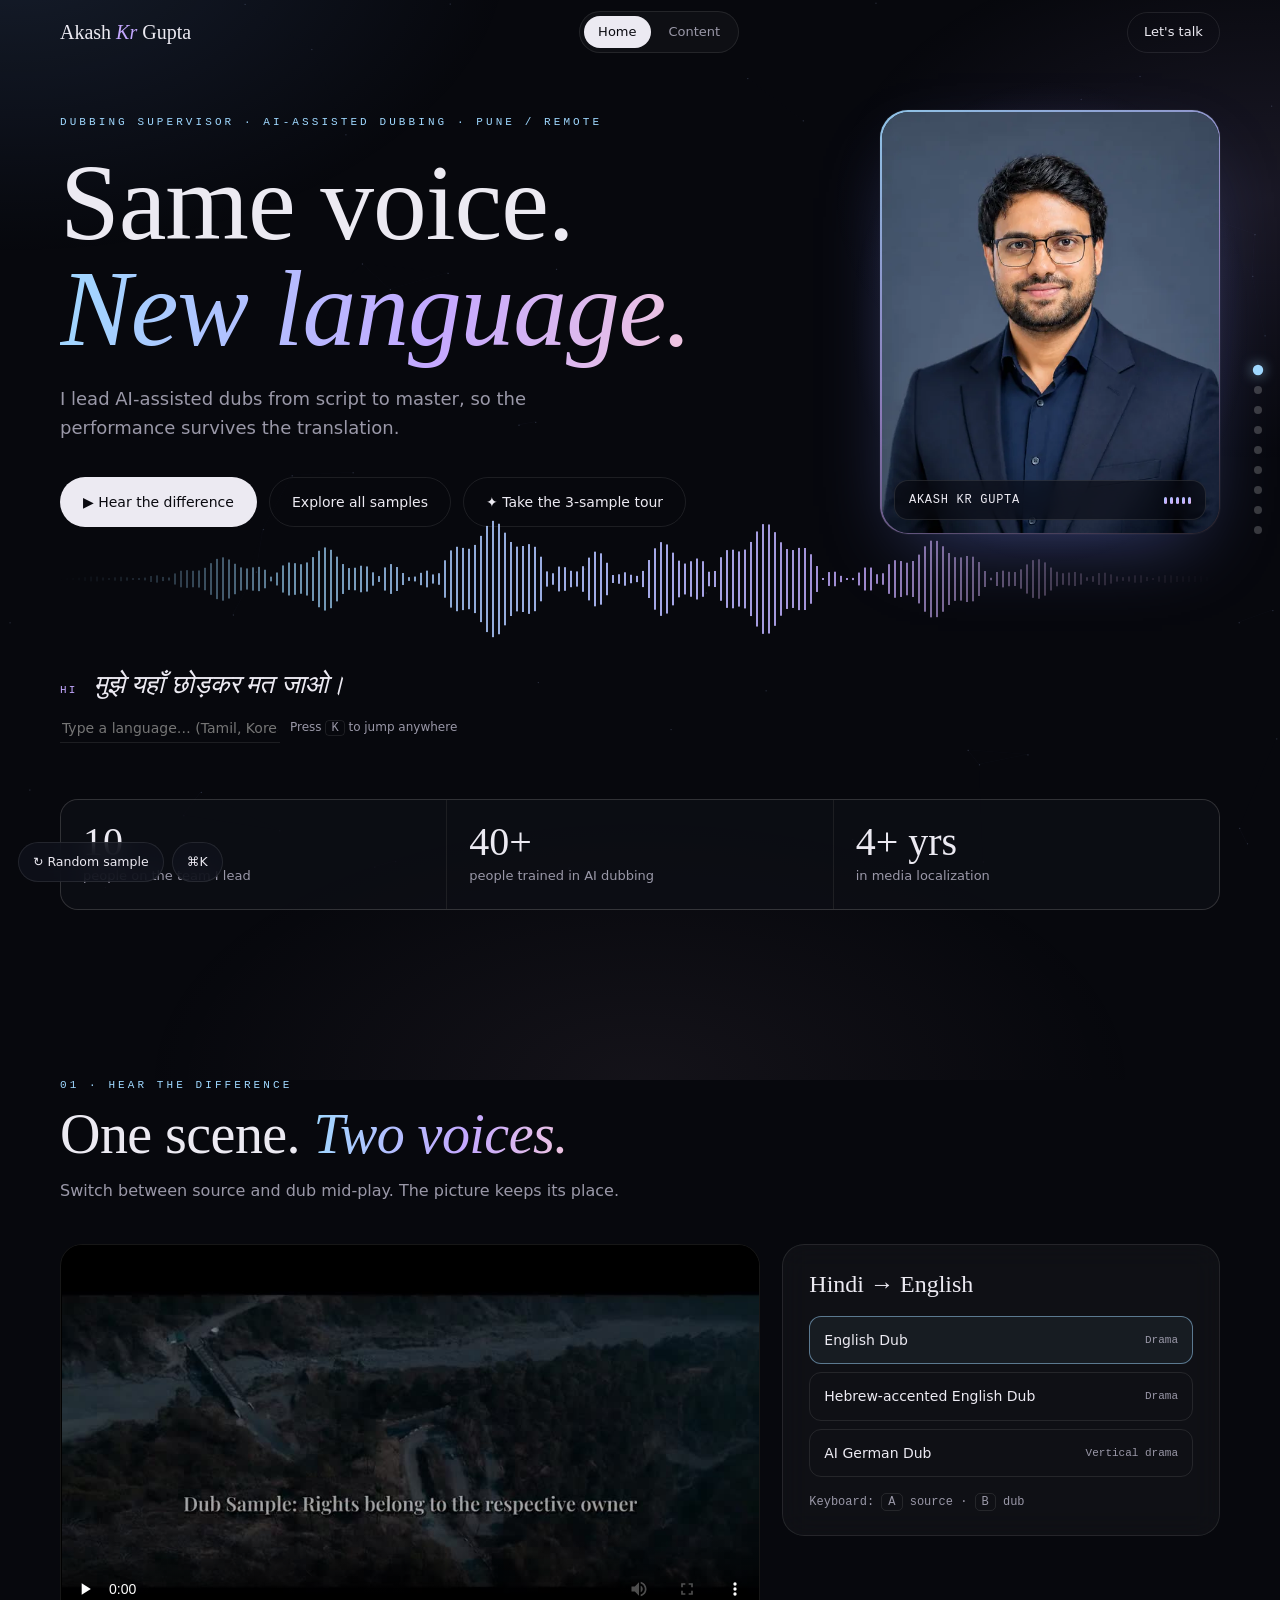
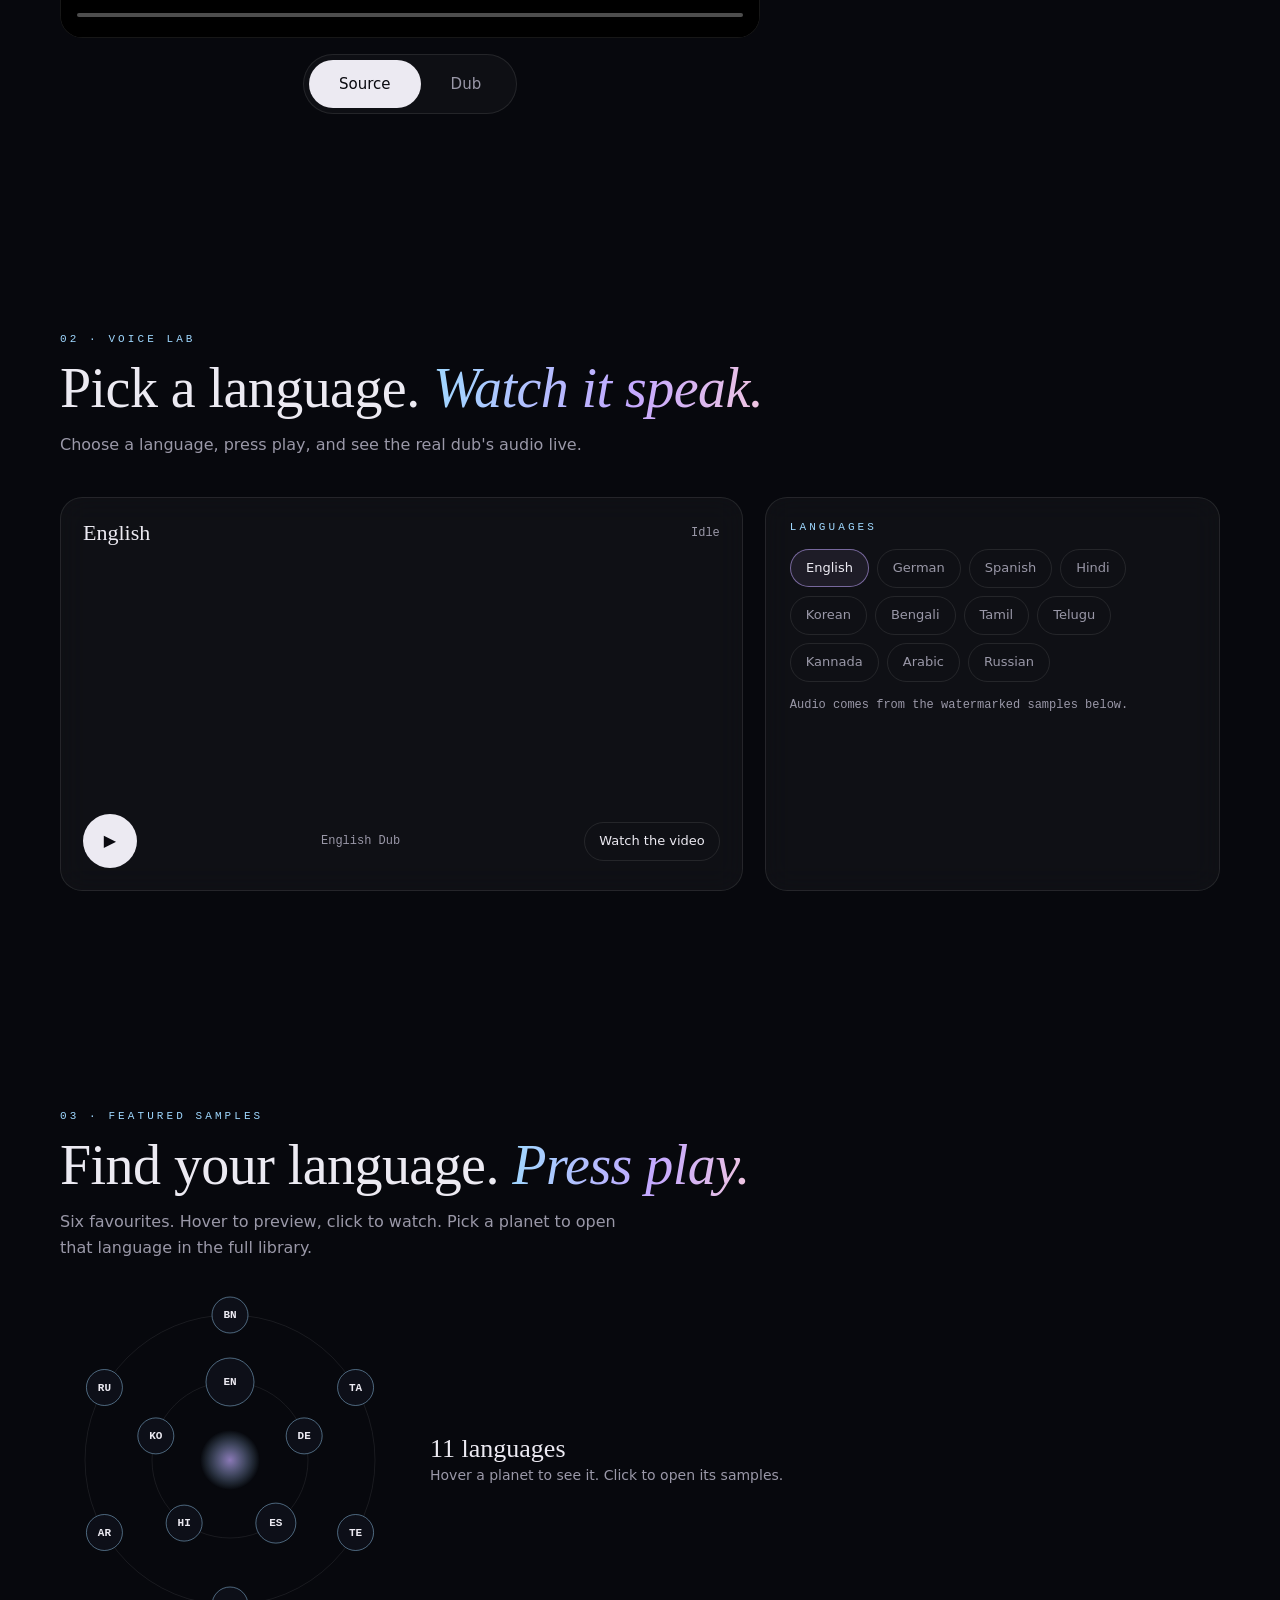
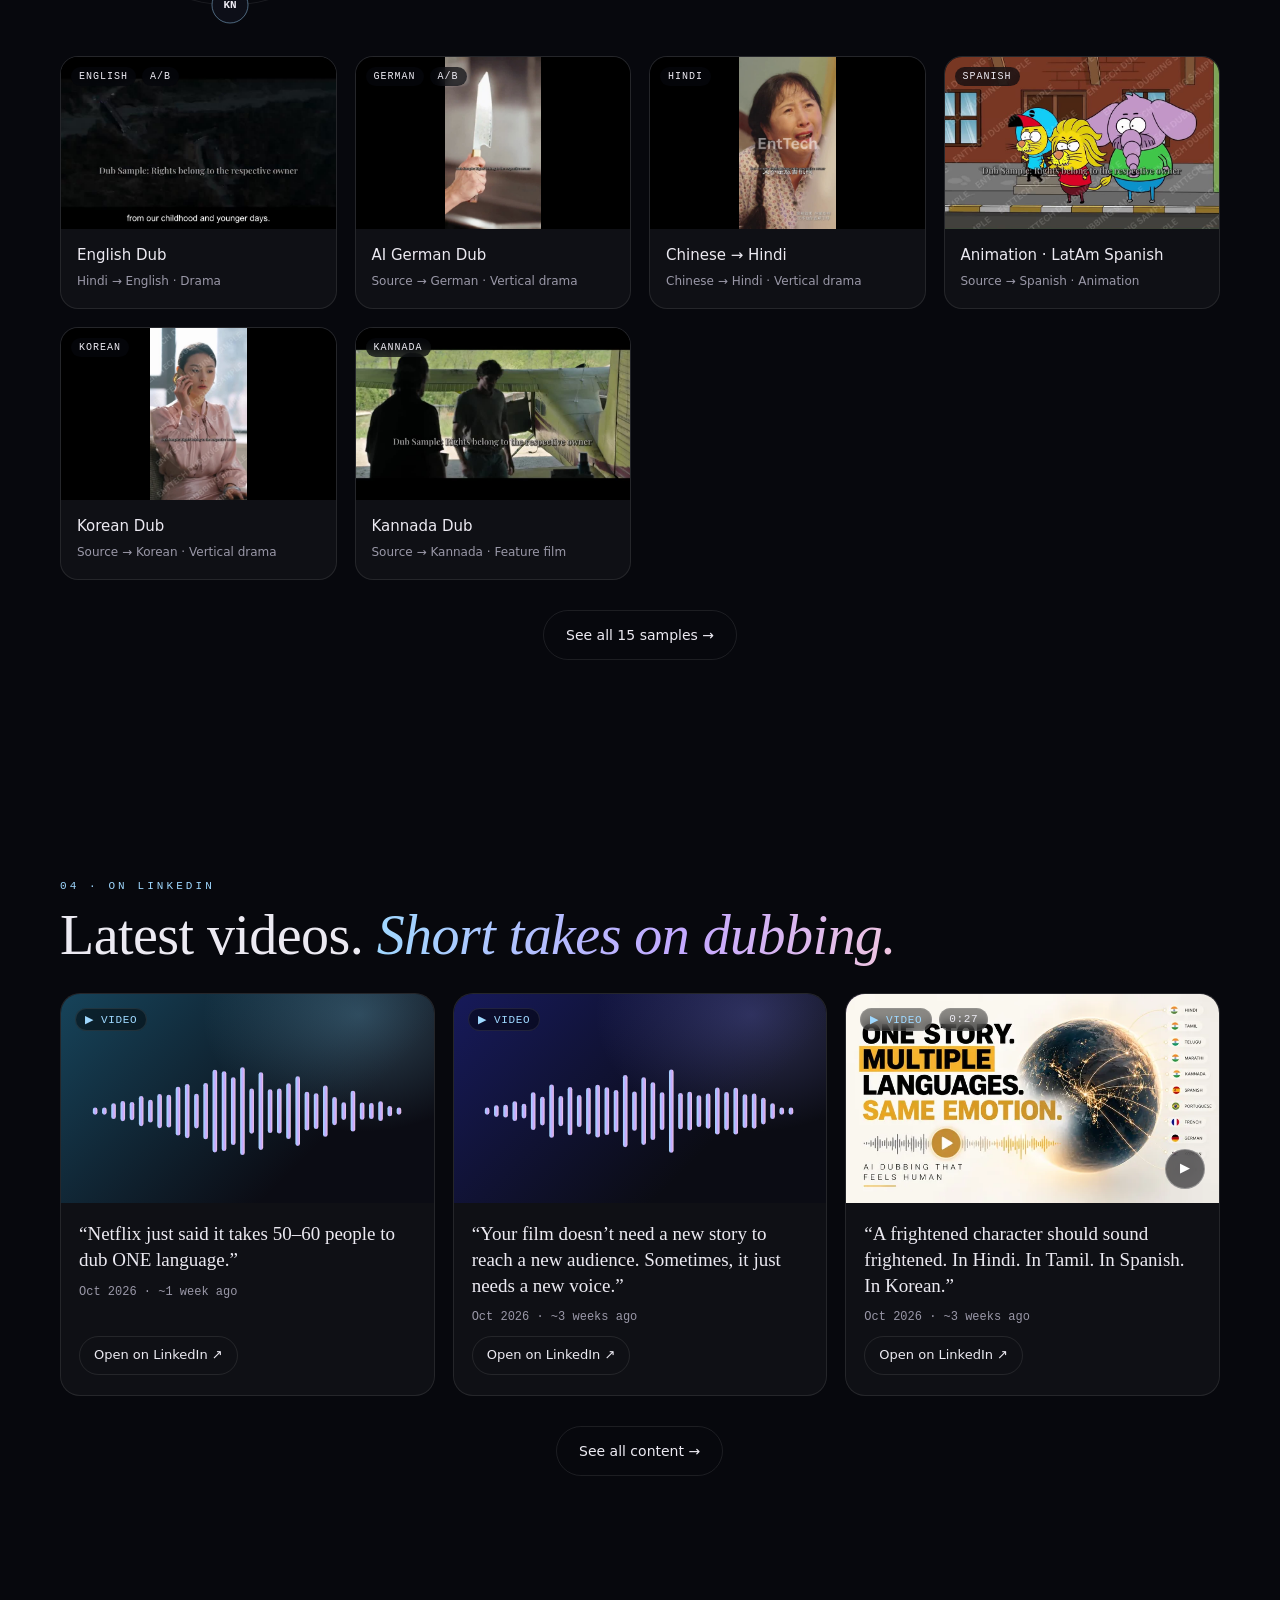
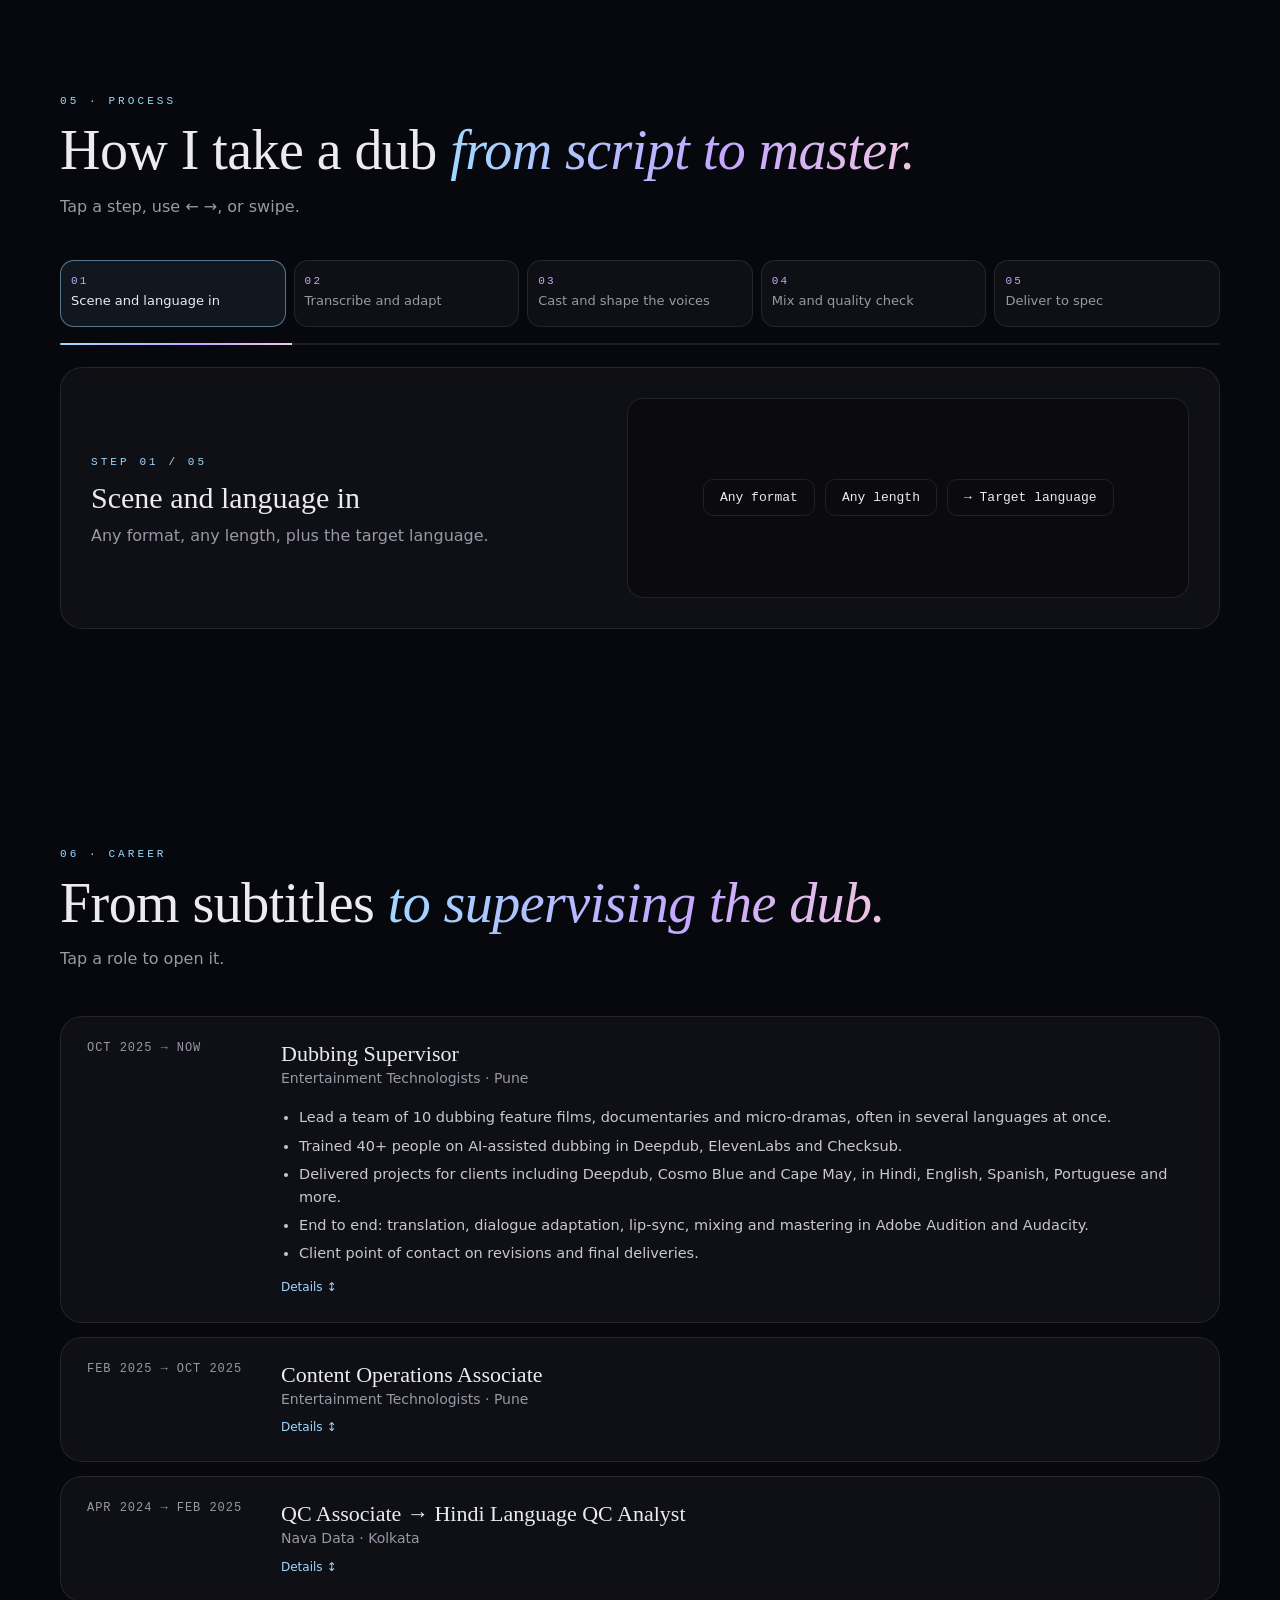
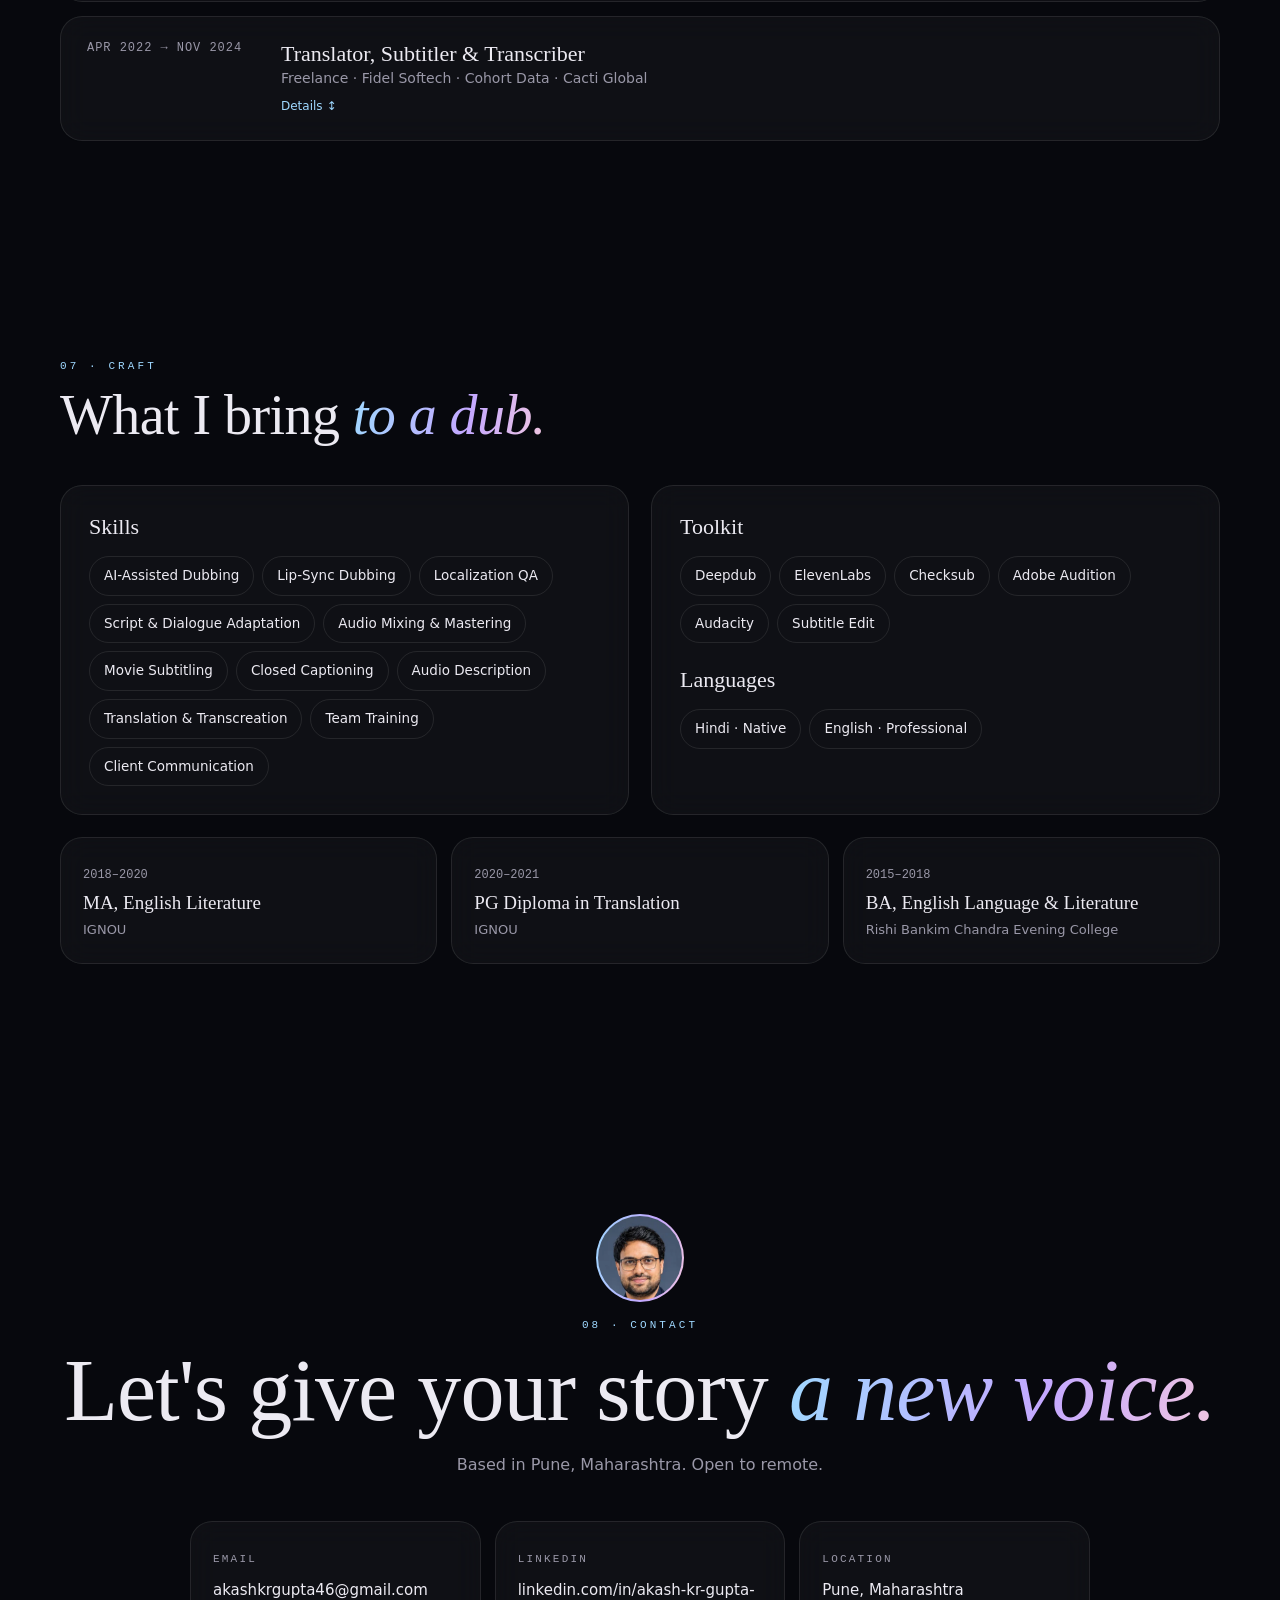
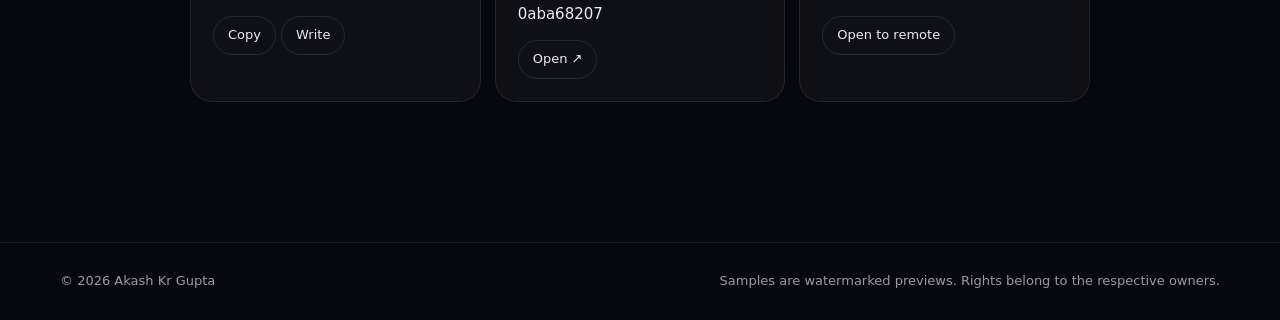
==== index.html @ 2ed7dadd "Hero portrait, avatars, new OG image; LinkedIn thumbnails for 3 cards" ====
<!doctype html>
<html lang="en">
<head>
<meta charset="utf-8">
<meta name="viewport" content="width=device-width,initial-scale=1">
<title>Akash Kr Gupta · AI Dubbing Supervisor</title>
<meta name="description" content="Akash Kr Gupta, Dubbing Supervisor in Pune. AI-assisted dubbing, lip-sync and localization QA. Same voice. New language.">
<meta name="author" content="Akash Kr Gupta">
<meta name="theme-color" content="#07080d">
<meta property="og:type" content="website">
<meta property="og:title" content="Akash Kr Gupta · AI Dubbing Supervisor">
<meta property="og:description" content="Akash Kr Gupta, Dubbing Supervisor in Pune. AI-assisted dubbing, lip-sync and localization QA. Same voice. New language.">
<meta property="og:url" content="https://akash46-ops.github.io/akash-kr-gupta-ai-dubbing-portfolio/">
<meta property="og:image" content="https://akash46-ops.github.io/akash-kr-gupta-ai-dubbing-portfolio/assets/img/og.png">
<meta property="og:image:width" content="1200"><meta property="og:image:height" content="630">
<meta property="og:image:alt" content="Akash Kr Gupta, Dubbing Supervisor. Same voice. New language.">
<meta name="twitter:card" content="summary_large_image">
<meta name="twitter:image" content="https://akash46-ops.github.io/akash-kr-gupta-ai-dubbing-portfolio/assets/img/og.png">
<link rel="canonical" href="https://akash46-ops.github.io/akash-kr-gupta-ai-dubbing-portfolio/">
<link rel="icon" href="assets/img/favicon.svg" type="image/svg+xml">
<link rel="icon" href="assets/img/favicon.png" type="image/png">
<link rel="apple-touch-icon" href="assets/img/apple-touch-icon.png">
<link rel="stylesheet" href="assets/app.css">
</head>
<body data-page="home">
<a class="skip" href="#main">Skip to content</a>
<canvas id="bg" aria-hidden="true"></canvas><div id="prog"></div><nav id="dots" aria-label="Sections"></nav>
<nav id="nav"><div class="wrap">
 <a class="logo" href="#top">Akash <i>Kr</i> Gupta</a>
 <div class="pg" role="list"><a role="listitem" href="index.html" aria-current="page">Home</a><a role="listitem" href="content.html">Content</a></div>
 <a class="btn g" href="#contact" style="padding:9px 16px;font-size:13px">Let's talk</a>
</div></nav>

<main id="main">
<header class="hero" id="top"><div class="wrap">
 <div class="hgrid"><div>
 <p class="eyebrow">Dubbing Supervisor · AI-Assisted Dubbing · Pune / Remote</p>
 <h1>Same voice.<br><em>New language.</em></h1>
 <p class="sub">I lead AI-assisted dubs from script to master, so the performance survives the translation.</p>
 <div class="cta">
  <a class="btn p" href="#listen">▶ Hear the difference</a>
  <a class="btn g" href="content.html#library">Explore all samples</a>
  <button class="btn g" id="tourBtn">✦ Take the 3-sample tour</button>
 </div>
 </div><figure class="portrait"><div class="fr"><picture><source type="image/webp" srcset="assets/img/akash-560.webp 560w, assets/img/akash-900.webp 900w" sizes="(max-width:640px) 260px, 340px"><img src="assets/img/akash-560.jpg" srcset="assets/img/akash-560.jpg 560w, assets/img/akash-900.jpg 900w" sizes="(max-width:640px) 260px, 340px" alt="Akash Kr Gupta" width="560" height="700" fetchpriority="high"></picture></div><figcaption><span>AKASH KR GUPTA</span><i aria-hidden="true"><b></b><b></b><b></b><b></b><b></b></i></figcaption></figure></div>
 <canvas id="wave" aria-hidden="true"></canvas>
 <div class="say" aria-live="polite"><b id="say-k">EN</b><span id="say">Don't leave me here.</span></div>
 <label class="try"><input id="tryl" placeholder="Type a language… (Tamil, Korean)" aria-label="Type a language to hear the line in it" autocomplete="off"><small>Press <kbd style="border:1px solid var(--line);border-radius:4px;padding:0 5px">K</kbd> to jump anywhere</small></label>
 <div class="facts">
  <div><strong>10</strong><span>people on the team I lead</span></div>
  <div><strong>40+</strong><span>people trained in AI dubbing</span></div>
  <div><strong>4+ yrs</strong><span>in media localization</span></div>
 </div>
</div></header>

<section id="listen"><div class="wrap">
 <p class="eyebrow rv">01 · Hear the difference</p>
 <h2 class="rv">One scene. <em>Two voices.</em></h2>
 <p class="lead rv">Switch between source and dub mid-play. The picture keeps its place.</p>
 <div class="ab rv">
  <div class="abcol"><div class="glass stage"><video id="abv" playsinline controls preload="none"></video></div><div class="abbar"><div class="switch" role="group" aria-label="Track"><span class="k" id="abk"></span><button id="abA" aria-pressed="true">Source</button><button id="abB" aria-pressed="false">Dub</button></div></div></div>
  <div class="glass abside">
   <h3 id="abt"></h3>
   <div class="scenes" id="abs"></div>
   <p class="kbd">Keyboard: <kbd>A</kbd> source · <kbd>B</kbd> dub</p>
  </div>
 </div>
</div></section>

<section id="lab-s"><div class="wrap">
 <p class="eyebrow rv">02 · Voice lab</p>
 <h2 class="rv">Pick a language. <em>Watch it speak.</em></h2>
 <p class="lead rv">Choose a language, press play, and see the real dub's audio live.</p>
 <div class="lab rv">
  <div class="glass scope spot"><div class="row"><span class="ttl" id="labt">English</span><span class="kbd" id="labm">Idle</span></div><canvas id="lab" aria-hidden="true"></canvas>
   <div class="row"><button class="playb mag" id="labp" aria-label="Play audio">▶</button><span class="kbd" id="labs"></span><button class="mini" id="labw">Watch the video</button></div></div>
  <div class="glass ctrl"><span class="eyebrow">Languages</span><div class="lchips" id="labc"></div><p class="kbd">Audio comes from the watermarked samples below.</p></div>
 </div>
 <audio id="laba" preload="none" crossorigin="anonymous"></audio>
</div></section>

<section id="work"><div class="wrap">
 <p class="eyebrow rv">03 · Featured samples</p>
 <h2 class="rv">Find your language. <em>Press play.</em></h2>
 <p class="lead rv">Six favourites. Hover to preview, click to watch. Pick a planet to open that language in the full library.</p>
 <div class="orbitw rv"><svg id="orbit" viewBox="0 0 340 340" role="group" aria-label="Languages, select one to filter samples"></svg><div class="olab"><b id="ob">11 languages</b><p id="op">Hover a planet to see it. Click to open its samples.</p></div></div>
 <div class="grid" id="grid"></div>
 <div class="more-l"><a class="btn g" href="content.html#library">See all 15 samples →</a></div>
</div></section>

<section id="latest"><div class="wrap">
 <p class="eyebrow rv">04 · On LinkedIn</p>
 <h2 class="rv">Latest videos. <em>Short takes on dubbing.</em></h2>
 <div class="lig" id="lit"></div>
 <div class="more-l"><a class="btn g" href="content.html#linkedin">See all content →</a></div>
</div></section>

<section id="process"><div class="wrap">
 <p class="eyebrow rv">05 · Process</p>
 <h2 class="rv">How I take a dub <em>from script to master.</em></h2>
 <p class="lead rv">Tap a step, use ← →, or swipe.</p>
 <div class="pipe rv"><div class="pbar" role="tablist" id="pbar"></div><div class="ptrack"><i id="ptr"></i></div>
 <div class="glass ppanel spot" id="ppanel" role="tabpanel"><div><b class="eyebrow" id="pn"></b><h3 id="ph"></h3><p id="pp"></p></div><div class="viz" id="pviz"></div></div></div>
</div></section>

<section id="career"><div class="wrap">
 <p class="eyebrow rv">06 · Career</p>
 <h2 class="rv">From subtitles <em>to supervising the dub.</em></h2>
 <p class="lead rv">Tap a role to open it.</p>
 <div class="tl">
  <div class="glass job rv" tabindex="0" role="button" aria-expanded="true"><time>OCT 2025 → NOW</time><div><h3>Dubbing Supervisor</h3><div class="org">Entertainment Technologists · Pune</div><ul>
   <li>Lead a team of 10 dubbing feature films, documentaries and micro-dramas, often in several languages at once.</li>
   <li>Trained 40+ people on AI-assisted dubbing in Deepdub, ElevenLabs and Checksub.</li>
   <li>Delivered projects for clients including Deepdub, Cosmo Blue and Cape May, in Hindi, English, Spanish, Portuguese and more.</li>
   <li>End to end: translation, dialogue adaptation, lip-sync, mixing and mastering in Adobe Audition and Audacity.</li>
   <li>Client point of contact on revisions and final deliveries.</li></ul><p class="more">Details ↕</p></div></div>
  <div class="glass job rv" tabindex="0" role="button" aria-expanded="false"><time>FEB 2025 → OCT 2025</time><div><h3>Content Operations Associate</h3><div class="org">Entertainment Technologists · Pune</div><ul>
   <li>Subtitled movies in English and Hindi using Subtitle Edit; wrote closed captions and audio description.</li>
   <li>Prepared dialogue for dubbing and helped on AI video projects. Promoted within eight months.</li></ul><p class="more">Details ↕</p></div></div>
  <div class="glass job rv" tabindex="0" role="button" aria-expanded="false"><time>APR 2024 → FEB 2025</time><div><h3>QC Associate → Hindi Language QC Analyst</h3><div class="org">Nava Data · Kolkata</div><ul>
   <li>Checked large volumes of Hindi audio transcripts, then assigned work and coached the team on recurring errors.</li></ul><p class="more">Details ↕</p></div></div>
  <div class="glass job rv" tabindex="0" role="button" aria-expanded="false"><time>APR 2022 → NOV 2024</time><div><h3>Translator, Subtitler &amp; Transcriber</h3><div class="org">Freelance · Fidel Softech · Cohort Data · Cacti Global</div><ul>
   <li>Translated and subtitled media, YouTube and medical content between English and Hindi.</li></ul><p class="more">Details ↕</p></div></div>
 </div>
</div></section>

<section id="craft"><div class="wrap">
 <p class="eyebrow rv">07 · Craft</p>
 <h2 class="rv">What I bring <em>to a dub.</em></h2>
 <div class="two">
  <div class="glass rv"><h3>Skills</h3><div class="chips"><span>AI-Assisted Dubbing</span><span>Lip-Sync Dubbing</span><span>Localization QA</span><span>Script &amp; Dialogue Adaptation</span><span>Audio Mixing &amp; Mastering</span><span>Movie Subtitling</span><span>Closed Captioning</span><span>Audio Description</span><span>Translation &amp; Transcreation</span><span>Team Training</span><span>Client Communication</span></div></div>
  <div class="glass rv"><h3>Toolkit</h3><div class="chips"><span>Deepdub</span><span>ElevenLabs</span><span>Checksub</span><span>Adobe Audition</span><span>Audacity</span><span>Subtitle Edit</span></div>
   <h3 style="margin-top:24px">Languages</h3><div class="chips"><span>Hindi · Native</span><span>English · Professional</span></div></div>
 </div>
 <div class="edu">
  <div class="glass rv"><time>2018–2020</time><b>MA, English Literature</b><span>IGNOU</span></div>
  <div class="glass rv"><time>2020–2021</time><b>PG Diploma in Translation</b><span>IGNOU</span></div>
  <div class="glass rv"><time>2015–2018</time><b>BA, English Language &amp; Literature</b><span>Rishi Bankim Chandra Evening College</span></div>
 </div>
</div></section>

<section class="contact" id="contact"><div class="wrap">
 <picture><source type="image/webp" srcset="assets/img/akash-avatar.webp"><img class="ava lg" src="assets/img/akash-avatar.jpg" alt="Akash Kr Gupta" width="88" height="88" loading="lazy"></picture>
 <p class="eyebrow rv">08 · Contact</p>
 <h2 class="rv">Let's give your story <em>a new voice.</em></h2>
 <p class="lead rv" style="margin:auto">Based in Pune, Maharashtra. Open to remote.</p>
 <div class="cards">
  <div class="glass rv"><small>Email</small><p>akashkrgupta46@gmail.com</p><button class="mini" data-copy="akashkrgupta46@gmail.com">Copy</button> <a class="mini" href="mailto:akashkrgupta46@gmail.com">Write</a></div>
  <div class="glass rv"><small>LinkedIn</small><p>linkedin.com/in/akash-kr-gupta-0aba68207</p><a class="mini" href="https://www.linkedin.com/in/akash-kr-gupta-0aba68207/" target="_blank" rel="noopener">Open ↗</a></div>
  <div class="glass rv"><small>Location</small><p>Pune, Maharashtra</p><span class="mini">Open to remote</span></div>
 </div>
</div></section>
</main>
<footer><div class="wrap"><span>© 2026 Akash Kr Gupta</span><span>Samples are watermarked previews. Rights belong to the respective owners.</span></div></footer>

<div class="lb" id="lb" role="dialog" aria-modal="true" aria-label="Sample player">
 <button class="x" id="lbx" aria-label="Close">×</button>
 <div class="box"><video id="lbv" controls playsinline preload="none"></video>
  <div class="bar"><div><b id="lbt"></b><br><small id="lbm" style="color:var(--mute)"></small></div><div class="nv"><button class="mini" id="lbp">← Prev</button><button class="mini" id="lbn">Next →</button></div></div></div>
</div>
<div id="toast" role="status"></div>
<div class="fab"><button id="rndBtn">↻ Random sample</button><button id="kBtn" aria-label="Open quick jump">⌘K</button></div>
<div class="kp" id="kp" role="dialog" aria-modal="true" aria-label="Quick jump"><div class="box"><input id="kpi" placeholder="Jump to a section or language…" aria-label="Search"><ul id="kpl" role="listbox"></ul></div></div>

<script src="assets/app.js" defer></script>
</body>
</html>
---- assets/app.css ----
:root{--bg:#07080d;--ink:#eceaf2;--mute:#9a98a8;--line:rgba(255,255,255,.09);--glass:rgba(255,255,255,.035);--a:#9fd8ff;--b:#c4a8ff;--grad:linear-gradient(100deg,#9fd8ff,#c4a8ff 60%,#f1c6e0);
--serif:"Iowan Old Style","Palatino Linotype",Palatino,"Book Antiqua",Georgia,serif;--sans:ui-sans-serif,system-ui,-apple-system,"Segoe UI",Roboto,"Helvetica Neue",Arial,sans-serif;--mono:ui-monospace,"SF Mono",Menlo,Consolas,monospace}
*{box-sizing:border-box;margin:0;padding:0}
html{scroll-behavior:smooth;scroll-padding-top:72px}
body{background:var(--bg);color:var(--ink);font:400 16px/1.6 var(--sans);-webkit-font-smoothing:antialiased;overflow-x:hidden}
body:before{content:"";position:fixed;inset:-20%;z-index:-1;background:radial-gradient(40% 35% at 15% 10%,rgba(120,170,255,.13),transparent 70%),radial-gradient(35% 30% at 85% 30%,rgba(196,168,255,.10),transparent 70%),radial-gradient(40% 30% at 50% 100%,rgba(241,198,224,.06),transparent 70%)}
a{color:inherit}
img,video{display:block;max-width:100%}
button{font:inherit;color:inherit;background:none;border:0;cursor:pointer}
:focus-visible{outline:2px solid var(--a);outline-offset:3px;border-radius:6px}
.skip{position:absolute;left:-999px;top:8px;background:#fff;color:#000;padding:8px 12px;z-index:99}.skip:focus{left:8px}
.wrap{width:min(1160px,92vw);margin:auto}
.eyebrow{font:500 11px/1 var(--mono);letter-spacing:.28em;text-transform:uppercase;color:var(--a)}
h1,h2{font-family:var(--serif);font-weight:400;letter-spacing:-.01em}
h2{font-size:clamp(32px,5vw,56px);line-height:1.05;margin:14px 0 14px}
h2 em,h1 em{font-style:italic;background:var(--grad);-webkit-background-clip:text;background-clip:text;color:transparent}
.lead{color:var(--mute);max-width:560px}
.glass{background:var(--glass);border:1px solid var(--line);border-radius:22px;backdrop-filter:blur(14px);-webkit-backdrop-filter:blur(14px)}
section{padding:110px 0}
#prog{position:fixed;top:0;left:0;height:2px;width:0;background:var(--grad);z-index:60}
nav{position:fixed;top:0;left:0;right:0;z-index:50;transition:.3s}
nav.s{background:rgba(7,8,13,.7);backdrop-filter:blur(16px);-webkit-backdrop-filter:blur(16px);border-bottom:1px solid var(--line)}
nav .wrap{display:flex;align-items:center;justify-content:space-between;height:64px}
.logo{font-family:var(--serif);font-size:20px;text-decoration:none}.logo i{color:var(--b)}
nav ul{display:flex;gap:4px;list-style:none}
nav ul a{text-decoration:none;font-size:13px;color:var(--mute);padding:7px 12px;border-radius:99px;transition:.25s}
nav ul a.on,nav ul a:hover{color:var(--ink);background:rgba(255,255,255,.06)}
.btn{display:inline-flex;align-items:center;gap:8px;padding:13px 22px;border-radius:99px;font-size:14px;font-weight:500;text-decoration:none;transition:.25s;border:1px solid var(--line)}
.btn.p{background:var(--ink);color:#0a0a10;border-color:transparent}.btn.p:hover{box-shadow:0 0 0 6px rgba(159,216,255,.12)}
.btn.g:hover{border-color:rgba(255,255,255,.3)}
/* hero */
.hero{min-height:100svh;display:grid;align-items:center;padding:110px 0 60px;position:relative}
.hero h1{font-size:clamp(46px,8.4vw,112px);line-height:.98;margin:22px 0 24px}
.hero .sub{color:var(--mute);font-size:clamp(15px,1.6vw,18px);max-width:520px}
.cta{display:flex;flex-wrap:wrap;gap:12px;margin-top:34px}
#wave{width:100%;height:150px;margin-top:56px;display:block}
.say{display:flex;align-items:baseline;gap:16px;margin-top:10px;min-height:40px;flex-wrap:wrap}
.say b{font:500 11px var(--mono);letter-spacing:.2em;color:var(--b)}
.say span{font-family:var(--serif);font-style:italic;font-size:clamp(18px,2.4vw,26px);transition:opacity .4s,filter .4s}
.say span.out{opacity:0;filter:blur(6px)}
.facts{display:grid;grid-template-columns:repeat(3,1fr);gap:1px;margin-top:56px;background:var(--line);border-radius:18px;overflow:hidden;border:1px solid var(--line)}
.facts div{background:rgba(10,11,18,.85);padding:22px}
.facts strong{font:400 clamp(28px,4vw,40px)/1 var(--serif);display:block}
.facts span{font-size:13px;color:var(--mute)}
/* A/B */
.ab{display:grid;grid-template-columns:1.6fr 1fr;gap:22px;margin-top:40px}
.stage{position:relative;overflow:hidden;padding:0;aspect-ratio:16/9;background:#000}
.stage video{width:100%;height:100%;object-fit:contain}
.switch{display:flex;padding:5px;border-radius:99px;border:1px solid var(--line);background:rgba(255,255,255,.03);position:relative;width:max-content}
.switch button{position:relative;z-index:1;padding:10px 20px;font-size:14px;border-radius:99px;transition:color .3s;color:var(--mute)}
.switch button[aria-pressed=true]{color:#0a0a10}
.switch .k{position:absolute;top:5px;bottom:5px;left:5px;border-radius:99px;background:var(--ink);transition:.35s cubic-bezier(.6,.2,.2,1)}
.abside{padding:26px;display:flex;flex-direction:column;gap:18px}
.abside h3{font:400 24px var(--serif)}
.scenes{display:grid;gap:8px}
.scenes button{display:flex;justify-content:space-between;align-items:center;text-align:left;padding:12px 14px;border-radius:12px;border:1px solid var(--line);font-size:14px;transition:.25s}
.scenes button[aria-pressed=true]{border-color:rgba(159,216,255,.5);background:rgba(159,216,255,.06)}
.scenes small{font:11px var(--mono);color:var(--mute)}
.kbd{font:12px var(--mono);color:var(--mute)}.kbd kbd{border:1px solid var(--line);border-radius:5px;padding:1px 6px}
/* explorer */
.filters{display:flex;flex-wrap:wrap;gap:8px;margin:34px 0 10px}
.filters+.filters{margin-top:0}
.chip{padding:8px 15px;border-radius:99px;border:1px solid var(--line);font-size:13px;color:var(--mute);transition:.25s}
.chip[aria-pressed=true]{color:var(--ink);border-color:rgba(196,168,255,.55);background:rgba(196,168,255,.08)}
.chip em{font-style:normal;font-size:11px;opacity:.6;margin-left:6px}
.grid{display:grid;grid-template-columns:repeat(auto-fill,minmax(250px,1fr));gap:18px;margin-top:26px}
.card{text-align:left;border-radius:18px;overflow:hidden;border:1px solid var(--line);background:var(--glass);transition:transform .4s,border-color .4s;animation:in .5s both}
.card:hover{transform:translateY(-4px);border-color:rgba(255,255,255,.22)}
@keyframes in{from{opacity:0;transform:translateY(12px)}}
.th{position:relative;aspect-ratio:16/10;background:#000;overflow:hidden}
.th img,.th video{position:absolute;inset:0;width:100%;height:100%;object-fit:cover}
.th.v img,.th.v video{object-fit:contain}
.th video{opacity:0;transition:opacity .4s}.card.hv .th video{opacity:1}
.th .tg{position:absolute;left:10px;top:10px;display:flex;gap:6px}
.th .tg span{font:500 10px var(--mono);letter-spacing:.1em;padding:4px 8px;border-radius:99px;background:rgba(7,8,13,.7);backdrop-filter:blur(6px)}
.th .pl{position:absolute;right:10px;bottom:10px;width:38px;height:38px;border-radius:50%;display:grid;place-items:center;background:rgba(255,255,255,.9);color:#000;font-size:12px;opacity:0;transform:scale(.8);transition:.3s}
.card:hover .pl,.card:focus-visible .pl{opacity:1;transform:none}
.meta{padding:14px 16px 16px}.meta b{display:block;font-weight:500;font-size:15px}.meta small{color:var(--mute);font-size:12px}
/* workflow */
.flow{position:relative;margin-top:50px;display:grid;gap:18px;padding-left:34px}
.flow:before{content:"";position:absolute;left:8px;top:8px;bottom:8px;width:1px;background:var(--line)}
.flow .fill{position:absolute;left:8px;top:8px;width:1px;height:0;background:var(--grad);transition:height .2s}
.step{position:relative;padding:24px 26px}
.step:before{content:"";position:absolute;left:-31px;top:30px;width:11px;height:11px;border-radius:50%;background:var(--bg);border:1px solid var(--mute);transition:.4s}
.step.vis:before{border-color:var(--a);background:var(--a);box-shadow:0 0 14px rgba(159,216,255,.6)}
.step b{font:500 11px var(--mono);color:var(--b);letter-spacing:.2em}
.step h3{font:400 24px var(--serif);margin:6px 0 4px}.step p{color:var(--mute);font-size:15px}
/* career */
.tl{margin-top:44px;display:grid;gap:14px}
.job{display:grid;grid-template-columns:170px 1fr;gap:24px;padding:24px 26px;cursor:pointer}
.job time{font:12px var(--mono);color:var(--mute);letter-spacing:.08em}
.job h3{font:400 22px var(--serif)}.job .org{color:var(--mute);font-size:14px}
.job ul{margin-top:0;max-height:0;overflow:hidden;transition:.5s;padding-left:18px;color:#c9c7d4;font-size:14.5px}
.job[aria-expanded=true] ul{max-height:600px;margin-top:12px}
.job li{margin:5px 0}
.job .more{font-size:12px;color:var(--a);margin-top:8px}
/* skills */
.two{display:grid;grid-template-columns:1fr 1fr;gap:22px;margin-top:40px}
.two .glass{padding:28px}.two h3{font:400 22px var(--serif);margin-bottom:16px}
.chips{display:flex;flex-wrap:wrap;gap:8px}
.chips span{padding:8px 14px;border-radius:99px;border:1px solid var(--line);font-size:13.5px;transition:.3s}
.chips span:hover{border-color:rgba(159,216,255,.5);color:var(--a)}
.edu{display:grid;grid-template-columns:repeat(3,1fr);gap:14px;margin-top:22px}
.edu div{padding:22px}.edu time{font:12px var(--mono);color:var(--mute)}.edu b{display:block;font:400 19px var(--serif);margin:6px 0 2px}.edu span{font-size:13px;color:var(--mute)}
/* contact */
.contact{text-align:center;padding:140px 0}
.contact h2{font-size:clamp(40px,7vw,88px)}
.cards{display:grid;grid-template-columns:repeat(3,1fr);gap:14px;margin:44px auto 0;max-width:900px;text-align:left}
.cards .glass{padding:22px}.cards small{font:11px var(--mono);letter-spacing:.2em;color:var(--mute);text-transform:uppercase}
.cards p{margin:8px 0 14px;word-break:break-all;font-size:15px}
.mini{font-size:13px;padding:8px 14px;border-radius:99px;border:1px solid var(--line);text-decoration:none;display:inline-block;transition:.25s}.mini:hover{border-color:rgba(255,255,255,.3)}
footer{border-top:1px solid var(--line);padding:28px 0;color:var(--mute);font-size:13px}
footer .wrap{display:flex;justify-content:space-between;gap:12px;flex-wrap:wrap}
/* lightbox */
.lb{position:fixed;inset:0;z-index:90;background:rgba(4,5,9,.86);backdrop-filter:blur(18px);-webkit-backdrop-filter:blur(18px);display:none;place-items:center;padding:4vw}
.lb.open{display:grid}
.lb .box{width:min(1000px,100%);}
.lb video{width:100%;max-height:74vh;border-radius:16px;background:#000}
.lb .bar{display:flex;justify-content:space-between;align-items:center;margin-top:14px;gap:12px;flex-wrap:wrap}
.lb .x{position:absolute;top:18px;right:22px;width:44px;height:44px;border-radius:50%;border:1px solid var(--line);font-size:22px}
.lb .nv{display:flex;gap:8px}
.rv{opacity:0;transform:translateY(24px);transition:opacity .9s,transform .9s cubic-bezier(.2,.7,.2,1)}.rv.vis{opacity:1;transform:none}
#toast{position:fixed;left:50%;bottom:28px;transform:translate(-50%,20px);opacity:0;background:var(--ink);color:#000;padding:10px 18px;border-radius:99px;font-size:14px;transition:.3s;z-index:95}
#toast.on{opacity:1;transform:translate(-50%,0)}
@media(max-width:860px){nav ul{display:none}.ab,.two{grid-template-columns:1fr}.cards,.edu{grid-template-columns:1fr}.job{grid-template-columns:1fr;gap:6px}section{padding:80px 0}}
@media(max-width:520px){.facts{grid-template-columns:1fr}.facts div{padding:16px 20px}.grid{grid-template-columns:1fr 1fr;gap:10px}.meta{padding:10px}.meta b{font-size:13px}#wave{height:100px;margin-top:36px}}
@media(prefers-reduced-motion:reduce){*,*:before{animation:none!important;transition:none!important;scroll-behavior:auto!important}.rv{opacity:1;transform:none}}

#bg{position:fixed;inset:0;z-index:-1;pointer-events:none;opacity:.55}
.mag{will-change:transform;transition:transform .25s cubic-bezier(.2,.7,.2,1)}
.card,.glass.spot{position:relative}
.card:after,.glass.spot:after{content:"";position:absolute;inset:0;border-radius:inherit;pointer-events:none;opacity:0;transition:opacity .3s;background:radial-gradient(260px circle at var(--mx,50%) var(--my,50%),rgba(196,168,255,.14),transparent 60%)}
.card:hover:after,.glass.spot:hover:after{opacity:1}
.card{transform-style:preserve-3d}
.try{display:flex;gap:10px;align-items:center;margin-top:8px;flex-wrap:wrap}
.try input{background:transparent;border:0;border-bottom:1px solid var(--line);color:var(--ink);font:14px var(--sans);padding:6px 2px;width:220px}
.try input:focus{outline:none;border-color:var(--a)}
.try small{color:var(--mute);font-size:12px}
/* voice lab */
.lab{display:grid;grid-template-columns:1.5fr 1fr;gap:22px;margin-top:40px}
.lab .scope{padding:22px;display:flex;flex-direction:column;gap:14px}
#lab{width:100%;height:240px;display:block}
.lab .row{display:flex;justify-content:space-between;align-items:center;gap:10px;flex-wrap:wrap}
.lab .ttl{font:400 22px var(--serif)}
.lab .ctrl{padding:24px;display:flex;flex-direction:column;gap:16px}
.lchips{display:flex;flex-wrap:wrap;gap:8px}
.playb{width:54px;height:54px;border-radius:50%;background:var(--ink);color:#0a0a10;font-size:16px;display:grid;place-items:center}
/* pipeline */
.pipe{margin-top:40px}
.pbar{display:grid;grid-template-columns:repeat(5,1fr);gap:8px;position:relative}
.pbar button{padding:14px 10px;border-radius:14px;border:1px solid var(--line);text-align:left;font-size:13px;color:var(--mute);transition:.3s;background:var(--glass)}
.pbar button b{display:block;font:500 11px var(--mono);color:var(--b);letter-spacing:.2em;margin-bottom:4px}
.pbar button[aria-selected=true]{color:var(--ink);border-color:rgba(159,216,255,.5);background:rgba(159,216,255,.07)}
.ptrack{height:2px;background:var(--line);margin:16px 0 22px;border-radius:2px;overflow:hidden}.ptrack i{display:block;height:100%;width:20%;background:var(--grad);transition:width .5s}
.ppanel{display:grid;grid-template-columns:1fr 1.1fr;gap:26px;padding:30px;min-height:260px;align-items:center;touch-action:pan-y}
.ppanel h3{font:400 30px var(--serif);margin:8px 0}.ppanel p{color:var(--mute)}
.viz{height:200px;border-radius:16px;border:1px solid var(--line);background:rgba(0,0,0,.25);position:relative;overflow:hidden;display:grid;place-items:center;font:13px var(--mono);color:var(--mute)}
.viz .ln{display:block;height:8px;border-radius:4px;background:rgba(255,255,255,.12);margin:9px 0;width:var(--w);animation:grow 1.2s both}
.viz .ln.h{background:var(--grad)}
@keyframes grow{from{width:0}}
.viz .tk{display:flex;gap:4px;align-items:center;height:80px}.viz .tk i{width:4px;border-radius:2px;background:var(--grad);animation:bob 1s ease-in-out infinite alternate}
@keyframes bob{from{height:12%}to{height:100%}}
.viz .fm{display:flex;gap:10px}.viz .fm span{padding:10px 16px;border:1px solid var(--line);border-radius:10px;color:var(--ink);animation:in .6s both}
.viz .chk{display:grid;gap:8px;text-align:left}.viz .chk span{animation:in .5s both}.viz .chk span:before{content:"✓ ";color:var(--a)}
/* orbit */
.orbitw{display:grid;grid-template-columns:340px 1fr;gap:30px;align-items:center;margin-top:30px}
#orbit{width:100%;max-width:340px;aspect-ratio:1;display:block;margin:auto}
#orbit .ring{fill:none;stroke:rgba(255,255,255,.08)}
#orbit g.n{cursor:pointer}#orbit g.n circle{fill:#0d0f18;stroke:rgba(159,216,255,.45);transition:.3s}
#orbit g.n text{fill:var(--ink);font:600 11px var(--mono);text-anchor:middle;dominant-baseline:central;pointer-events:none}
#orbit g.n:hover circle,#orbit g.n:focus circle,#orbit g.n.on circle{fill:rgba(159,216,255,.18);stroke:var(--a)}
#orbit g.n:focus{outline:none}
#orbit .spin{transform-origin:170px 170px;animation:spin 80s linear infinite}#orbit .spin.r{animation-direction:reverse;animation-duration:120s}
#orbit:hover .spin{animation-play-state:paused}
#orbit .spin g.n text{animation:spin 80s linear infinite reverse;transform-box:fill-box;transform-origin:center}
#orbit .spin.r g.n text{animation:spin 120s linear infinite}
@keyframes spin{to{transform:rotate(360deg)}}
.olab b{font:400 26px var(--serif)}.olab p{color:var(--mute);font-size:14px}
/* dots, palette, tour */
#dots{position:fixed;left:auto;right:18px;top:50%;transform:translateY(-50%);z-index:40;display:flex;flex-direction:column;gap:12px}
#dots a{width:8px;height:8px;border-radius:50%;background:rgba(255,255,255,.2);position:relative;transition:.3s}
#dots a.on{background:var(--a);box-shadow:0 0 10px rgba(159,216,255,.7);transform:scale(1.3)}
#dots a span{position:absolute;right:18px;top:50%;transform:translateY(-50%);font-size:12px;white-space:nowrap;opacity:0;transition:.2s;color:var(--mute);pointer-events:none}
#dots a:hover span,#dots a:focus span{opacity:1}
.kp{position:fixed;inset:0;z-index:95;background:rgba(4,5,9,.6);backdrop-filter:blur(10px);-webkit-backdrop-filter:blur(10px);display:none;align-items:flex-start;justify-content:center;padding-top:14vh}
.kp.open{display:flex}
.kp .box{width:min(560px,92vw);padding:10px;border-radius:18px;background:rgba(16,18,28,.92);border:1px solid var(--line)}
.kp input{width:100%;background:transparent;border:0;border-bottom:1px solid var(--line);color:var(--ink);font:17px var(--sans);padding:12px}
.kp input:focus{outline:none}
.kp ul{list-style:none;max-height:50vh;overflow:auto;margin-top:6px}
.kp li{padding:10px 12px;border-radius:10px;cursor:pointer;display:flex;justify-content:space-between;font-size:14px}
.kp li small{color:var(--mute);font:11px var(--mono)}
.kp li.sel{background:rgba(159,216,255,.1)}
.fab{position:fixed;left:18px;bottom:18px;z-index:40;display:flex;gap:8px}
.fab button{padding:9px 14px;border-radius:99px;font-size:12.5px;background:rgba(16,18,28,.8);border:1px solid var(--line);backdrop-filter:blur(10px);-webkit-backdrop-filter:blur(10px)}
.fab button:hover{border-color:rgba(255,255,255,.3)}
.tourtag{font:11px var(--mono);letter-spacing:.2em;color:var(--a)}
@media(max-width:860px){.lab,.orbitw,.ppanel{grid-template-columns:1fr}#dots{display:none}.pbar button{font-size:0;padding:12px 6px;text-align:center}.pbar button b{margin:0;font-size:11px}#lab{height:170px}}
@media(prefers-reduced-motion:reduce){#bg{display:none}}
.ab{align-items:start}.abcol{display:flex;flex-direction:column;gap:16px;min-width:0}.abbar{display:flex;justify-content:center}.abbar .switch button{padding:12px 30px;font-size:15px}
.pg{display:flex;gap:4px;padding:4px;border:1px solid var(--line);border-radius:99px;background:rgba(255,255,255,.03)}
.pg a{padding:6px 14px;border-radius:99px;font-size:13px;text-decoration:none;color:var(--mute)}
.pg a[aria-current=page]{background:var(--ink);color:#0a0a10}.pg a:not([aria-current]):hover{color:var(--ink)}
.more-l{display:flex;justify-content:center;margin-top:30px}
.hero.sm{padding-bottom:20px;min-height:0}.hero.sm h1{font-size:clamp(40px,7vw,84px)}
.lig{display:grid;grid-template-columns:repeat(auto-fill,minmax(280px,1fr));gap:18px;margin-top:28px}
.lic{display:flex;flex-direction:column;border-radius:20px;overflow:hidden;border:1px solid var(--line);background:var(--glass);transition:transform .35s cubic-bezier(.2,.7,.2,1),border-color .3s;animation:in .5s both}
.lic:hover{transform:translateY(-4px);border-color:rgba(196,168,255,.35)}
.lic[hidden]{display:none}
.lv{position:relative;aspect-ratio:16/9;background:linear-gradient(135deg,hsl(var(--h) 60% 22%),#0b0c14 70%);overflow:hidden}
.lv:before{content:"";position:absolute;inset:0;background:radial-gradient(60% 80% at 80% 10%,hsla(var(--h),90%,75%,.28),transparent 70%)}
.lv svg{position:absolute;left:8%;right:8%;bottom:22%;width:84%;height:44%}
.lv svg rect{fill:url(#lg)}
.lic:hover .lv svg rect{animation:eq 1.2s ease-in-out infinite alternate}
@keyframes eq{to{transform:scaleY(.55)}}
.lv svg rect{transform-box:fill-box;transform-origin:center}
.bdg{position:absolute;left:14px;top:14px;display:flex;gap:6px;font:11px var(--mono);letter-spacing:.06em}
.bdg span{padding:4px 9px;border-radius:99px;background:rgba(0,0,0,.45);border:1px solid var(--line);backdrop-filter:blur(6px)}
.bdg span:first-child{color:var(--a)}
.lb2{padding:18px 18px 20px;display:flex;flex-direction:column;gap:12px;flex:1}
.lb2 q{font:400 19px/1.35 var(--serif);quotes:"\201C" "\201D"}
.lb2 time{font:12px var(--mono);color:var(--mute)}
.lb2 .mini{align-self:flex-start;margin-top:auto}
.follow{margin-top:34px;padding:28px;display:flex;flex-wrap:wrap;gap:18px;align-items:center;justify-content:space-between}
.follow p{color:var(--mute);max-width:520px}
.follow h3{font:400 26px var(--serif)}
@media(max-width:860px){.pg a{padding:6px 11px}}
@media(max-width:520px){#nav .btn.g{display:none}.lb2 q{font-size:17px}}
@media(prefers-reduced-motion:reduce){.lic:hover{transform:none}}

.lv.im img{position:absolute;inset:0;width:100%;height:100%;object-fit:cover;display:block}
.lv.im:before{display:none}
.lplay{position:absolute;right:14px;bottom:14px;width:40px;height:40px;border-radius:50%;display:grid;place-items:center;background:rgba(10,10,16,.6);border:1px solid rgba(255,255,255,.3);backdrop-filter:blur(6px);font-size:13px;color:#fff}
.hgrid{display:grid;grid-template-columns:1fr 340px;gap:56px;align-items:center}
.portrait{position:relative;border-radius:28px;padding:1.5px;background:linear-gradient(150deg,rgba(159,216,255,.9),rgba(196,168,255,.7) 50%,rgba(241,198,224,.15));box-shadow:0 30px 80px -30px rgba(120,140,255,.45),0 0 0 1px rgba(255,255,255,.03);transition:transform .4s cubic-bezier(.2,.7,.2,1);transform-style:preserve-3d;margin:0}
.portrait .fr{border-radius:27px;overflow:hidden;aspect-ratio:4/5;background:#151a26}
.portrait img{width:100%;height:100%;object-fit:cover;object-position:50% 18%;display:block;transition:transform .5s cubic-bezier(.2,.7,.2,1)}
.portrait:before{content:"";position:absolute;inset:-30px;z-index:-1;border-radius:50%;background:radial-gradient(closest-side,rgba(160,150,255,.22),transparent);animation:breathe 6s ease-in-out infinite}
@keyframes breathe{50%{opacity:.55;transform:scale(.94)}}
.portrait figcaption{position:absolute;left:14px;right:14px;bottom:14px;display:flex;align-items:center;justify-content:space-between;padding:10px 14px;border-radius:14px;background:rgba(8,9,14,.55);border:1px solid rgba(255,255,255,.1);backdrop-filter:blur(10px);font:12px var(--mono);letter-spacing:.06em}
.portrait figcaption i{display:flex;gap:3px;align-items:center;height:18px}.portrait figcaption i b{width:3px;border-radius:2px;background:var(--grad);height:40%;animation:eq2 1s ease-in-out infinite alternate}
.portrait figcaption i b:nth-child(2){animation-delay:-.3s}.portrait figcaption i b:nth-child(3){animation-delay:-.6s}.portrait figcaption i b:nth-child(4){animation-delay:-.15s}.portrait figcaption i b:nth-child(5){animation-delay:-.45s}
@keyframes eq2{to{height:100%}}
#wave{position:relative;z-index:1;margin-top:-30px}
.ava{width:56px;height:56px;border-radius:50%;object-fit:cover;padding:2px;background:var(--grad);display:block}
.ava.lg{width:88px;height:88px;margin:0 auto 18px}
.hero.sm .who{display:flex;align-items:center;gap:12px;margin-bottom:22px;color:var(--mute);font-size:14px}.hero.sm .who b{color:var(--ink);font-weight:500;display:block}
@media(max-width:860px){.hgrid{grid-template-columns:1fr 200px;gap:28px}}
@media(max-width:640px){.hgrid{grid-template-columns:1fr}.portrait{width:min(260px,72%);margin:8px auto 0}.portrait .fr{aspect-ratio:1/1}.portrait img{object-position:50% 12%}#wave{margin-top:-20px}}
@media(prefers-reduced-motion:reduce){.portrait:before{animation:none}}
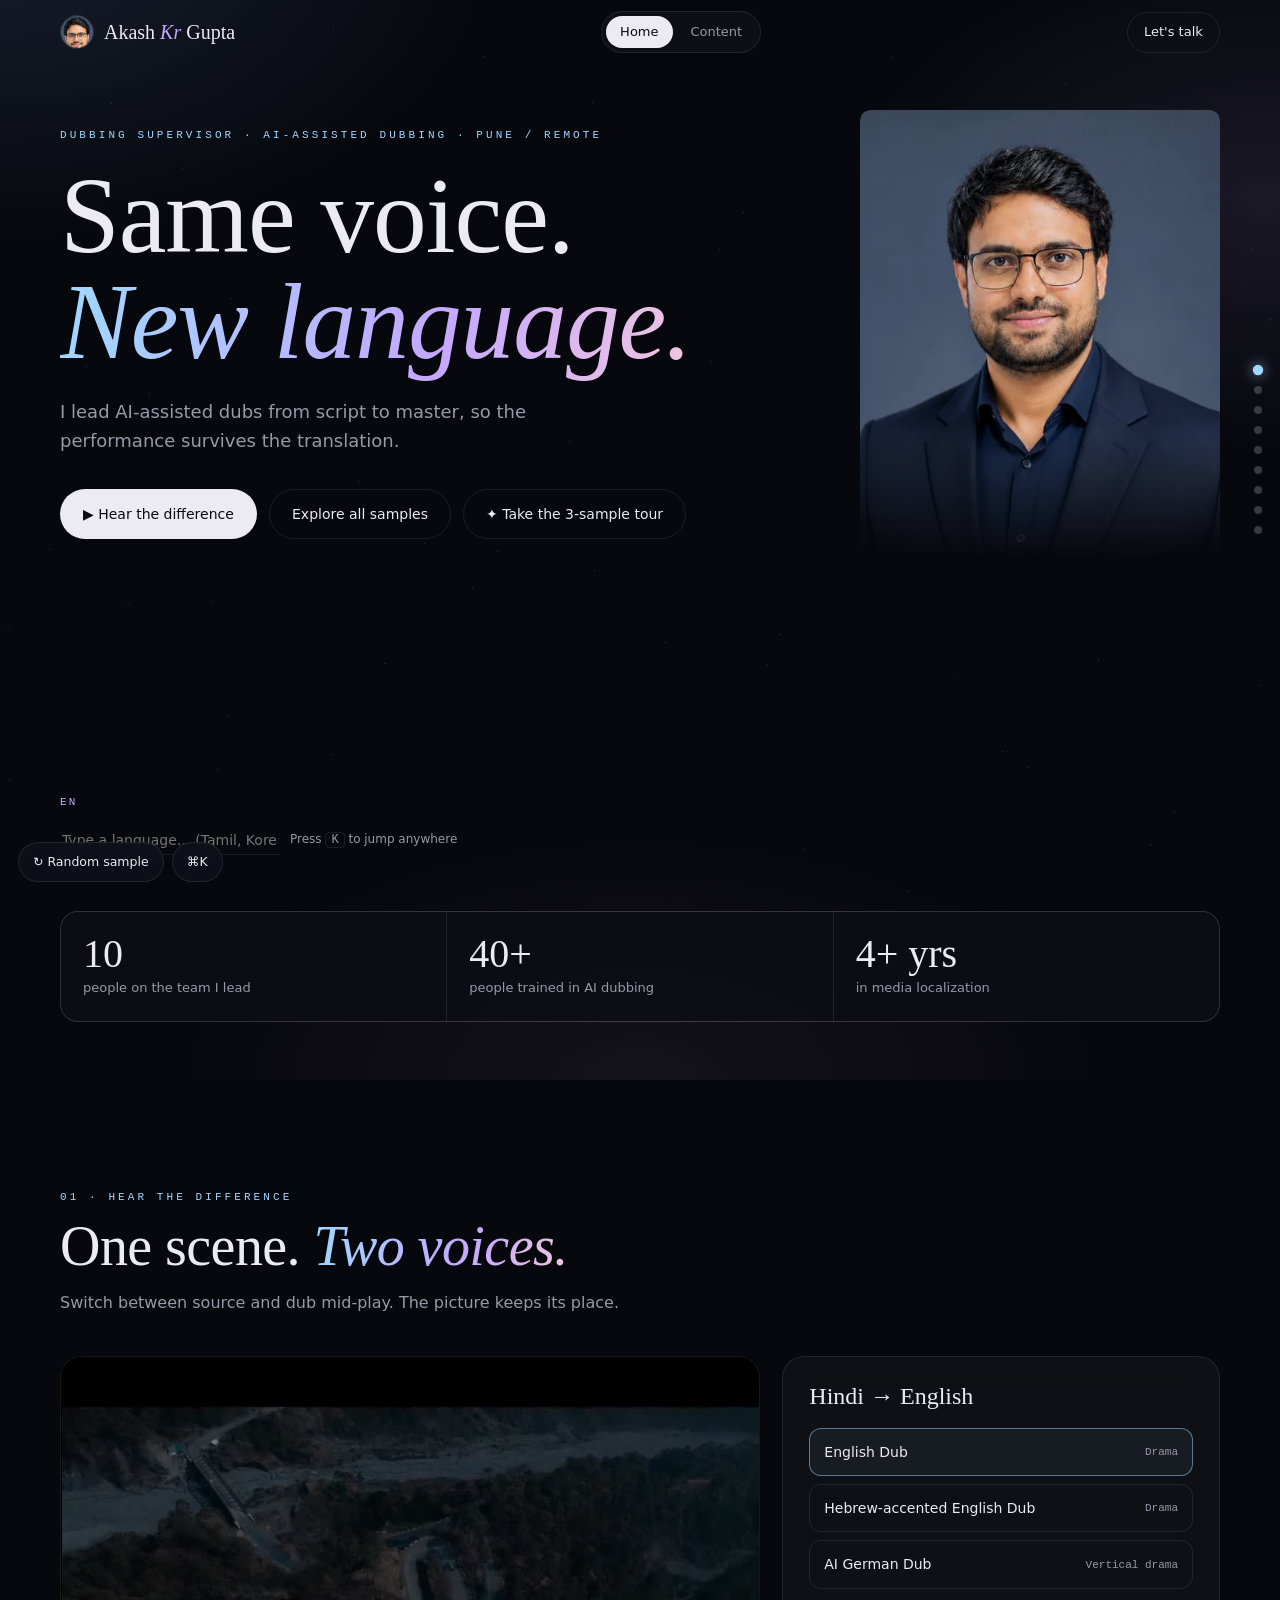
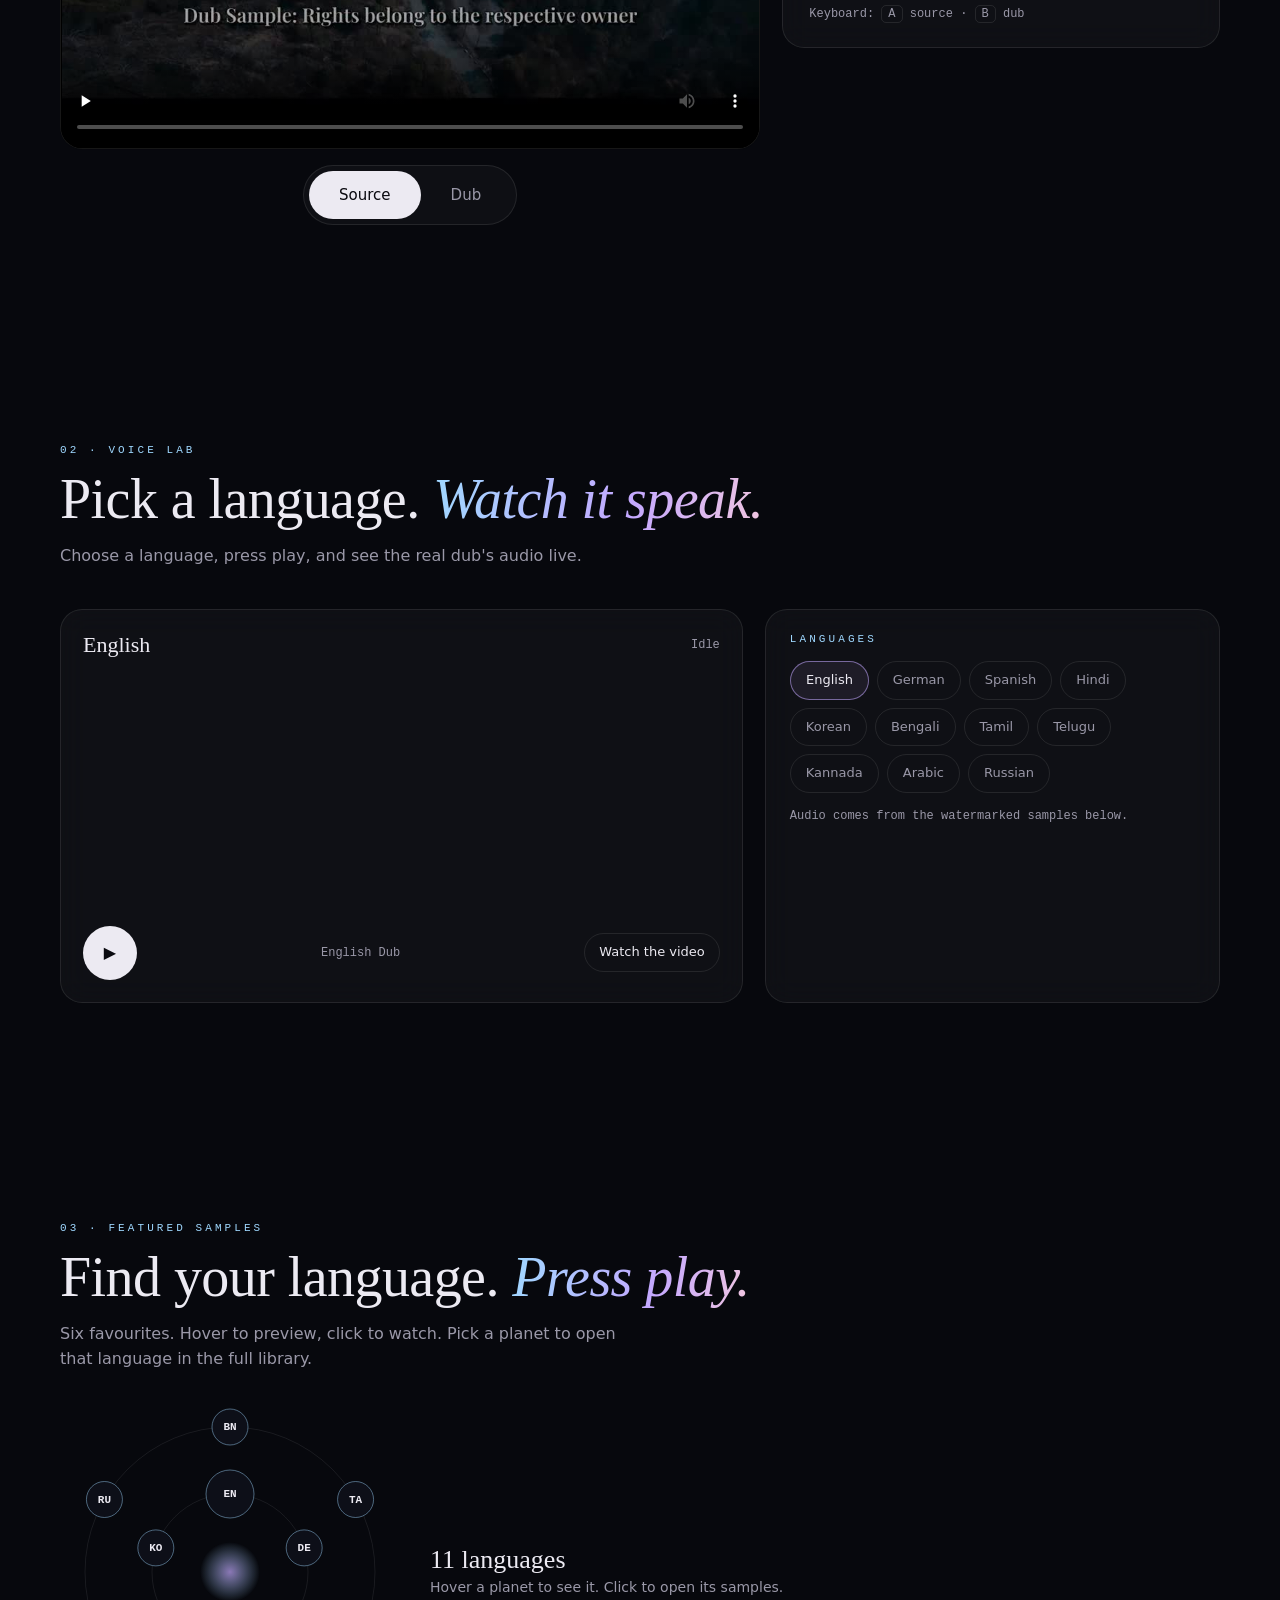
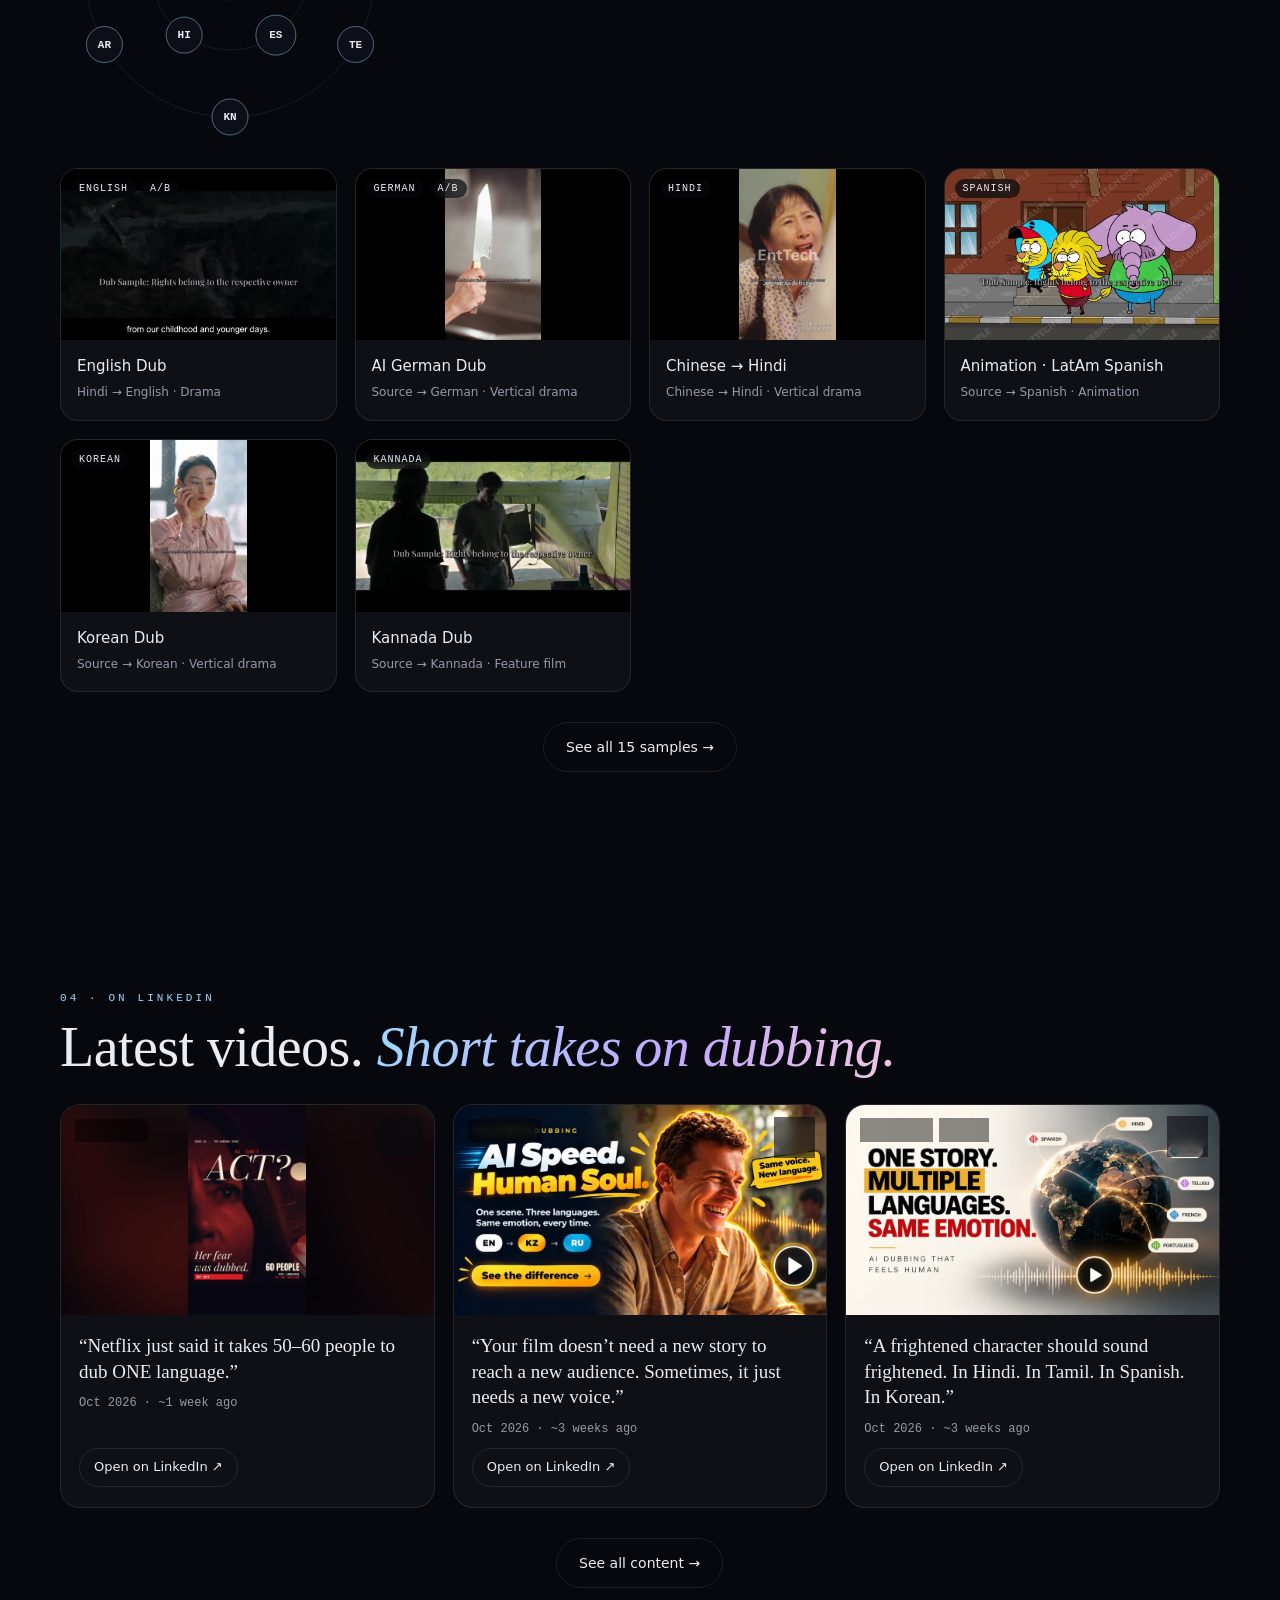
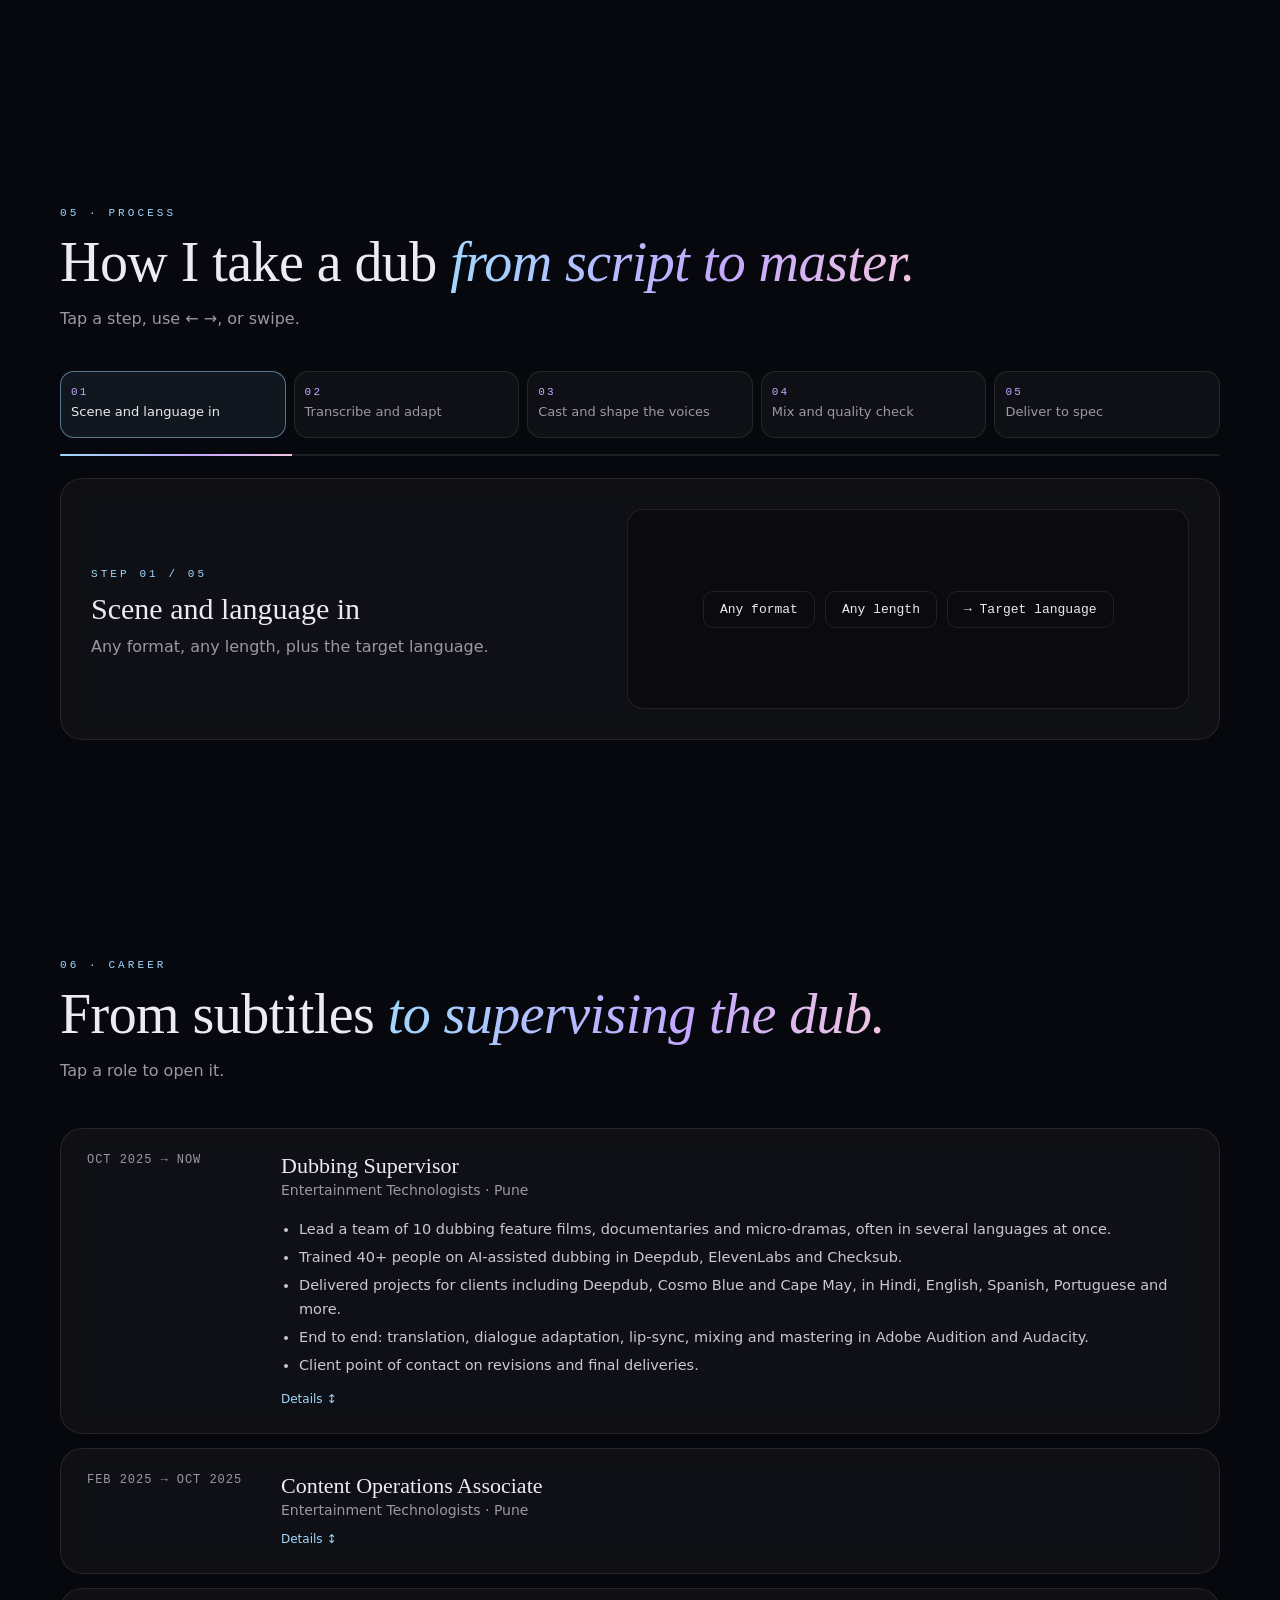
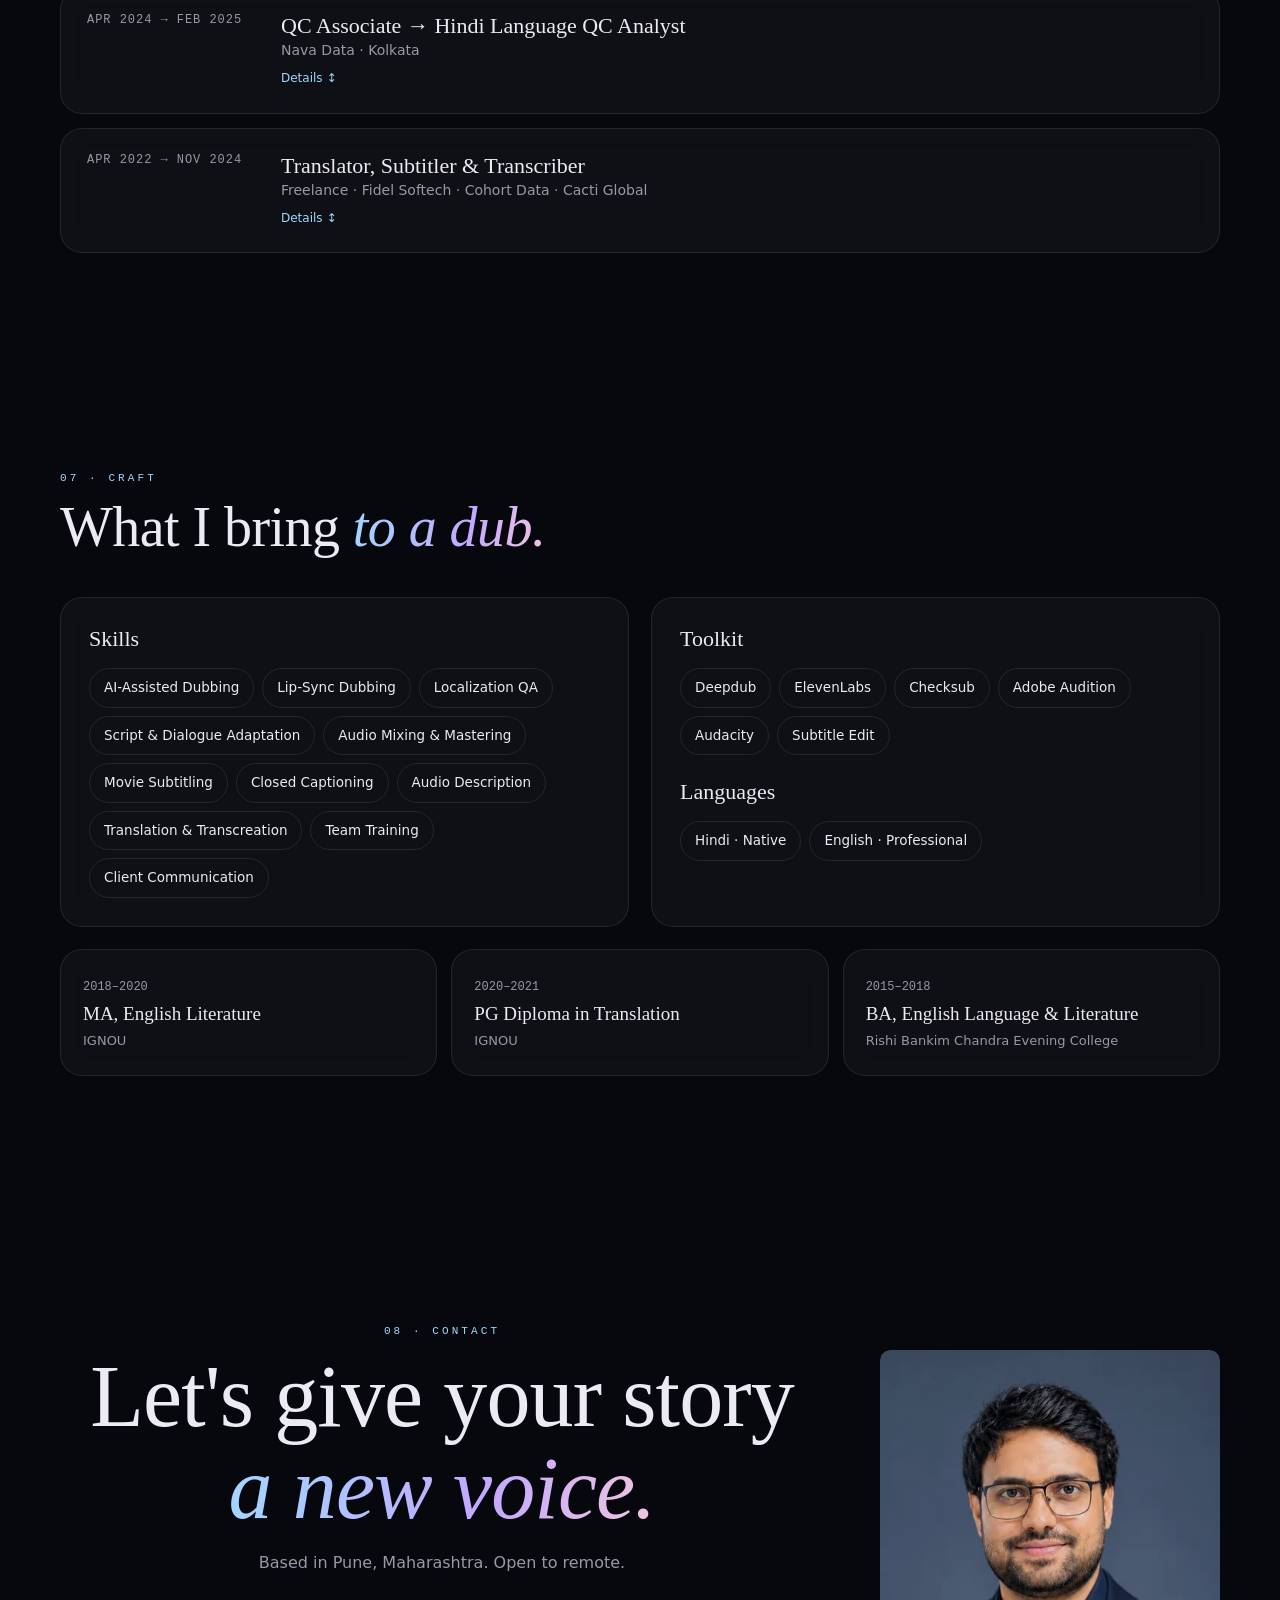
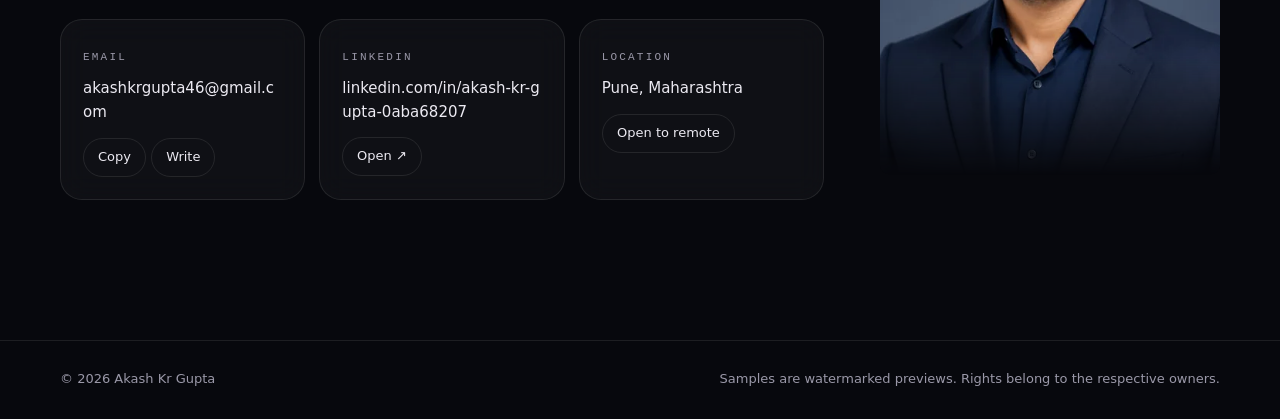
==== commit e6c2ea9c: "Nav avatar, hero and contact photos, custom LinkedIn thumbnails (incl. li-e), play badge top-right, " ====
--- a/index.html
+++ b/index.html
@@ -13,7 +13,7 @@
 <meta property="og:url" content="https://akash46-ops.github.io/akash-kr-gupta-ai-dubbing-portfolio/">
 <meta property="og:image" content="https://akash46-ops.github.io/akash-kr-gupta-ai-dubbing-portfolio/assets/img/og.png">
 <meta property="og:image:width" content="1200"><meta property="og:image:height" content="630">
-<meta property="og:image:alt" content="Akash Kr Gupta, Dubbing Supervisor. Same voice. New language.">
+<meta property="og:image:alt" content="Akash Kr Gupta · AI Dubbing Supervisor. Same voice. New language.">
 <meta name="twitter:card" content="summary_large_image">
 <meta name="twitter:image" content="https://akash46-ops.github.io/akash-kr-gupta-ai-dubbing-portfolio/assets/img/og.png">
 <link rel="canonical" href="https://akash46-ops.github.io/akash-kr-gupta-ai-dubbing-portfolio/">
@@ -26,14 +26,14 @@
 <a class="skip" href="#main">Skip to content</a>
 <canvas id="bg" aria-hidden="true"></canvas><div id="prog"></div><nav id="dots" aria-label="Sections"></nav>
 <nav id="nav"><div class="wrap">
- <a class="logo" href="#top">Akash <i>Kr</i> Gupta</a>
+ <a class="logo" href="#top"><img class="lava" src="assets/img/akash-nav.webp" alt="Akash Kr Gupta" width="34" height="34"><span>Akash <i>Kr</i> Gupta</span></a>
  <div class="pg" role="list"><a role="listitem" href="index.html" aria-current="page">Home</a><a role="listitem" href="content.html">Content</a></div>
  <a class="btn g" href="#contact" style="padding:9px 16px;font-size:13px">Let's talk</a>
 </div></nav>
 
 <main id="main">
 <header class="hero" id="top"><div class="wrap">
- <div class="hgrid"><div>
+<div class="hrow"><div class="htxt">
  <p class="eyebrow">Dubbing Supervisor · AI-Assisted Dubbing · Pune / Remote</p>
  <h1>Same voice.<br><em>New language.</em></h1>
  <p class="sub">I lead AI-assisted dubs from script to master, so the performance survives the translation.</p>
@@ -42,7 +42,9 @@
   <a class="btn g" href="content.html#library">Explore all samples</a>
   <button class="btn g" id="tourBtn">✦ Take the 3-sample tour</button>
  </div>
- </div><figure class="portrait"><div class="fr"><picture><source type="image/webp" srcset="assets/img/akash-560.webp 560w, assets/img/akash-900.webp 900w" sizes="(max-width:640px) 260px, 340px"><img src="assets/img/akash-560.jpg" srcset="assets/img/akash-560.jpg 560w, assets/img/akash-900.jpg 900w" sizes="(max-width:640px) 260px, 340px" alt="Akash Kr Gupta" width="560" height="700" fetchpriority="high"></picture></div><figcaption><span>AKASH KR GUPTA</span><i aria-hidden="true"><b></b><b></b><b></b><b></b><b></b></i></figcaption></figure></div>
+</div>
+<figure class="hpic"><picture><source type="image/webp" srcset="assets/img/akash-h440.webp 440w, assets/img/akash-h760.webp 760w" sizes="(max-width:760px) 220px, 360px"><img src="assets/img/akash-h760.jpg" alt="Akash Kr Gupta" width="760" height="950" fetchpriority="high"></picture></figure>
+</div>
  <canvas id="wave" aria-hidden="true"></canvas>
  <div class="say" aria-live="polite"><b id="say-k">EN</b><span id="say">Don't leave me here.</span></div>
  <label class="try"><input id="tryl" placeholder="Type a language… (Tamil, Korean)" aria-label="Type a language to hear the line in it" autocomplete="off"><small>Press <kbd style="border:1px solid var(--line);border-radius:4px;padding:0 5px">K</kbd> to jump anywhere</small></label>
@@ -139,8 +141,7 @@
  </div>
 </div></section>
 
-<section class="contact" id="contact"><div class="wrap">
- <picture><source type="image/webp" srcset="assets/img/akash-avatar.webp"><img class="ava lg" src="assets/img/akash-avatar.jpg" alt="Akash Kr Gupta" width="88" height="88" loading="lazy"></picture>
+<section class="contact" id="contact"><div class="wrap"><div class="crow"><div class="ctxt">
  <p class="eyebrow rv">08 · Contact</p>
  <h2 class="rv">Let's give your story <em>a new voice.</em></h2>
  <p class="lead rv" style="margin:auto">Based in Pune, Maharashtra. Open to remote.</p>
@@ -149,7 +150,7 @@
   <div class="glass rv"><small>LinkedIn</small><p>linkedin.com/in/akash-kr-gupta-0aba68207</p><a class="mini" href="https://www.linkedin.com/in/akash-kr-gupta-0aba68207/" target="_blank" rel="noopener">Open ↗</a></div>
   <div class="glass rv"><small>Location</small><p>Pune, Maharashtra</p><span class="mini">Open to remote</span></div>
  </div>
-</div></section>
+</div><figure class="hpic cpic"><picture><source type="image/webp" srcset="assets/img/akash-h440.webp 440w, assets/img/akash-h760.webp 760w" sizes="(max-width:760px) 220px, 340px"><img src="assets/img/akash-h760.jpg" alt="Akash Kr Gupta" width="760" height="950" loading="lazy"></picture></figure></div></div></section>
 </main>
 <footer><div class="wrap"><span>© 2026 Akash Kr Gupta</span><span>Samples are watermarked previews. Rights belong to the respective owners.</span></div></footer>
 
--- a/assets/app.css
+++ b/assets/app.css
@@ -227,24 +227,19 @@
 @media(max-width:860px){.pg a{padding:6px 11px}}
 @media(max-width:520px){#nav .btn.g{display:none}.lb2 q{font-size:17px}}
 @media(prefers-reduced-motion:reduce){.lic:hover{transform:none}}
-
 .lv.im img{position:absolute;inset:0;width:100%;height:100%;object-fit:cover;display:block}
 .lv.im:before{display:none}
 .lplay{position:absolute;right:14px;bottom:14px;width:40px;height:40px;border-radius:50%;display:grid;place-items:center;background:rgba(10,10,16,.6);border:1px solid rgba(255,255,255,.3);backdrop-filter:blur(6px);font-size:13px;color:#fff}
-.hgrid{display:grid;grid-template-columns:1fr 340px;gap:56px;align-items:center}
-.portrait{position:relative;border-radius:28px;padding:1.5px;background:linear-gradient(150deg,rgba(159,216,255,.9),rgba(196,168,255,.7) 50%,rgba(241,198,224,.15));box-shadow:0 30px 80px -30px rgba(120,140,255,.45),0 0 0 1px rgba(255,255,255,.03);transition:transform .4s cubic-bezier(.2,.7,.2,1);transform-style:preserve-3d;margin:0}
-.portrait .fr{border-radius:27px;overflow:hidden;aspect-ratio:4/5;background:#151a26}
-.portrait img{width:100%;height:100%;object-fit:cover;object-position:50% 18%;display:block;transition:transform .5s cubic-bezier(.2,.7,.2,1)}
-.portrait:before{content:"";position:absolute;inset:-30px;z-index:-1;border-radius:50%;background:radial-gradient(closest-side,rgba(160,150,255,.22),transparent);animation:breathe 6s ease-in-out infinite}
-@keyframes breathe{50%{opacity:.55;transform:scale(.94)}}
-.portrait figcaption{position:absolute;left:14px;right:14px;bottom:14px;display:flex;align-items:center;justify-content:space-between;padding:10px 14px;border-radius:14px;background:rgba(8,9,14,.55);border:1px solid rgba(255,255,255,.1);backdrop-filter:blur(10px);font:12px var(--mono);letter-spacing:.06em}
-.portrait figcaption i{display:flex;gap:3px;align-items:center;height:18px}.portrait figcaption i b{width:3px;border-radius:2px;background:var(--grad);height:40%;animation:eq2 1s ease-in-out infinite alternate}
-.portrait figcaption i b:nth-child(2){animation-delay:-.3s}.portrait figcaption i b:nth-child(3){animation-delay:-.6s}.portrait figcaption i b:nth-child(4){animation-delay:-.15s}.portrait figcaption i b:nth-child(5){animation-delay:-.45s}
-@keyframes eq2{to{height:100%}}
-#wave{position:relative;z-index:1;margin-top:-30px}
-.ava{width:56px;height:56px;border-radius:50%;object-fit:cover;padding:2px;background:var(--grad);display:block}
-.ava.lg{width:88px;height:88px;margin:0 auto 18px}
-.hero.sm .who{display:flex;align-items:center;gap:12px;margin-bottom:22px;color:var(--mute);font-size:14px}.hero.sm .who b{color:var(--ink);font-weight:500;display:block}
-@media(max-width:860px){.hgrid{grid-template-columns:1fr 200px;gap:28px}}
-@media(max-width:640px){.hgrid{grid-template-columns:1fr}.portrait{width:min(260px,72%);margin:8px auto 0}.portrait .fr{aspect-ratio:1/1}.portrait img{object-position:50% 12%}#wave{margin-top:-20px}}
-@media(prefers-reduced-motion:reduce){.portrait:before{animation:none}}
+.logo{display:inline-flex;align-items:center;gap:10px}
+.lava{width:34px;height:34px;border-radius:50%;object-fit:cover;display:block;border:1px solid rgba(255,255,255,.12);flex:none}
+.hrow{display:grid;grid-template-columns:minmax(0,1fr) 360px;gap:48px;align-items:center}
+.hpic{margin:0;width:360px;justify-self:end;border-radius:10px;overflow:hidden;-webkit-mask-image:linear-gradient(#000 72%,transparent);mask-image:linear-gradient(#000 72%,transparent)}
+.hpic img{display:block;width:100%;height:auto;opacity:.92}
+@media(max-width:900px){.hrow{grid-template-columns:1fr;gap:20px}.hpic{width:220px;justify-self:center}}
+.lv.pt{background:#07070c}
+.lv.pt img.bk{object-fit:cover;filter:blur(18px) brightness(.45);transform:scale(1.15)}
+.lv.pt img:not(.bk){object-fit:contain}
+.lv.im .lplay{top:12px;right:12px;bottom:auto}
+.crow{display:grid;grid-template-columns:minmax(0,1fr) 340px;gap:56px;align-items:center}
+.cpic{width:340px}
+@media(max-width:900px){.crow{grid-template-columns:1fr;gap:24px}.cpic{width:220px;justify-self:center;order:-1}}
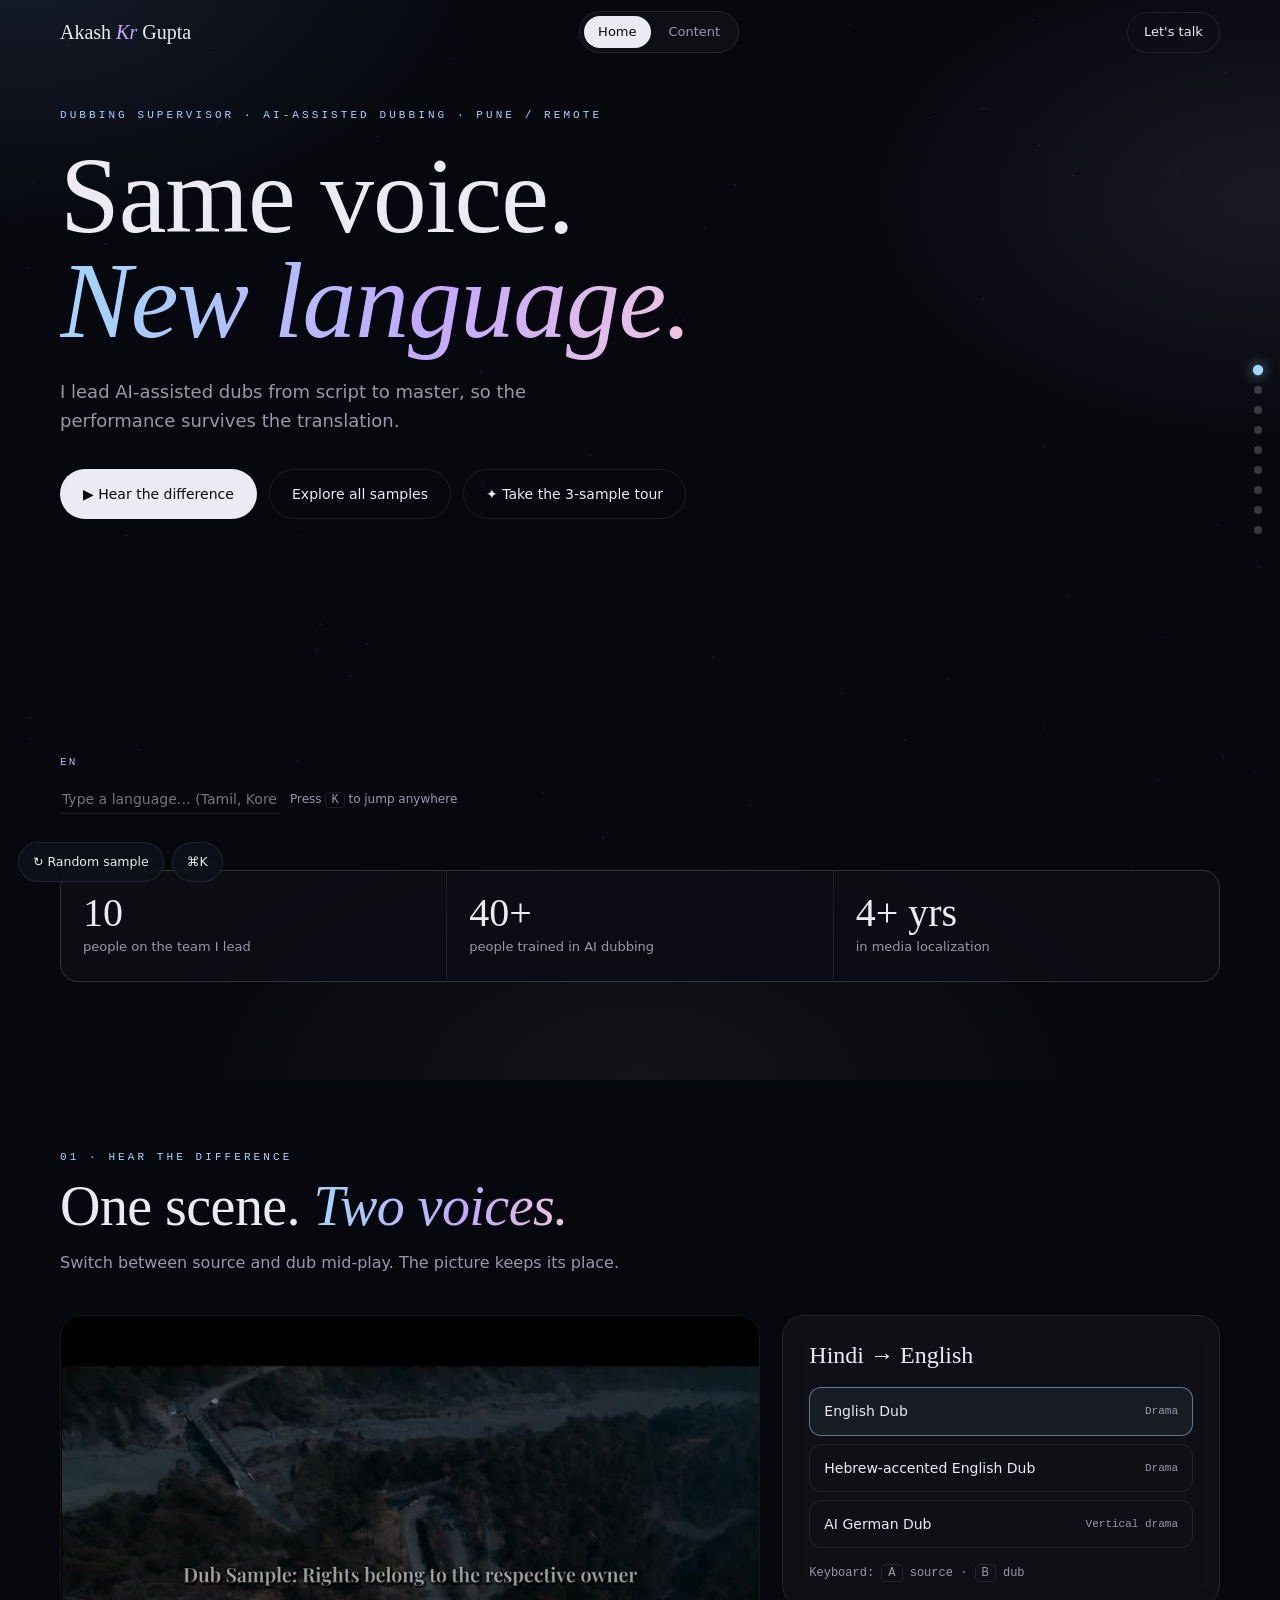
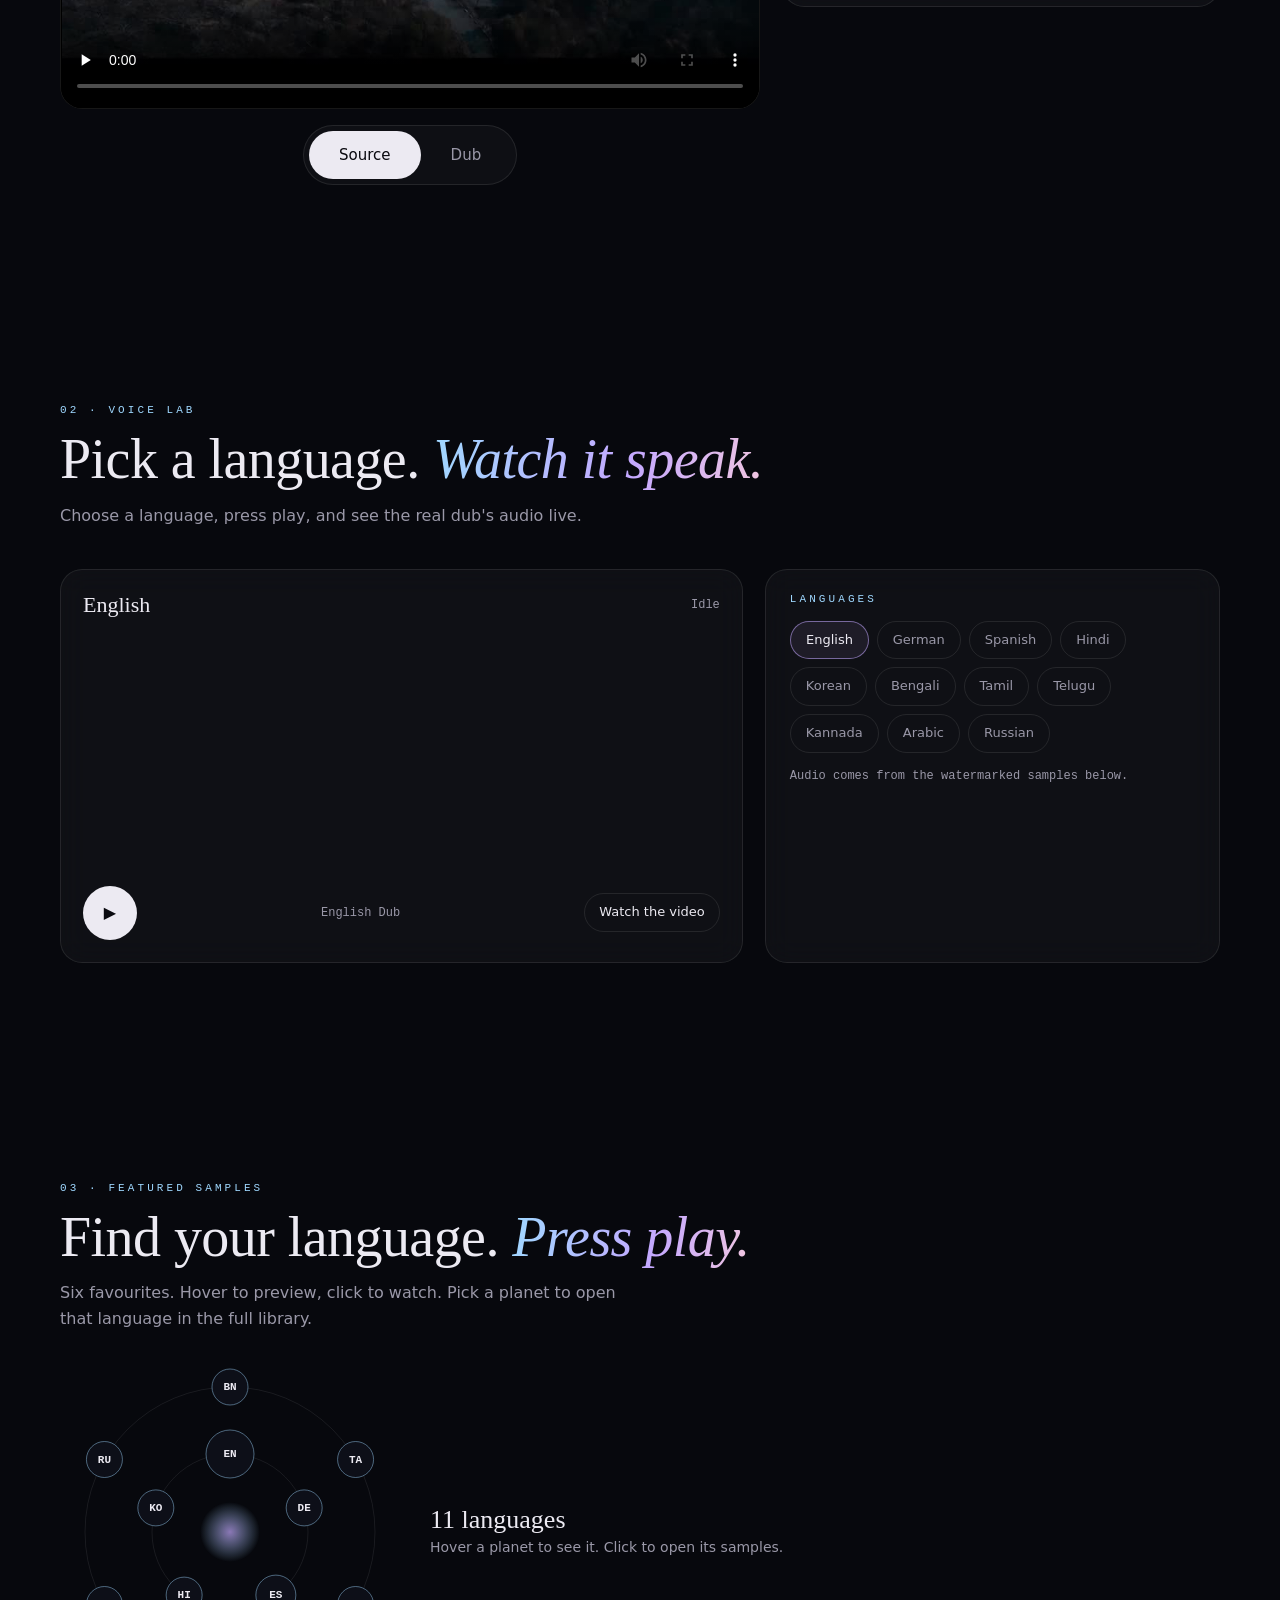
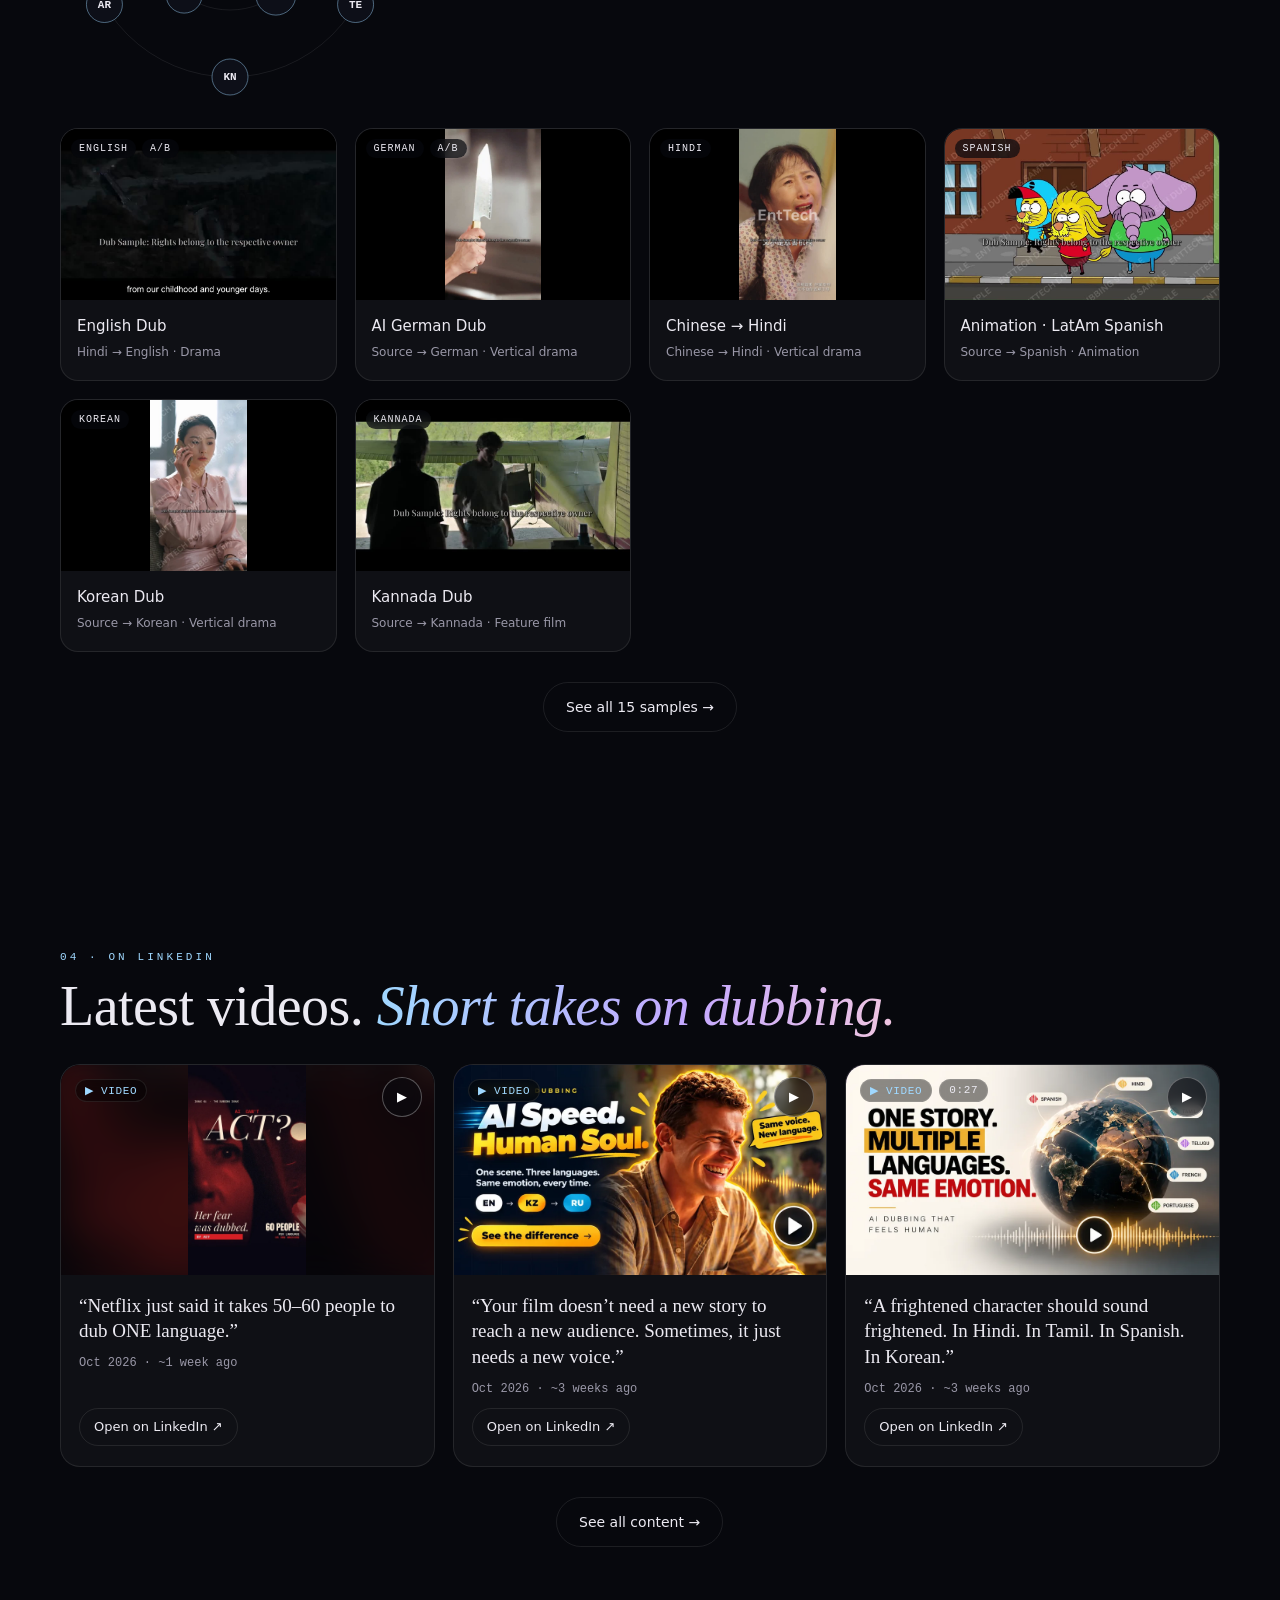
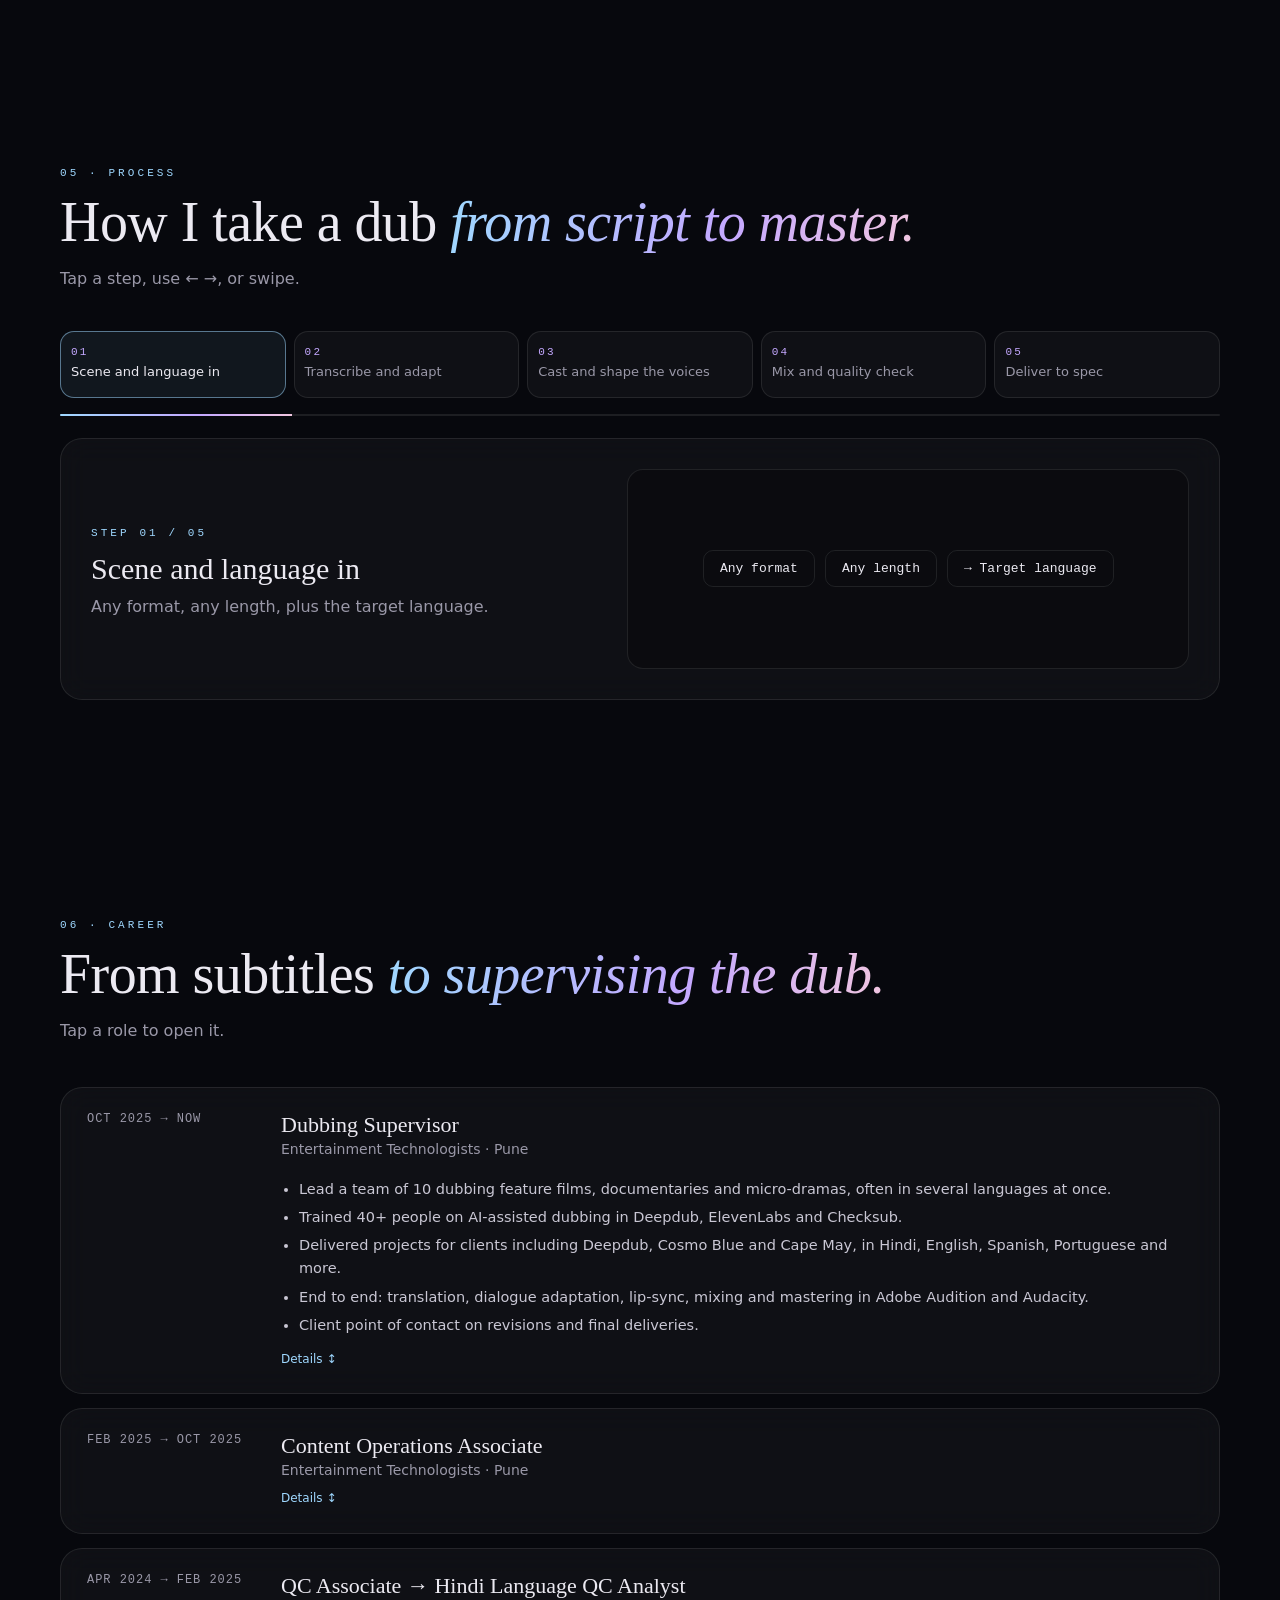
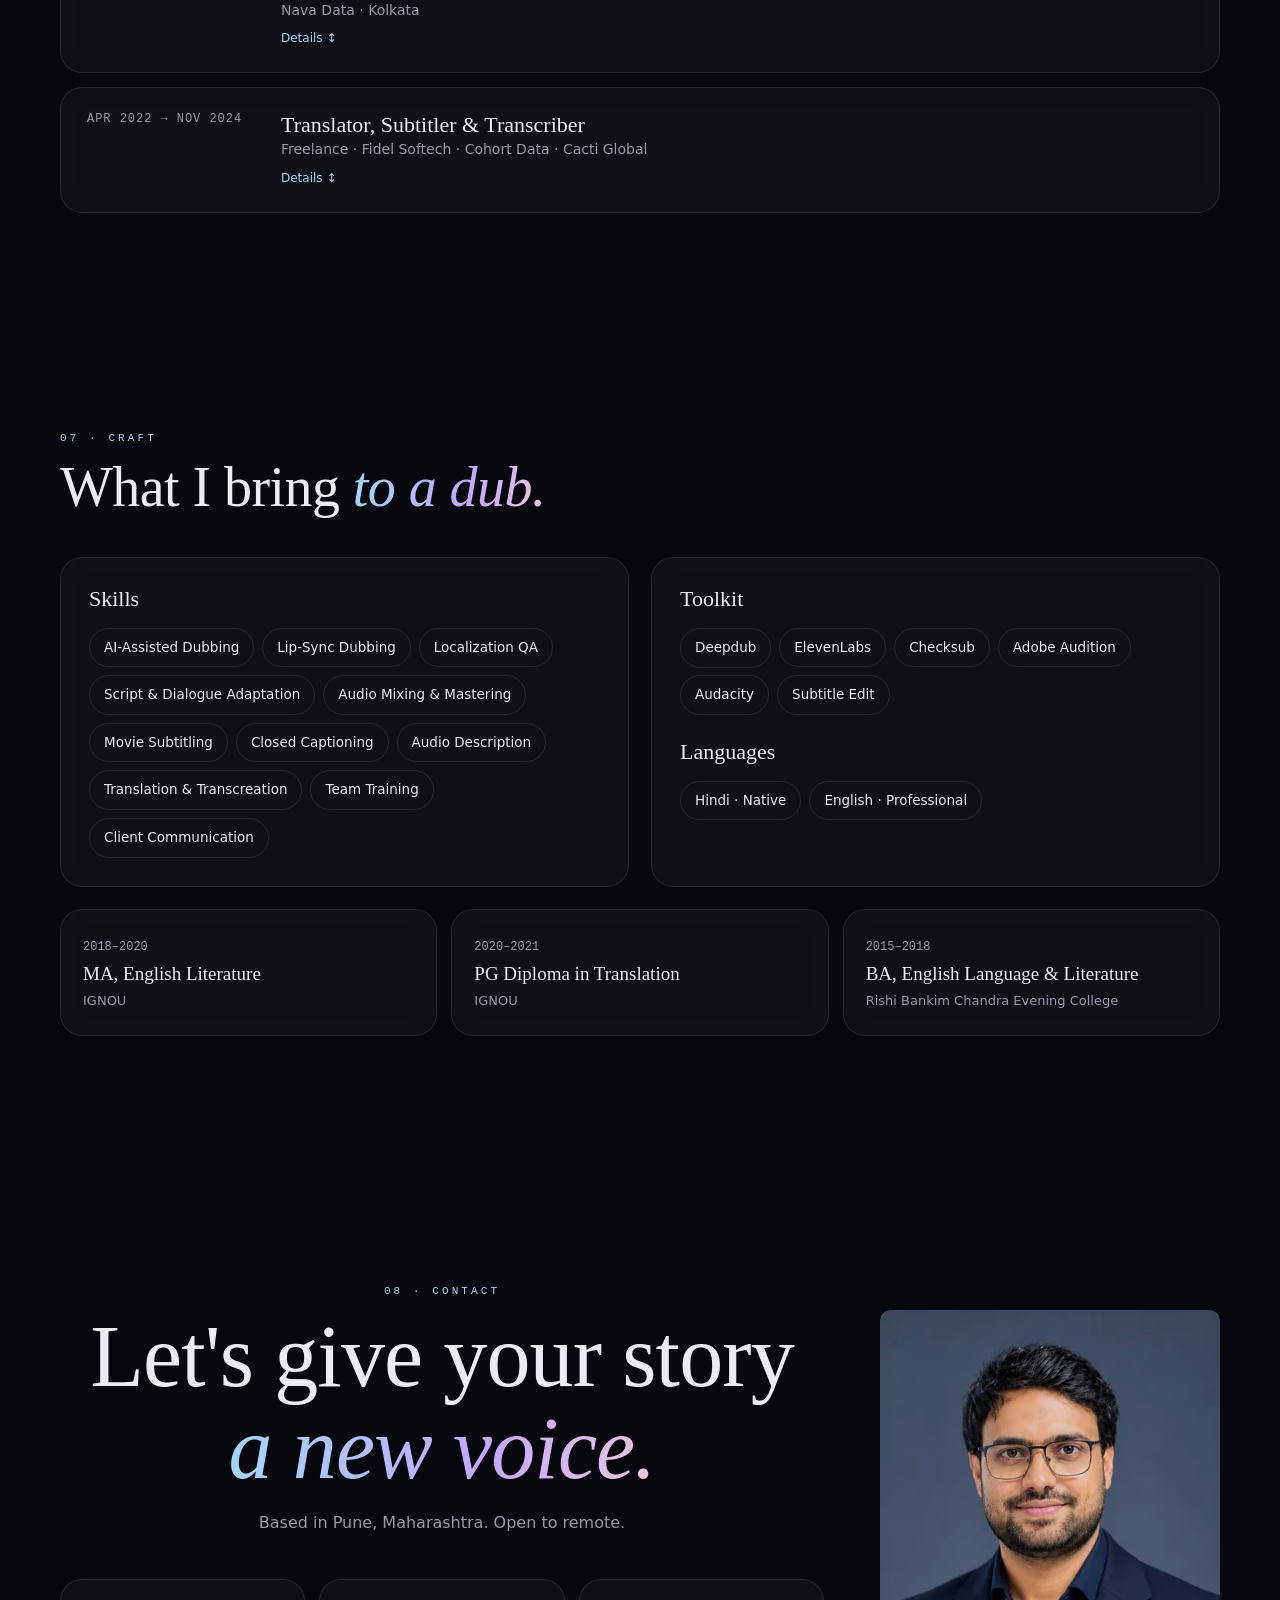
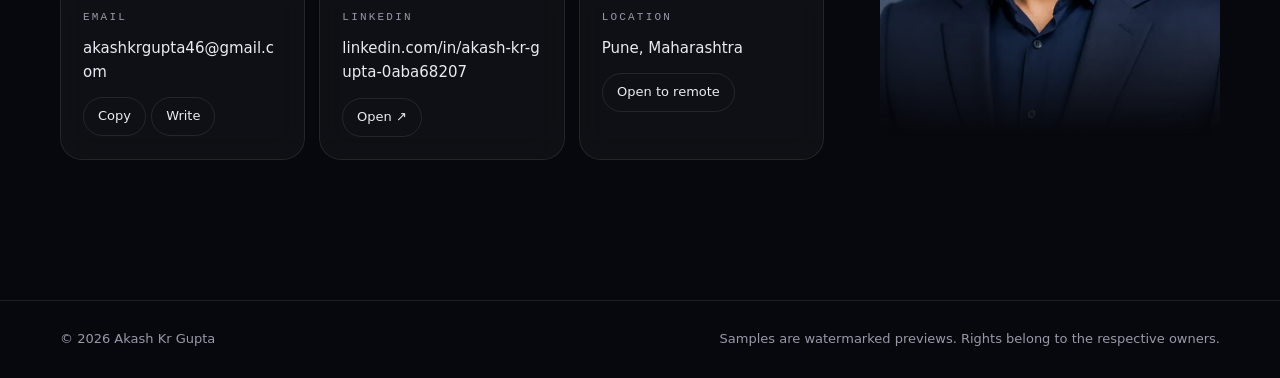
==== commit e1b02608: "Remove nav avatar and hero photo; keep contact photo only" ====
--- a/index.html
+++ b/index.html
@@ -26,14 +26,13 @@
 <a class="skip" href="#main">Skip to content</a>
 <canvas id="bg" aria-hidden="true"></canvas><div id="prog"></div><nav id="dots" aria-label="Sections"></nav>
 <nav id="nav"><div class="wrap">
- <a class="logo" href="#top"><img class="lava" src="assets/img/akash-nav.webp" alt="Akash Kr Gupta" width="34" height="34"><span>Akash <i>Kr</i> Gupta</span></a>
+ <a class="logo" href="#top">Akash <i>Kr</i> Gupta</a>
  <div class="pg" role="list"><a role="listitem" href="index.html" aria-current="page">Home</a><a role="listitem" href="content.html">Content</a></div>
  <a class="btn g" href="#contact" style="padding:9px 16px;font-size:13px">Let's talk</a>
 </div></nav>
 
 <main id="main">
 <header class="hero" id="top"><div class="wrap">
-<div class="hrow"><div class="htxt">
  <p class="eyebrow">Dubbing Supervisor · AI-Assisted Dubbing · Pune / Remote</p>
  <h1>Same voice.<br><em>New language.</em></h1>
  <p class="sub">I lead AI-assisted dubs from script to master, so the performance survives the translation.</p>
@@ -42,9 +41,6 @@
   <a class="btn g" href="content.html#library">Explore all samples</a>
   <button class="btn g" id="tourBtn">✦ Take the 3-sample tour</button>
  </div>
-</div>
-<figure class="hpic"><picture><source type="image/webp" srcset="assets/img/akash-h440.webp 440w, assets/img/akash-h760.webp 760w" sizes="(max-width:760px) 220px, 360px"><img src="assets/img/akash-h760.jpg" alt="Akash Kr Gupta" width="760" height="950" fetchpriority="high"></picture></figure>
-</div>
  <canvas id="wave" aria-hidden="true"></canvas>
  <div class="say" aria-live="polite"><b id="say-k">EN</b><span id="say">Don't leave me here.</span></div>
  <label class="try"><input id="tryl" placeholder="Type a language… (Tamil, Korean)" aria-label="Type a language to hear the line in it" autocomplete="off"><small>Press <kbd style="border:1px solid var(--line);border-radius:4px;padding:0 5px">K</kbd> to jump anywhere</small></label>
--- a/assets/app.css
+++ b/assets/app.css
@@ -230,12 +230,8 @@
 .lv.im img{position:absolute;inset:0;width:100%;height:100%;object-fit:cover;display:block}
 .lv.im:before{display:none}
 .lplay{position:absolute;right:14px;bottom:14px;width:40px;height:40px;border-radius:50%;display:grid;place-items:center;background:rgba(10,10,16,.6);border:1px solid rgba(255,255,255,.3);backdrop-filter:blur(6px);font-size:13px;color:#fff}
-.logo{display:inline-flex;align-items:center;gap:10px}
-.lava{width:34px;height:34px;border-radius:50%;object-fit:cover;display:block;border:1px solid rgba(255,255,255,.12);flex:none}
-.hrow{display:grid;grid-template-columns:minmax(0,1fr) 360px;gap:48px;align-items:center}
 .hpic{margin:0;width:360px;justify-self:end;border-radius:10px;overflow:hidden;-webkit-mask-image:linear-gradient(#000 72%,transparent);mask-image:linear-gradient(#000 72%,transparent)}
 .hpic img{display:block;width:100%;height:auto;opacity:.92}
-@media(max-width:900px){.hrow{grid-template-columns:1fr;gap:20px}.hpic{width:220px;justify-self:center}}
 .lv.pt{background:#07070c}
 .lv.pt img.bk{object-fit:cover;filter:blur(18px) brightness(.45);transform:scale(1.15)}
 .lv.pt img:not(.bk){object-fit:contain}
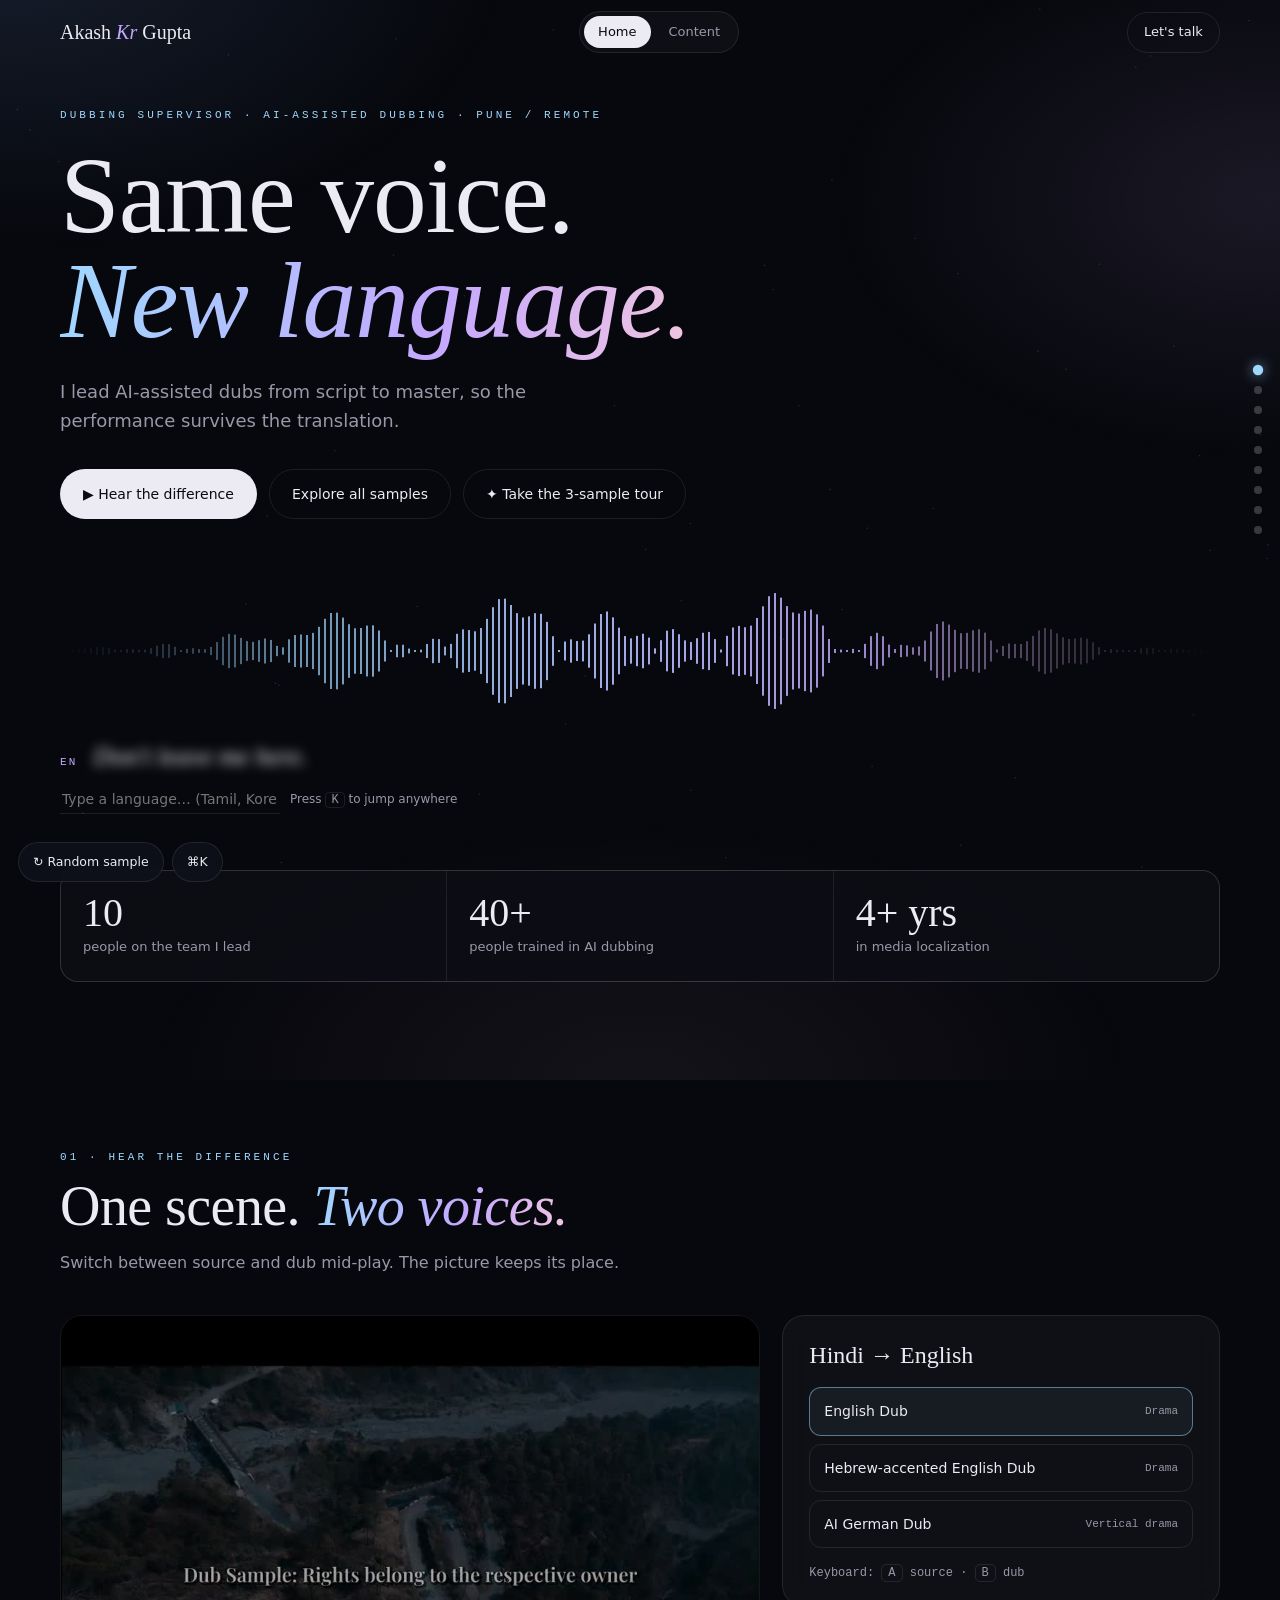
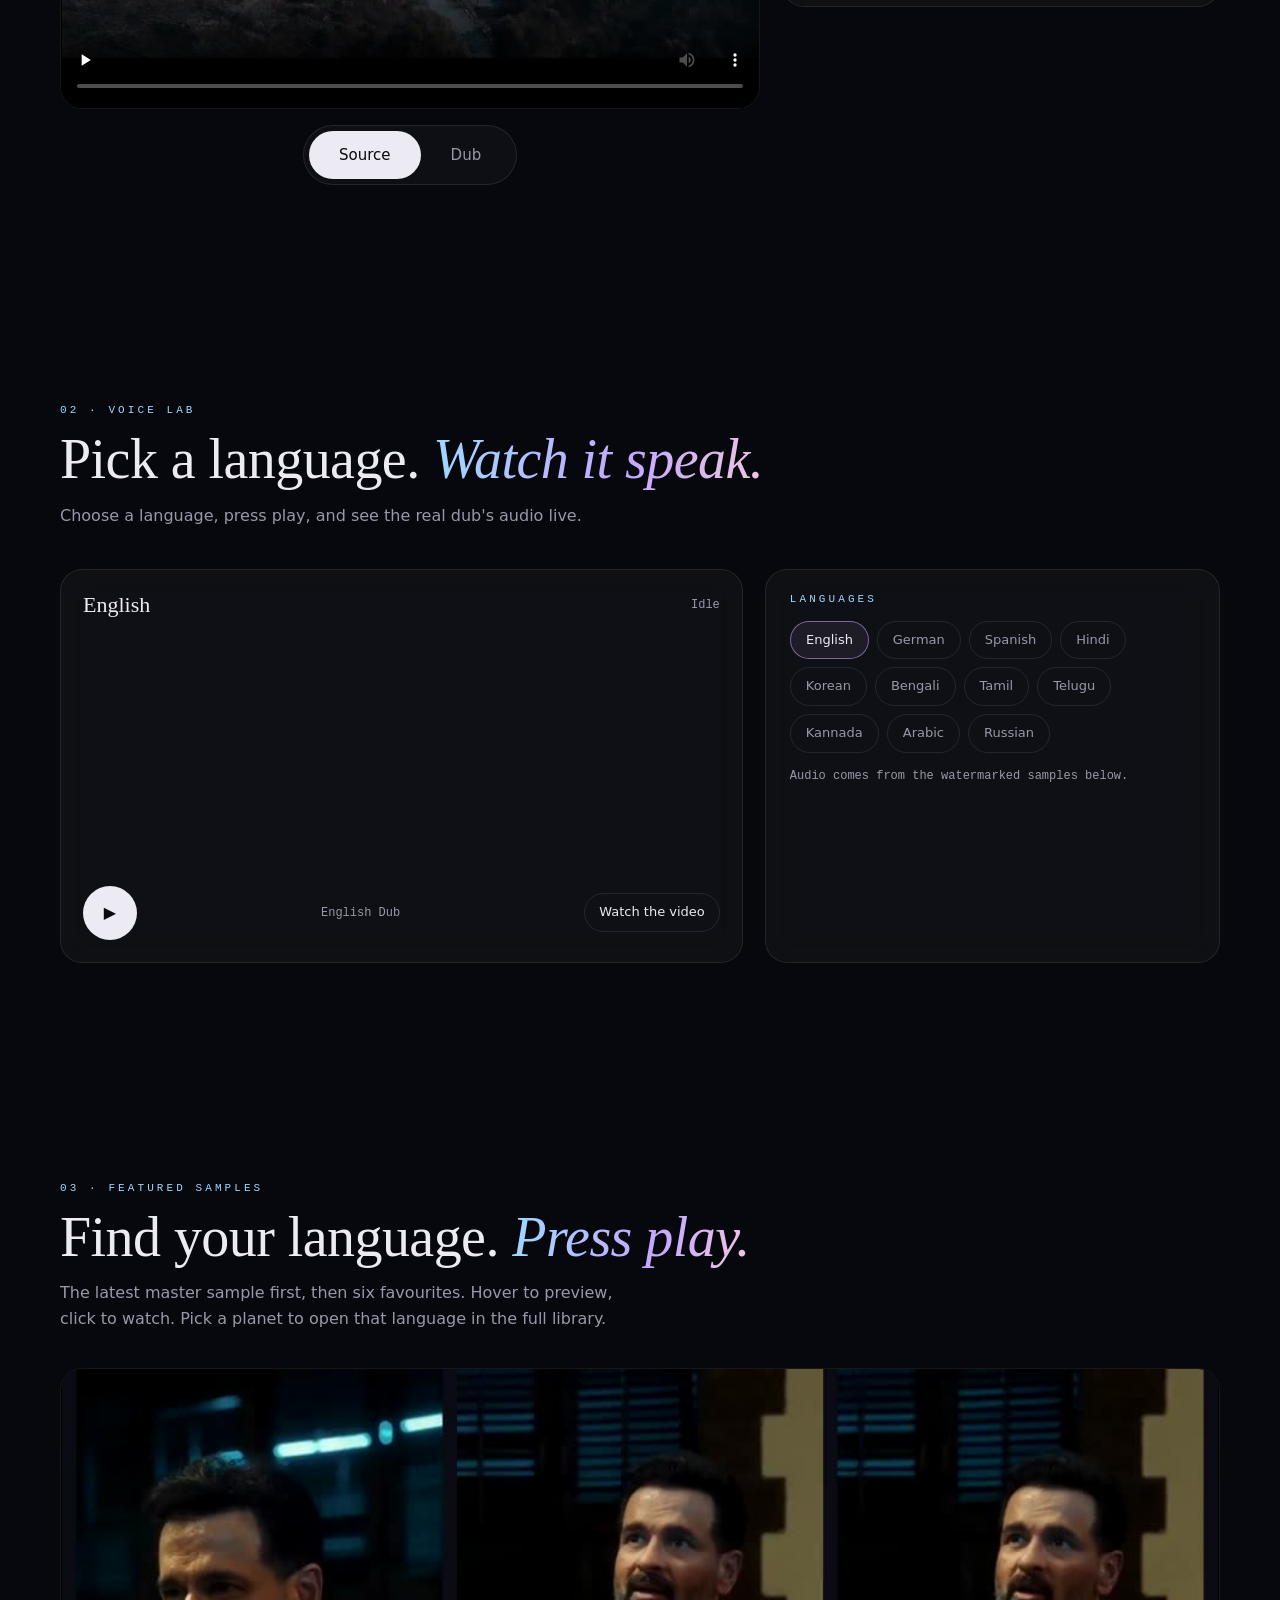
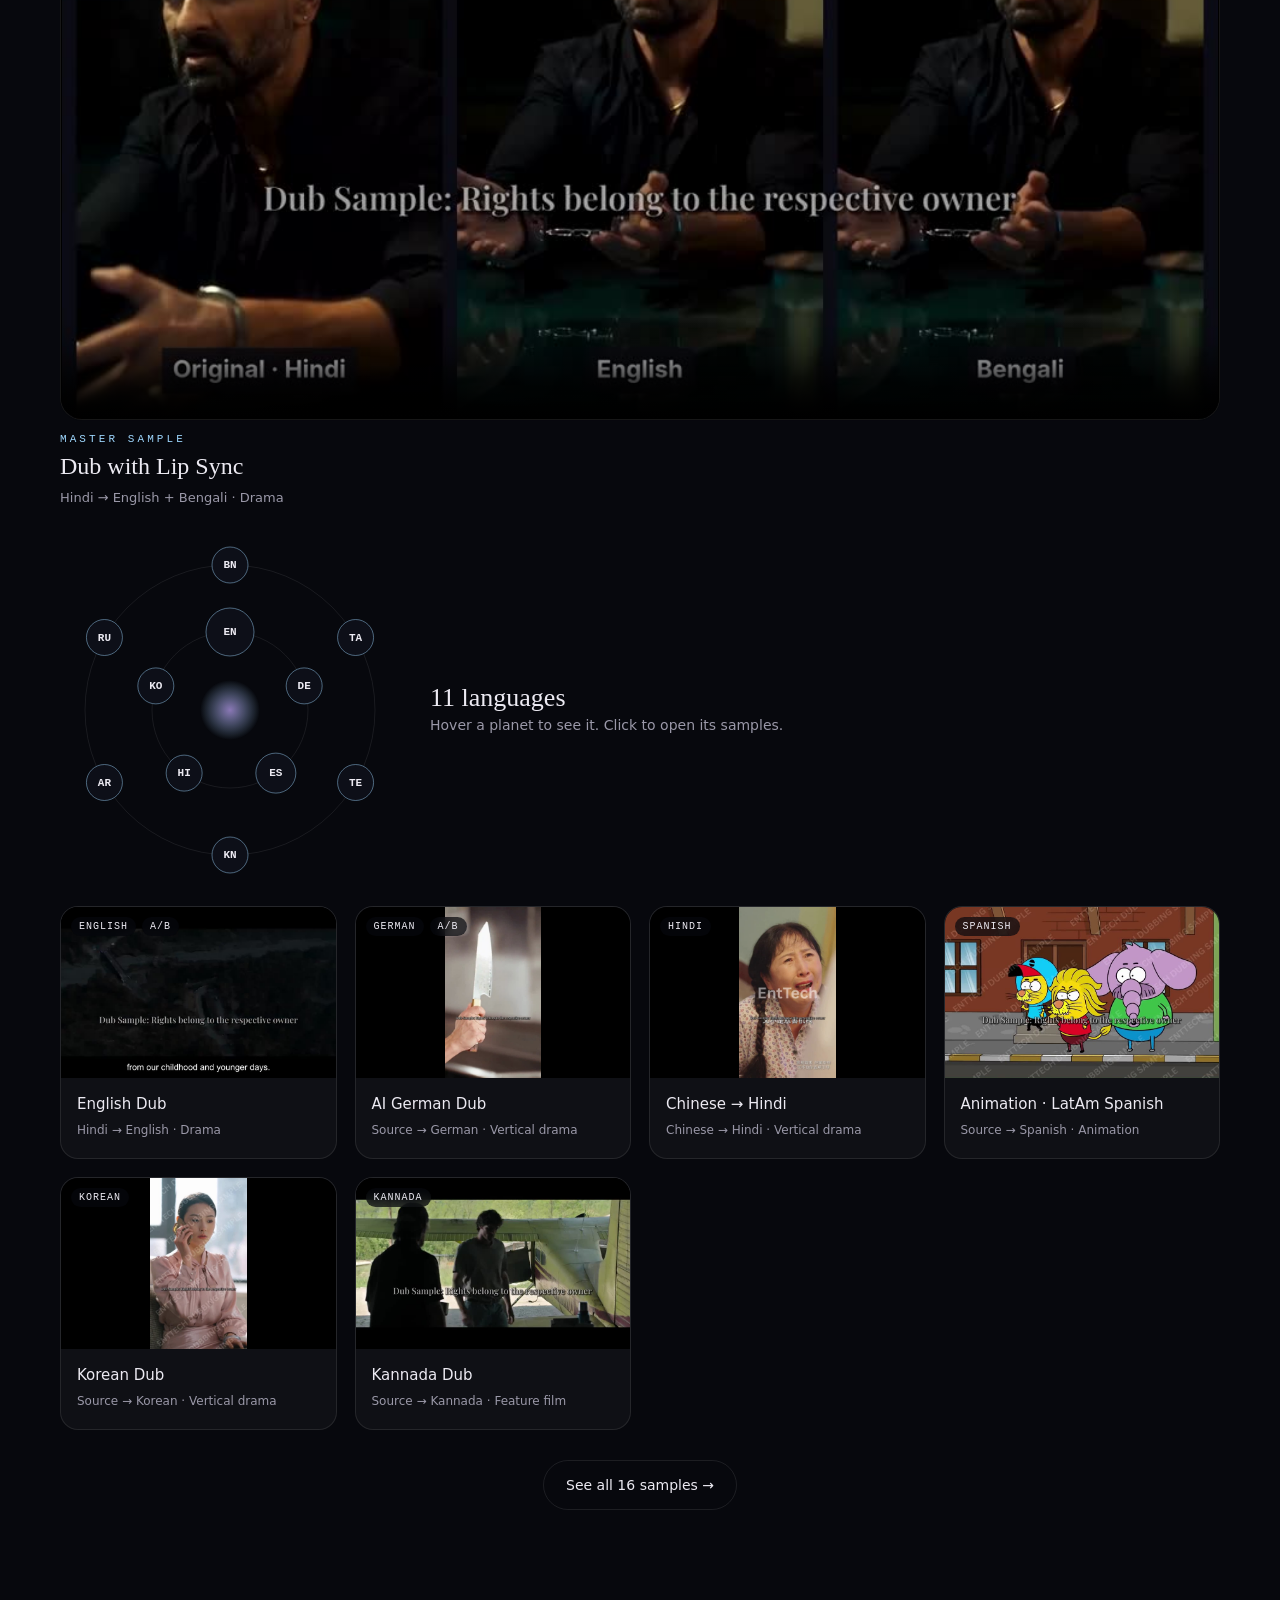
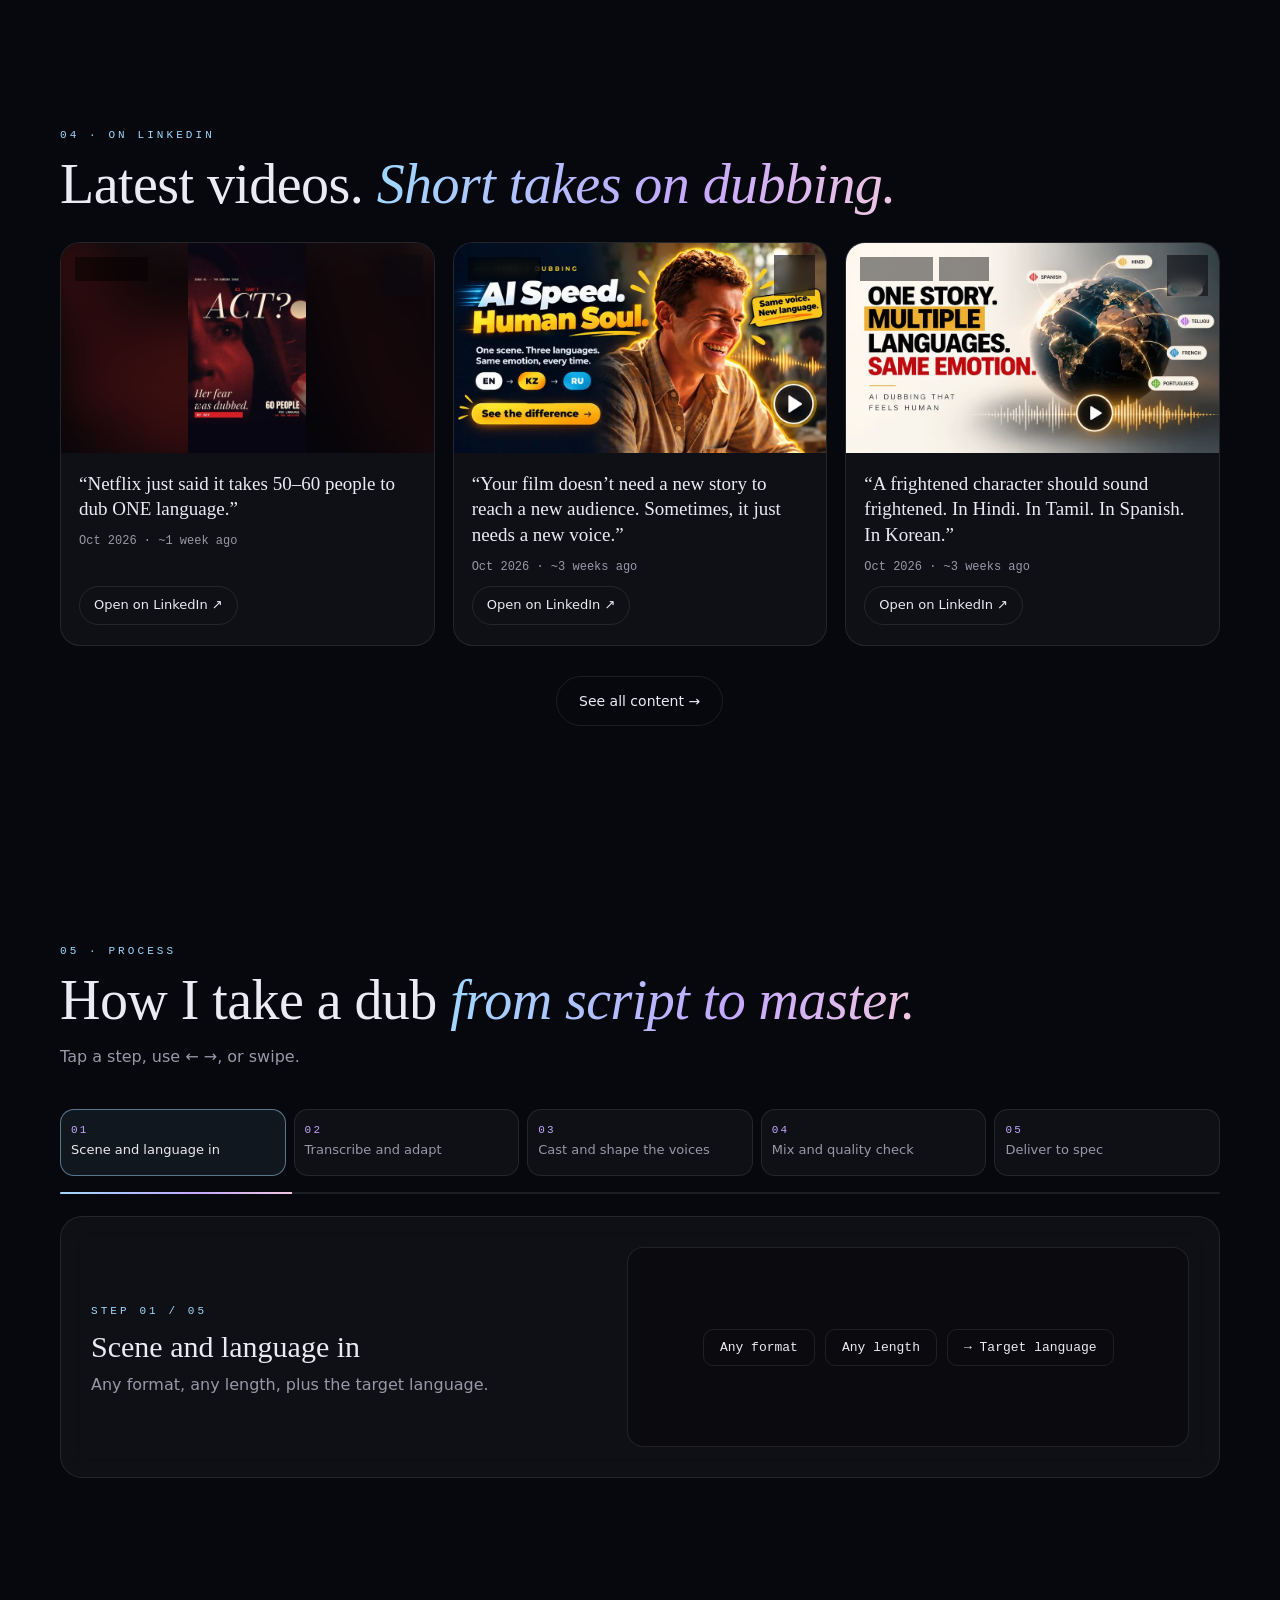
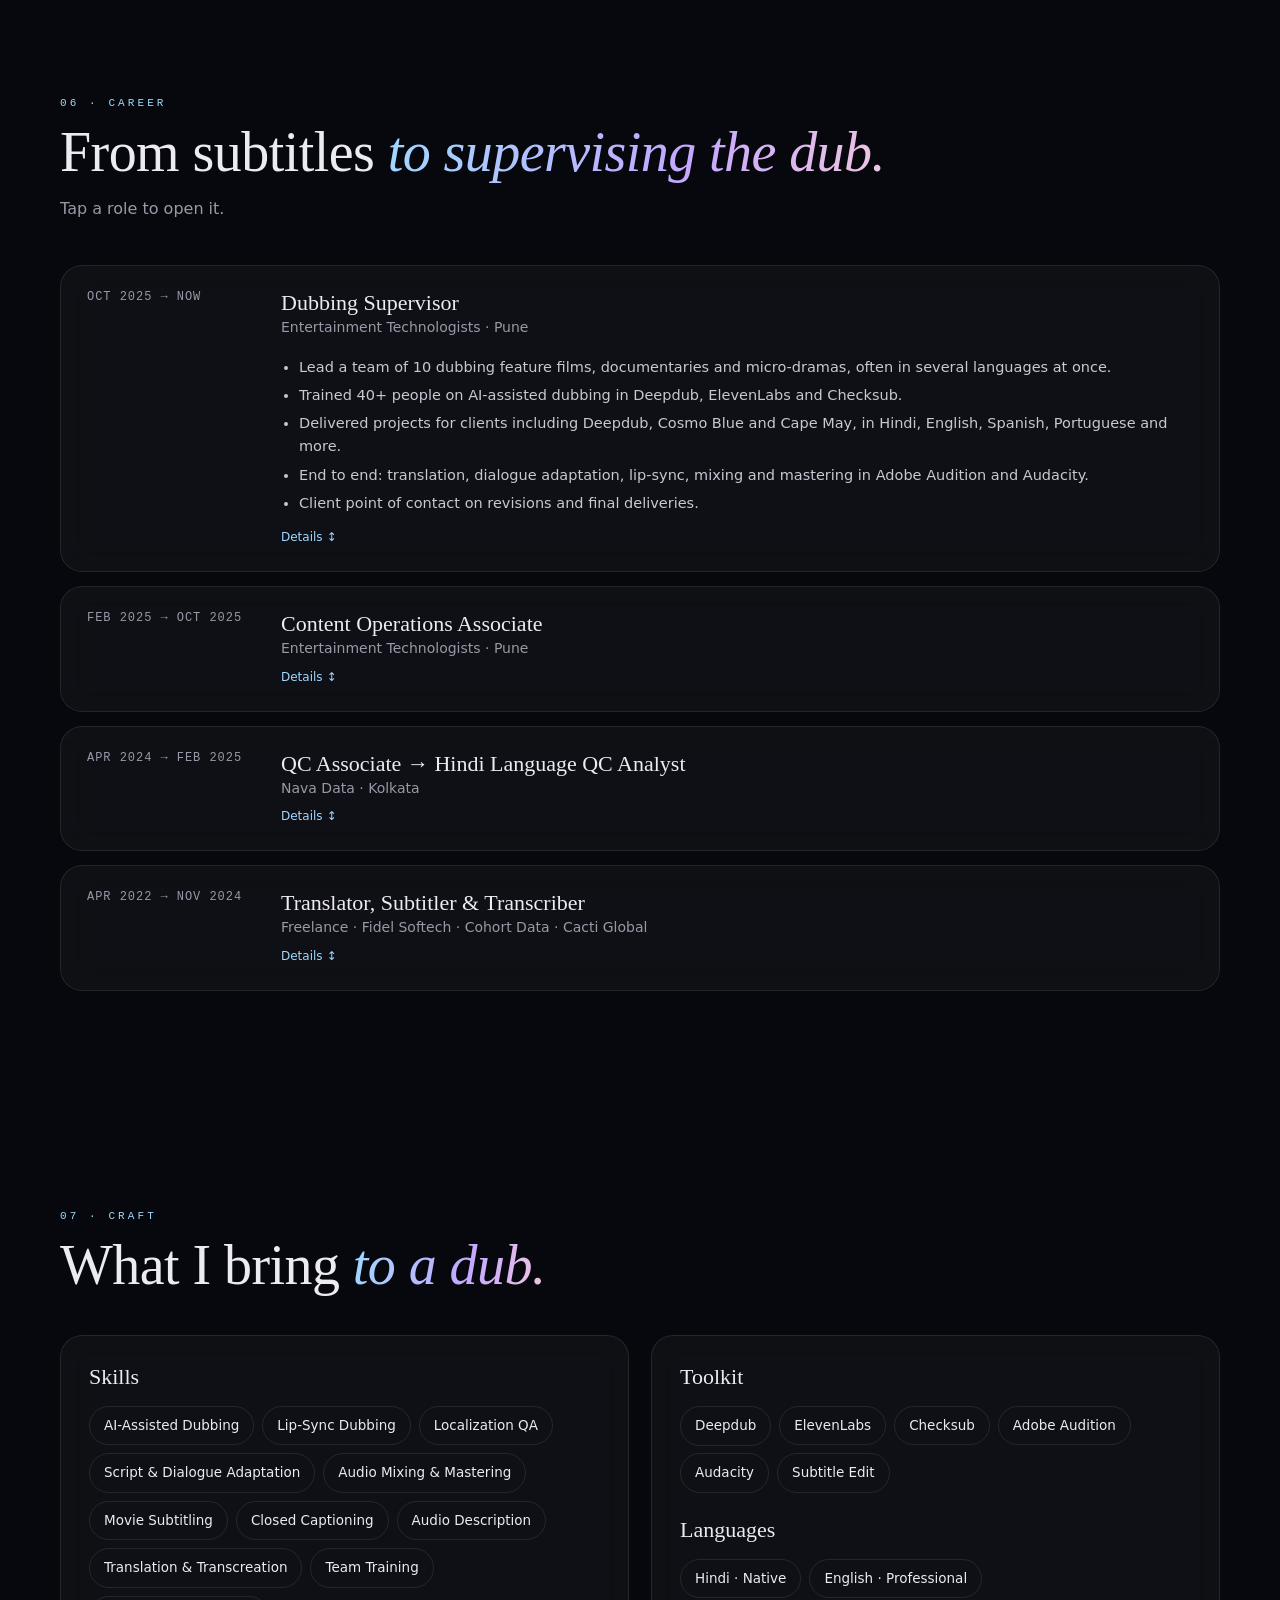
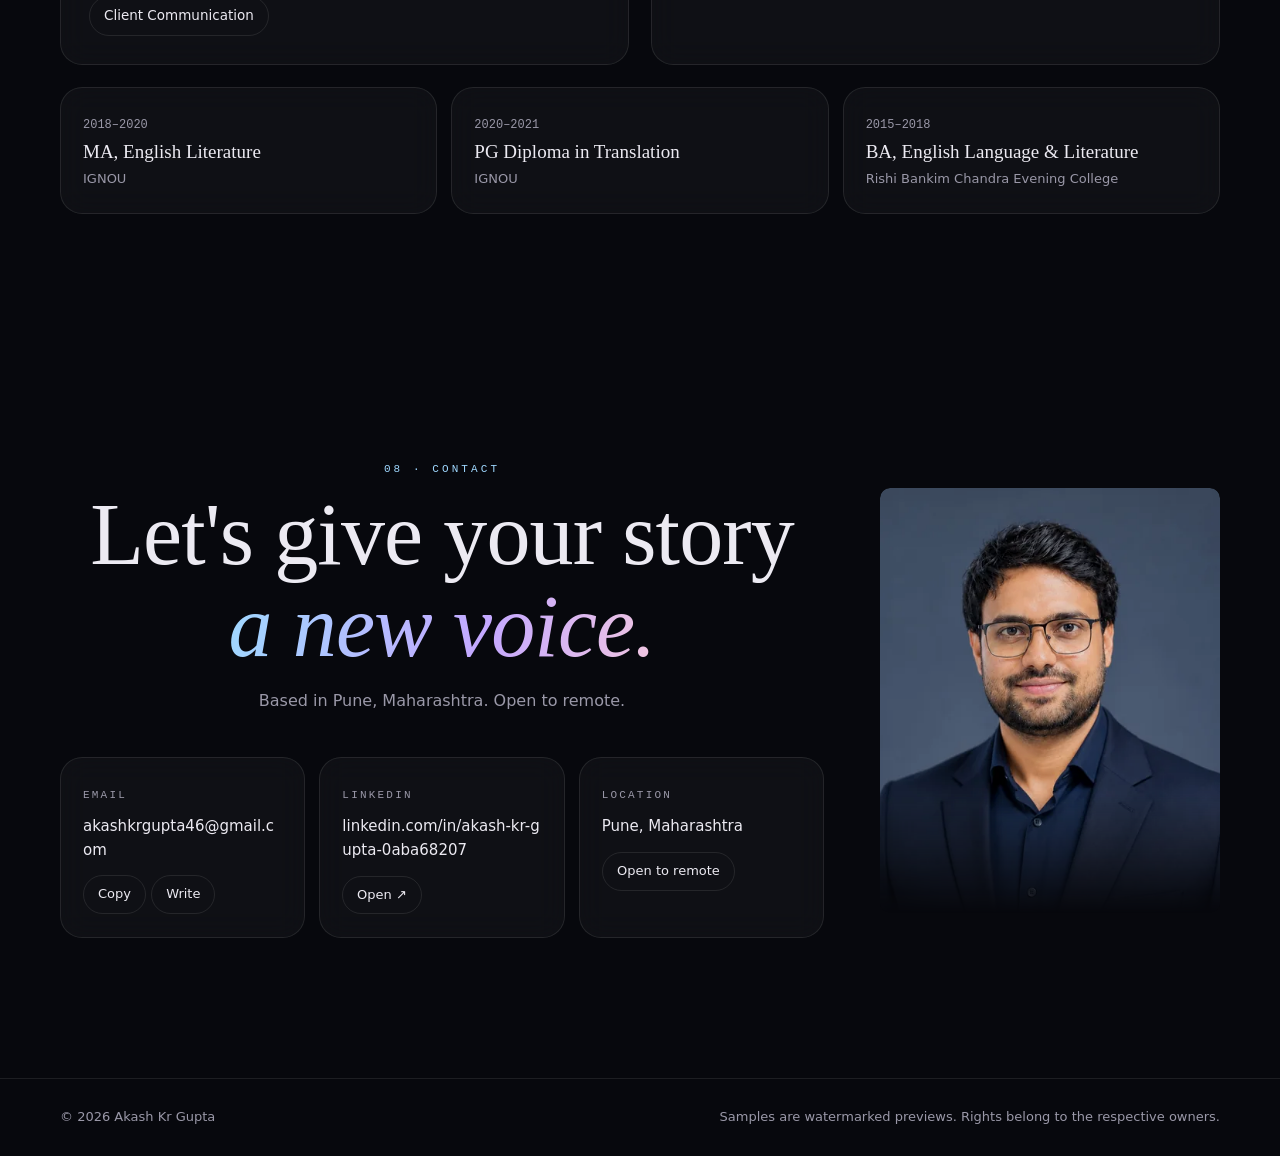
==== commit 49a370b7: "Add Dub with Lip Sync as the homepage master sample Place the new Hindi-to-English-and-Bengali lip-s" ====
--- a/index.html
+++ b/index.html
@@ -80,10 +80,14 @@
 <section id="work"><div class="wrap">
  <p class="eyebrow rv">03 · Featured samples</p>
  <h2 class="rv">Find your language. <em>Press play.</em></h2>
- <p class="lead rv">Six favourites. Hover to preview, click to watch. Pick a planet to open that language in the full library.</p>
+ <p class="lead rv">The latest master sample first, then six favourites. Hover to preview, click to watch. Pick a planet to open that language in the full library.</p>
+ <figure class="master rv">
+  <div class="glass stage"><video id="masterv" controls playsinline preload="metadata" poster="assets/img/dub-with-lip-sync.jpg" src="assets/video/dub-with-lip-sync.mp4" title="Dub with Lip Sync"></video></div>
+  <figcaption class="master-meta"><span class="eyebrow">Master sample</span><b>Dub with Lip Sync</b><small>Hindi → English + Bengali · Drama</small></figcaption>
+ </figure>
  <div class="orbitw rv"><svg id="orbit" viewBox="0 0 340 340" role="group" aria-label="Languages, select one to filter samples"></svg><div class="olab"><b id="ob">11 languages</b><p id="op">Hover a planet to see it. Click to open its samples.</p></div></div>
  <div class="grid" id="grid"></div>
- <div class="more-l"><a class="btn g" href="content.html#library">See all 15 samples →</a></div>
+ <div class="more-l"><a class="btn g" href="content.html#library">See all 16 samples →</a></div>
 </div></section>
 
 <section id="latest"><div class="wrap">
--- a/assets/app.css
+++ b/assets/app.css
@@ -202,6 +202,7 @@
 .pg a{padding:6px 14px;border-radius:99px;font-size:13px;text-decoration:none;color:var(--mute)}
 .pg a[aria-current=page]{background:var(--ink);color:#0a0a10}.pg a:not([aria-current]):hover{color:var(--ink)}
 .more-l{display:flex;justify-content:center;margin-top:30px}
+.master{margin-top:36px}.master .stage{border-radius:22px}.master-meta{margin-top:14px}.master-meta .eyebrow{display:block}.master-meta b{display:block;font:400 24px var(--serif);margin:8px 0 4px}.master-meta small{color:var(--mute);font-size:13px}
 .hero.sm{padding-bottom:20px;min-height:0}.hero.sm h1{font-size:clamp(40px,7vw,84px)}
 .lig{display:grid;grid-template-columns:repeat(auto-fill,minmax(280px,1fr));gap:18px;margin-top:28px}
 .lic{display:flex;flex-direction:column;border-radius:20px;overflow:hidden;border:1px solid var(--line);background:var(--glass);transition:transform .35s cubic-bezier(.2,.7,.2,1),border-color .3s;animation:in .5s both}
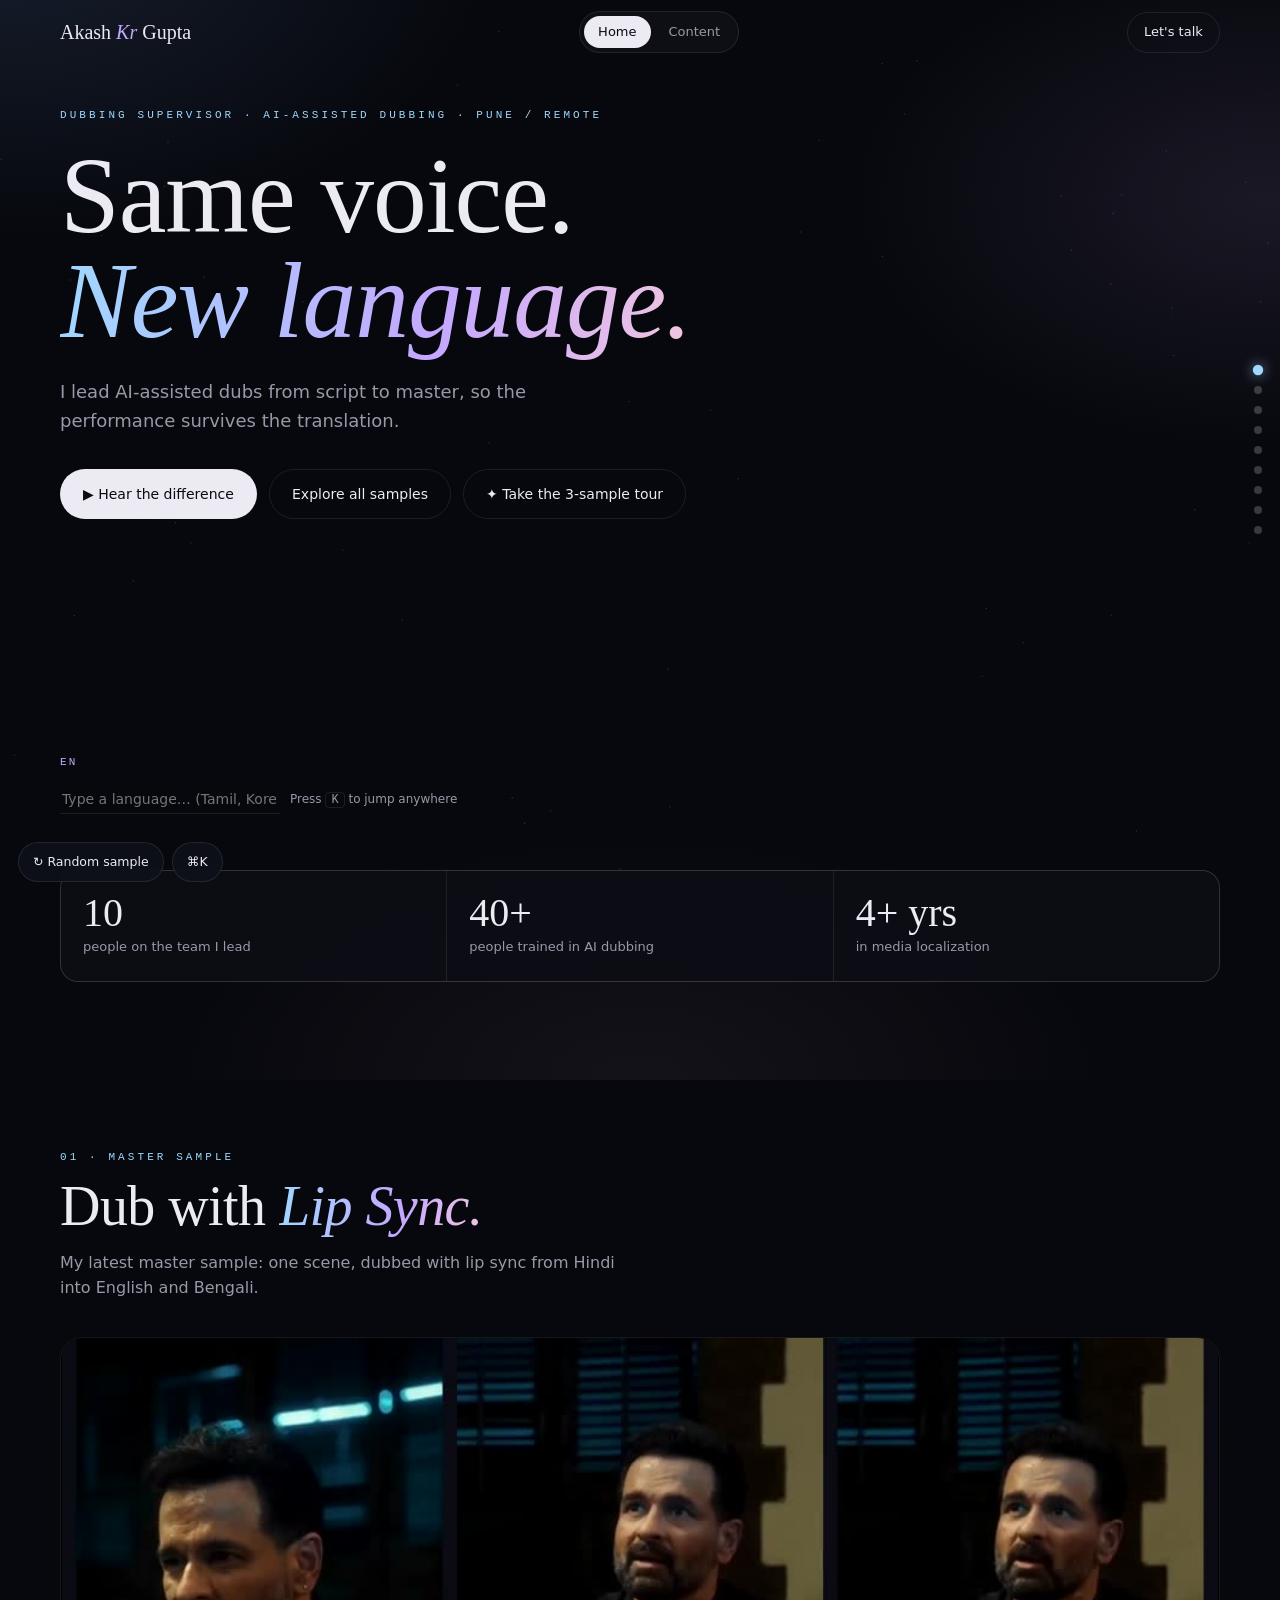
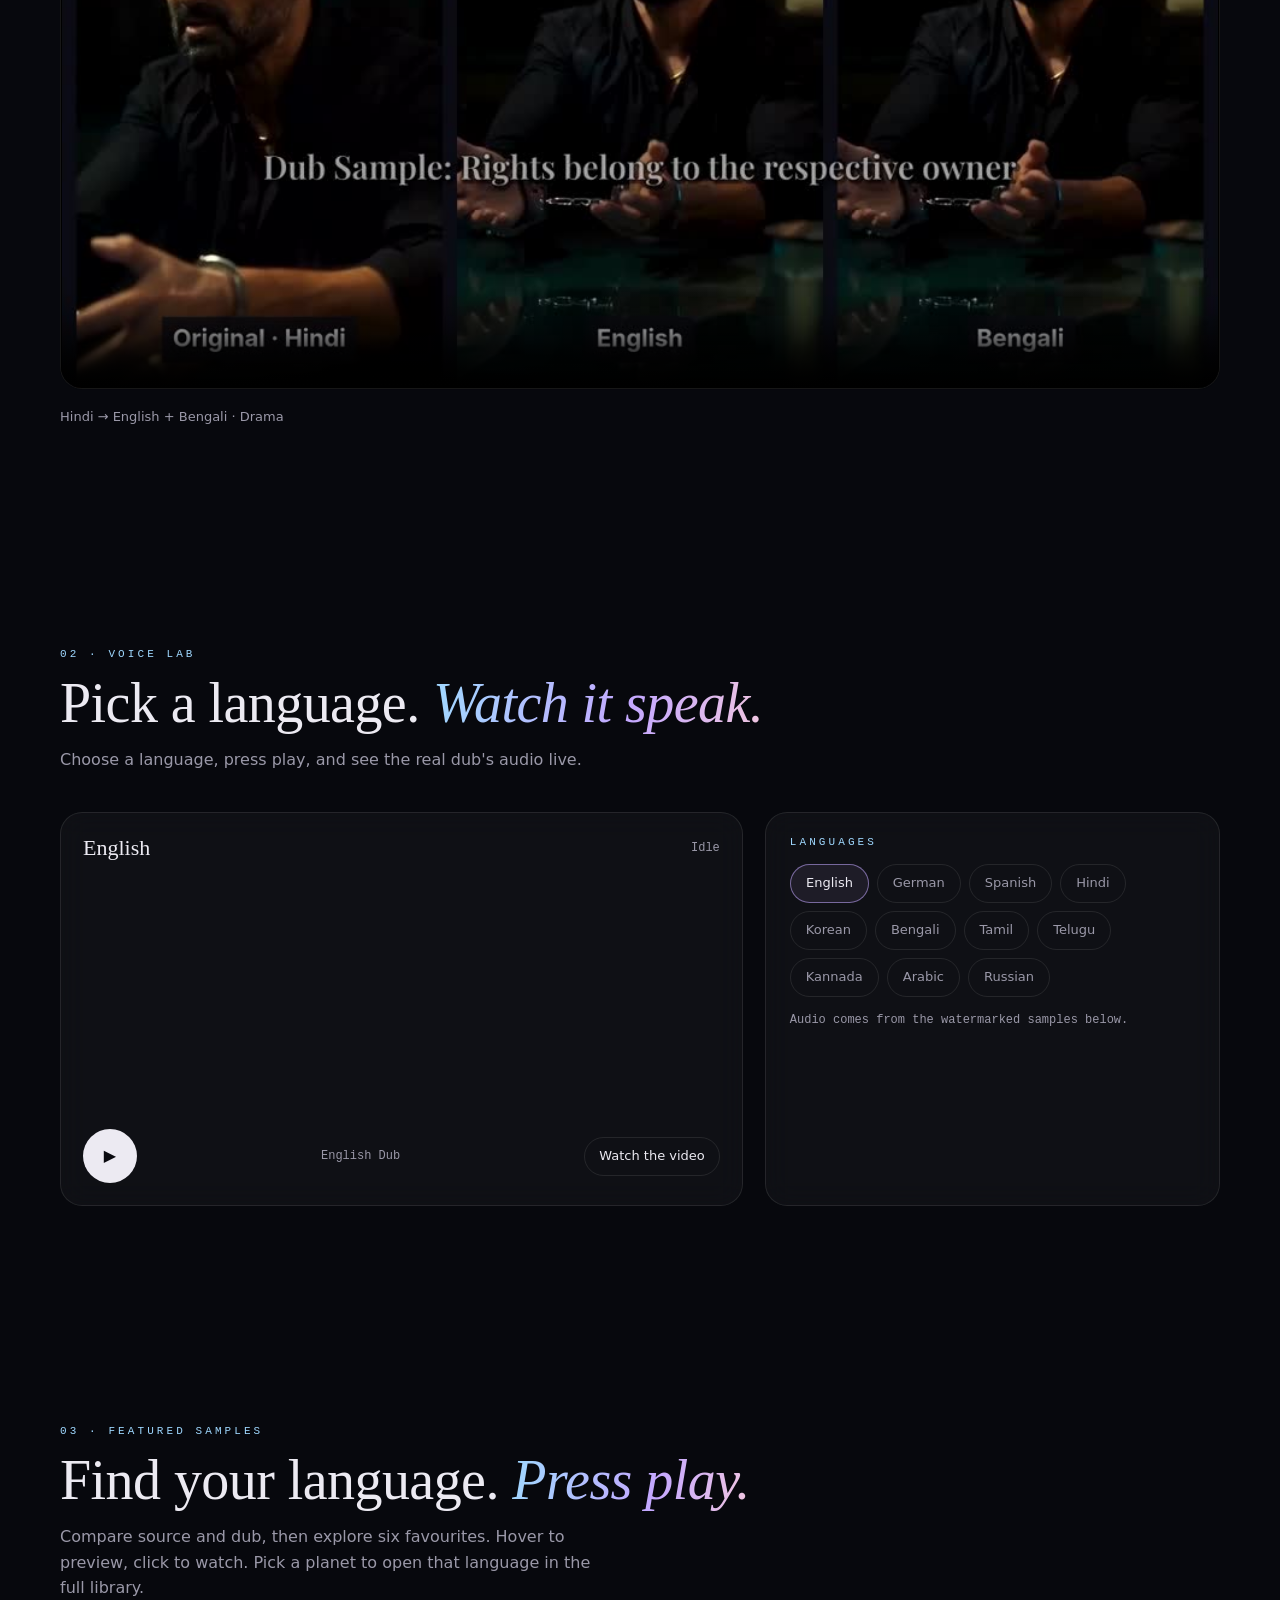
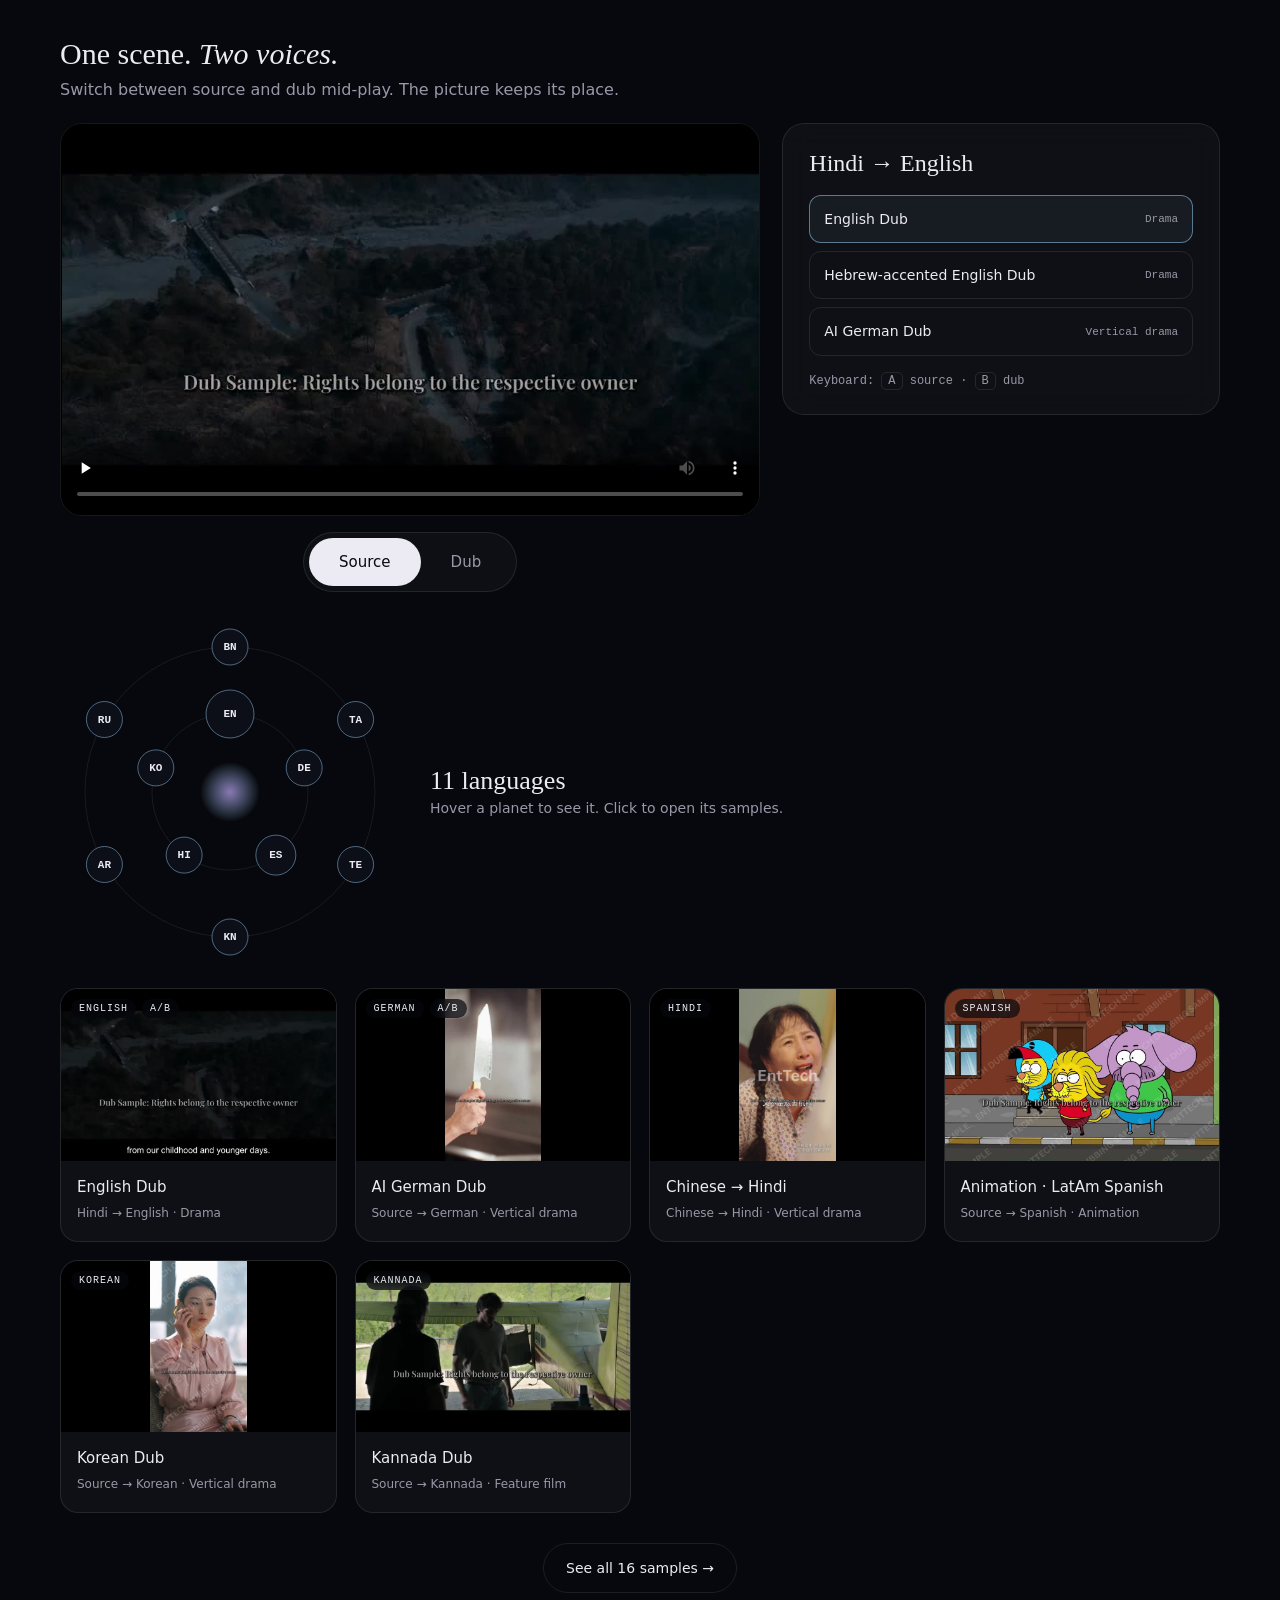
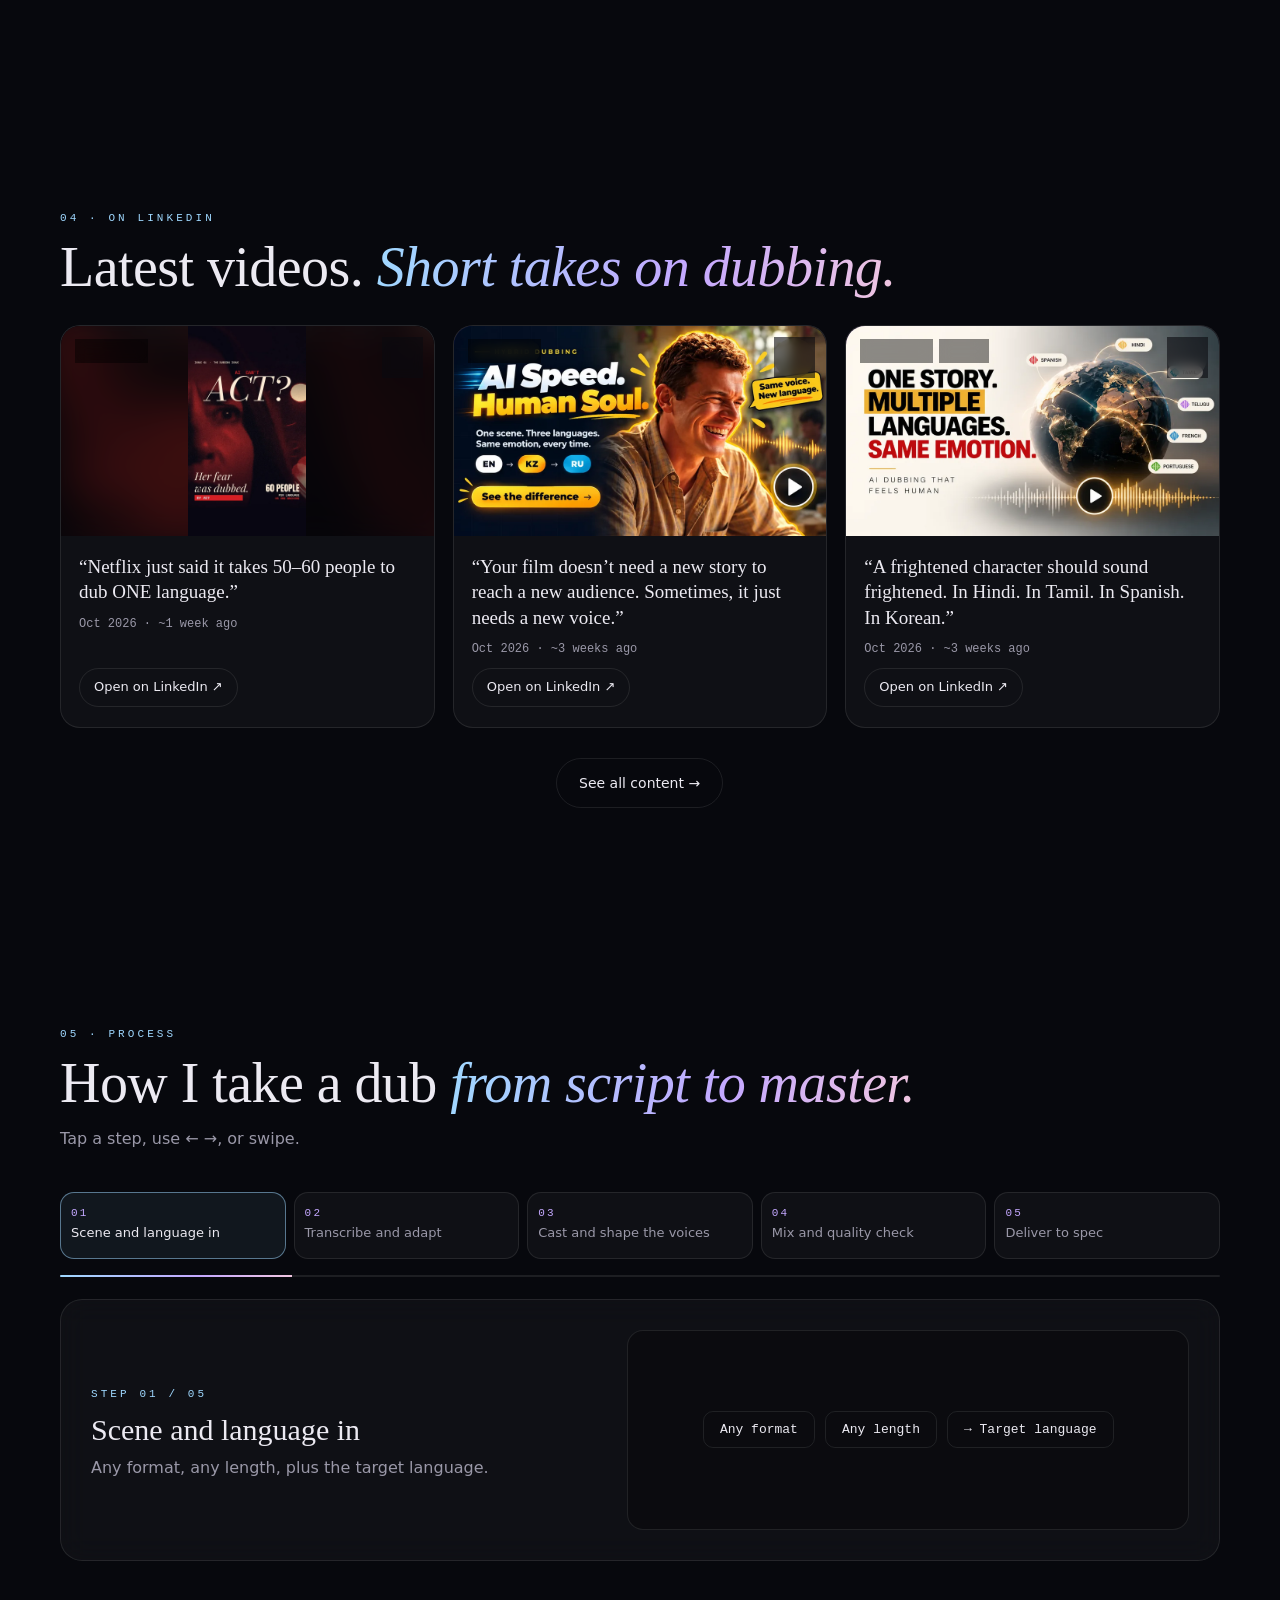
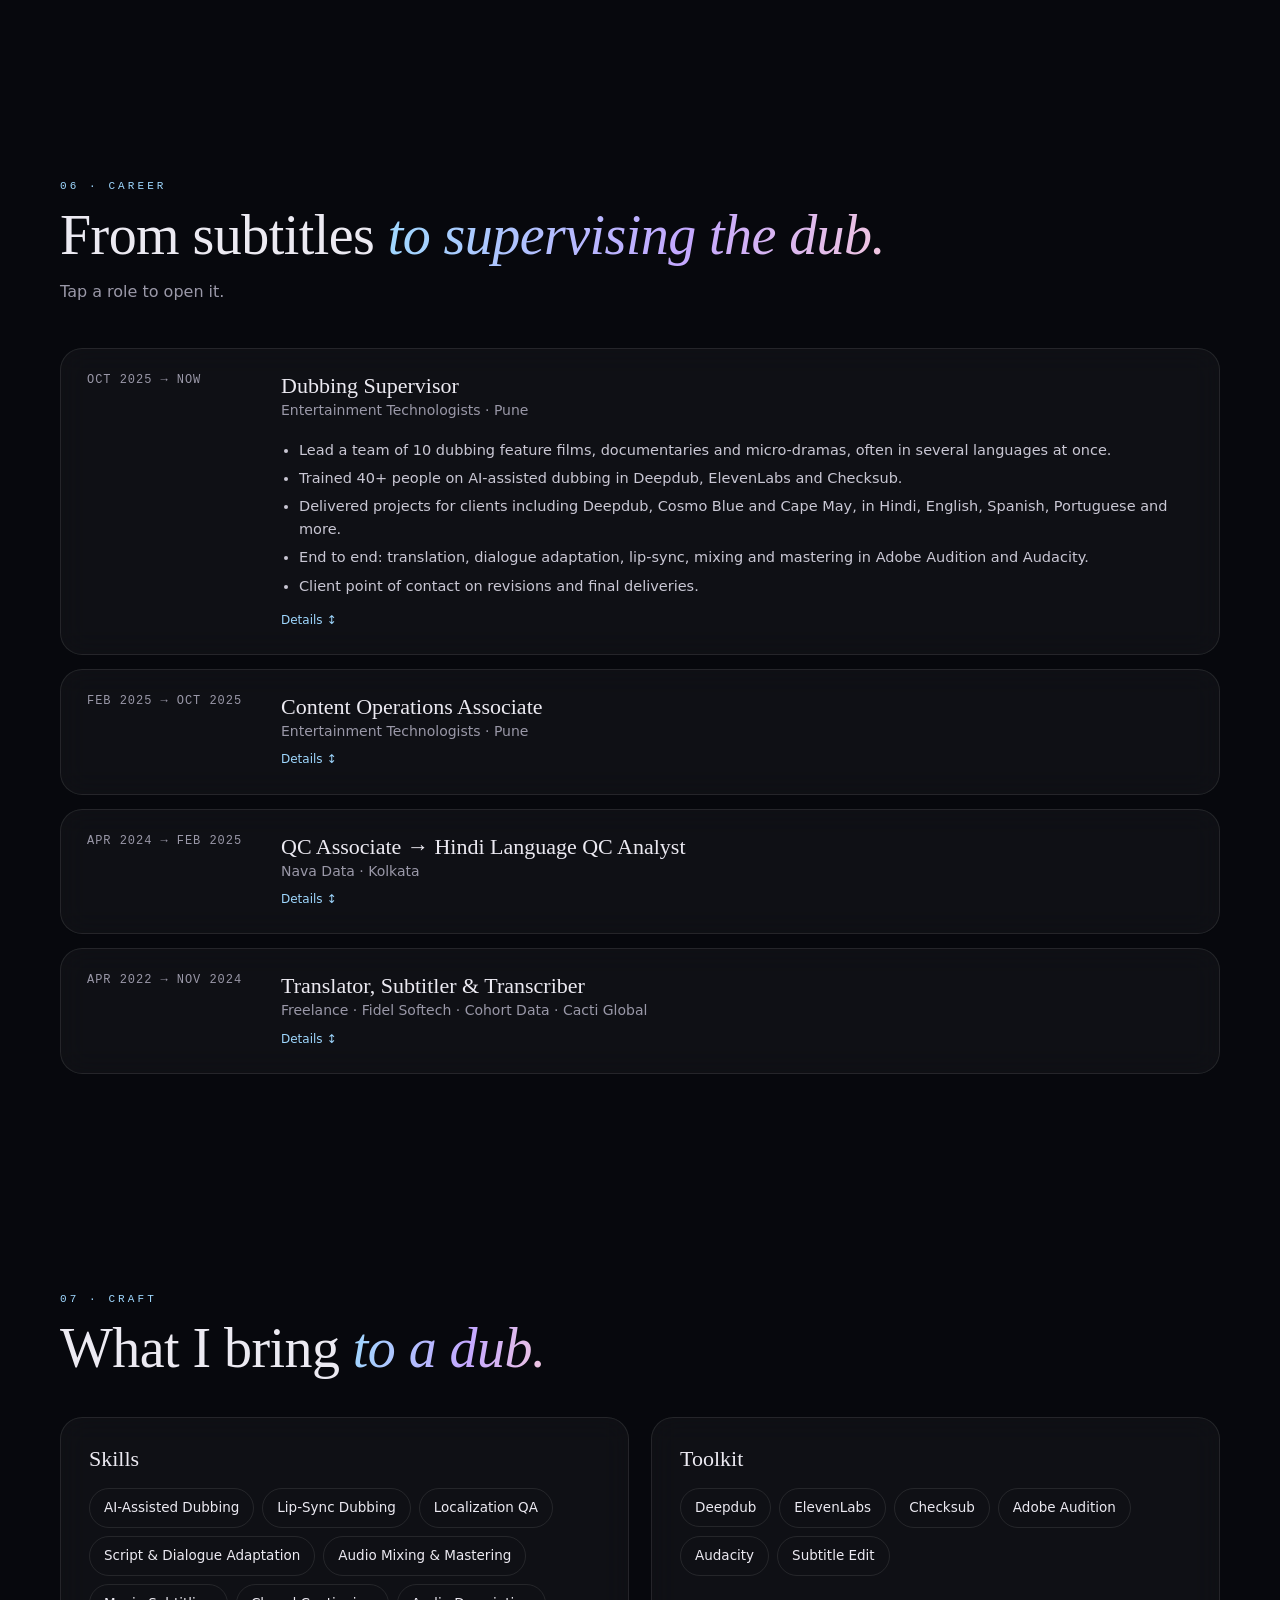
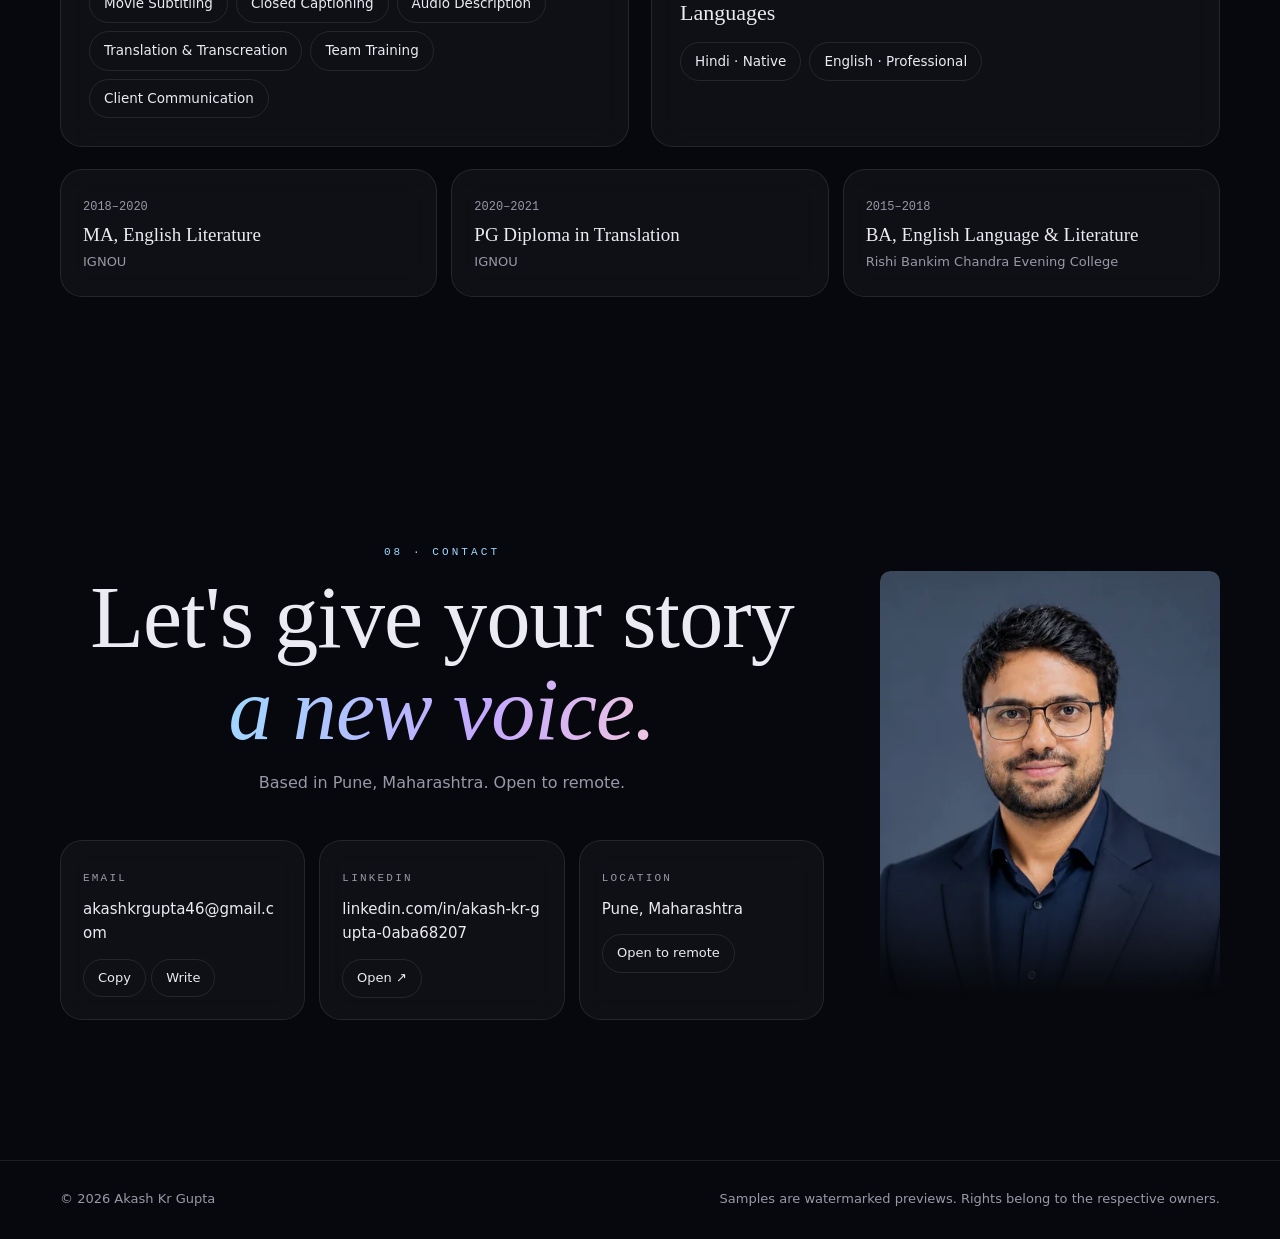
==== commit dc785939: "Move Dub with Lip Sync to top section; One scene. Two voices. switcher to Featured samples" ====
--- a/index.html
+++ b/index.html
@@ -52,17 +52,13 @@
 </div></header>
 
 <section id="listen"><div class="wrap">
- <p class="eyebrow rv">01 · Hear the difference</p>
- <h2 class="rv">One scene. <em>Two voices.</em></h2>
- <p class="lead rv">Switch between source and dub mid-play. The picture keeps its place.</p>
- <div class="ab rv">
-  <div class="abcol"><div class="glass stage"><video id="abv" playsinline controls preload="none"></video></div><div class="abbar"><div class="switch" role="group" aria-label="Track"><span class="k" id="abk"></span><button id="abA" aria-pressed="true">Source</button><button id="abB" aria-pressed="false">Dub</button></div></div></div>
-  <div class="glass abside">
-   <h3 id="abt"></h3>
-   <div class="scenes" id="abs"></div>
-   <p class="kbd">Keyboard: <kbd>A</kbd> source · <kbd>B</kbd> dub</p>
-  </div>
- </div>
+ <p class="eyebrow rv">01 · Master sample</p>
+ <h2 class="rv">Dub with <em>Lip Sync.</em></h2>
+ <p class="lead rv">My latest master sample: one scene, dubbed with lip sync from Hindi into English and Bengali.</p>
+ <figure class="master rv">
+  <div class="glass stage"><video id="masterv" controls playsinline preload="metadata" poster="assets/img/dub-with-lip-sync.jpg" src="assets/video/dub-with-lip-sync.mp4" title="Dub with Lip Sync"></video></div>
+  <figcaption class="master-meta"><small>Hindi → English + Bengali · Drama</small></figcaption>
+ </figure>
 </div></section>
 
 <section id="lab-s"><div class="wrap">
@@ -80,11 +76,17 @@
 <section id="work"><div class="wrap">
  <p class="eyebrow rv">03 · Featured samples</p>
  <h2 class="rv">Find your language. <em>Press play.</em></h2>
- <p class="lead rv">The latest master sample first, then six favourites. Hover to preview, click to watch. Pick a planet to open that language in the full library.</p>
- <figure class="master rv">
-  <div class="glass stage"><video id="masterv" controls playsinline preload="metadata" poster="assets/img/dub-with-lip-sync.jpg" src="assets/video/dub-with-lip-sync.mp4" title="Dub with Lip Sync"></video></div>
-  <figcaption class="master-meta"><span class="eyebrow">Master sample</span><b>Dub with Lip Sync</b><small>Hindi → English + Bengali · Drama</small></figcaption>
- </figure>
+ <p class="lead rv">Compare source and dub, then explore six favourites. Hover to preview, click to watch. Pick a planet to open that language in the full library.</p>
+ <h3 class="rv" style="font:400 30px var(--serif);margin:36px 0 6px">One scene. <em>Two voices.</em></h3>
+ <p class="lead rv">Switch between source and dub mid-play. The picture keeps its place.</p>
+ <div class="ab rv" style="margin-top:20px">
+  <div class="abcol"><div class="glass stage"><video id="abv" playsinline controls preload="none"></video></div><div class="abbar"><div class="switch" role="group" aria-label="Track"><span class="k" id="abk"></span><button id="abA" aria-pressed="true">Source</button><button id="abB" aria-pressed="false">Dub</button></div></div></div>
+  <div class="glass abside">
+   <h3 id="abt"></h3>
+   <div class="scenes" id="abs"></div>
+   <p class="kbd">Keyboard: <kbd>A</kbd> source · <kbd>B</kbd> dub</p>
+  </div>
+ </div>
  <div class="orbitw rv"><svg id="orbit" viewBox="0 0 340 340" role="group" aria-label="Languages, select one to filter samples"></svg><div class="olab"><b id="ob">11 languages</b><p id="op">Hover a planet to see it. Click to open its samples.</p></div></div>
  <div class="grid" id="grid"></div>
  <div class="more-l"><a class="btn g" href="content.html#library">See all 16 samples →</a></div>
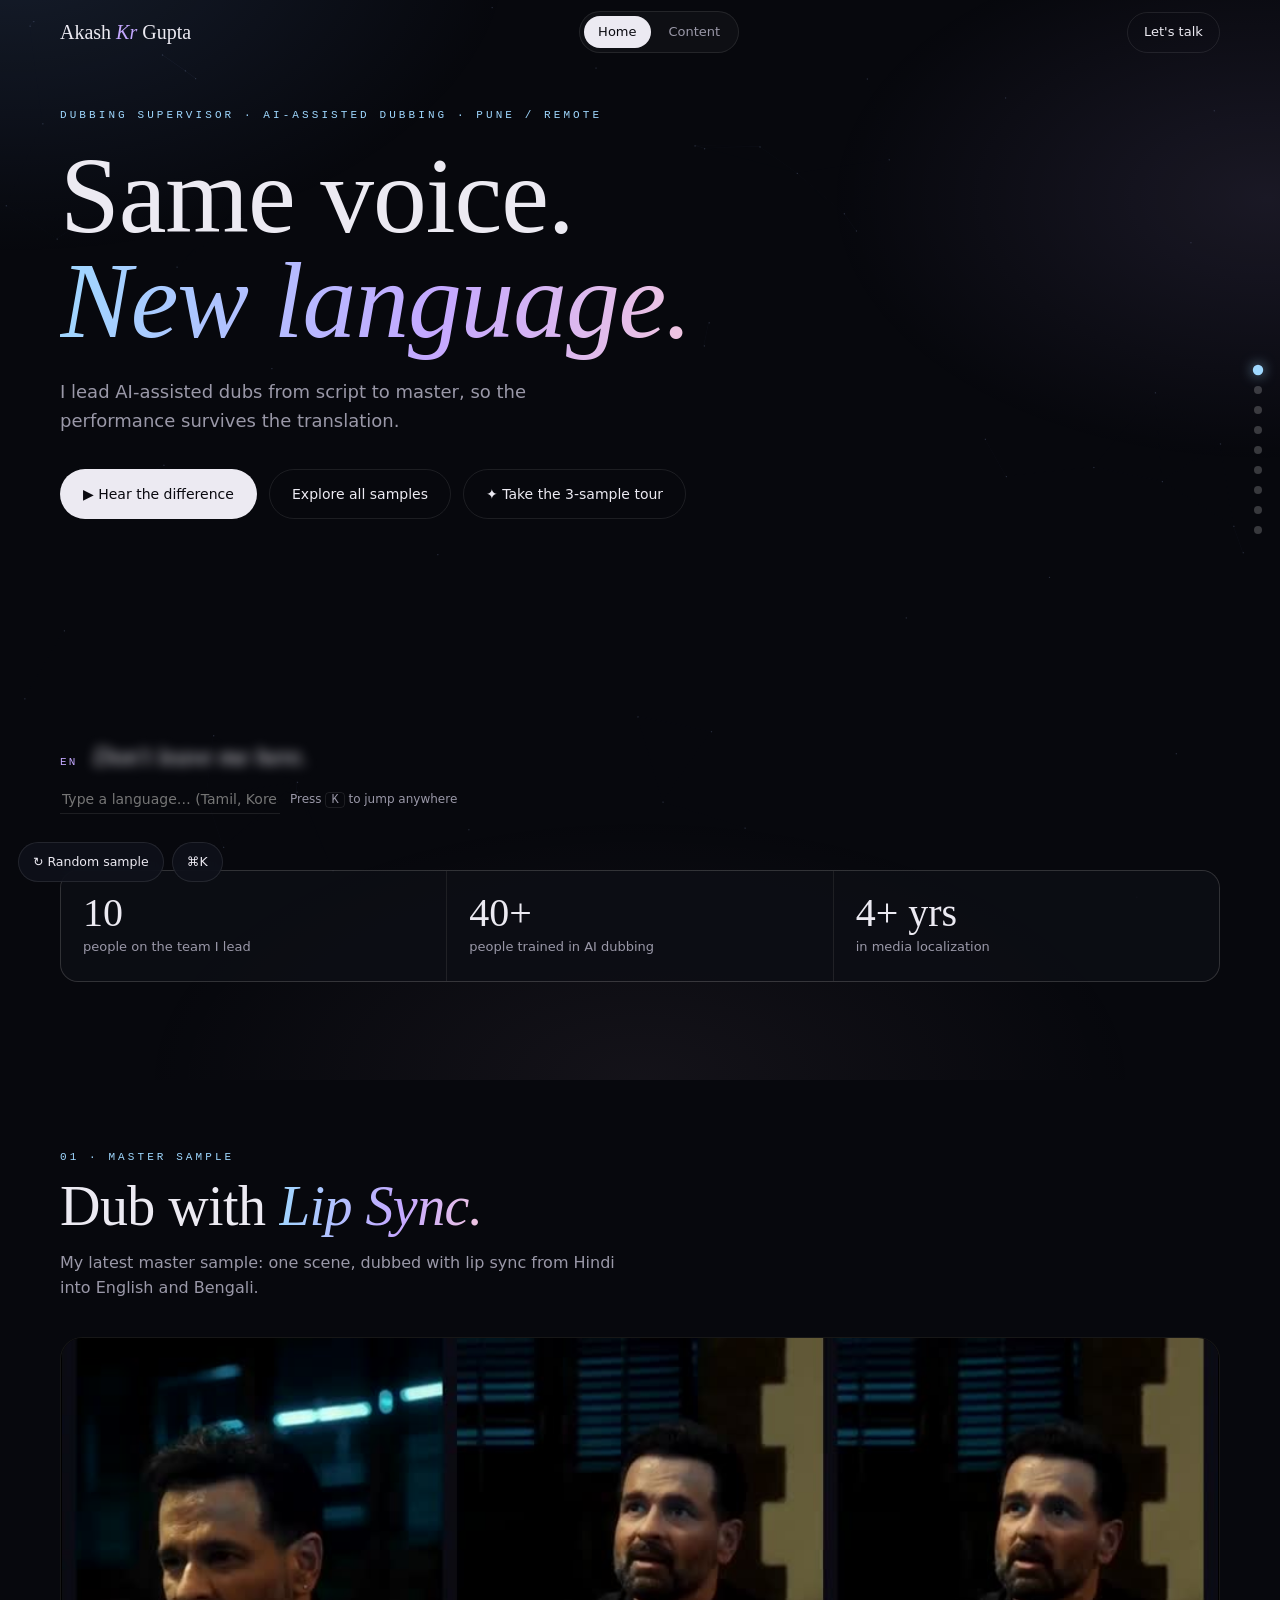
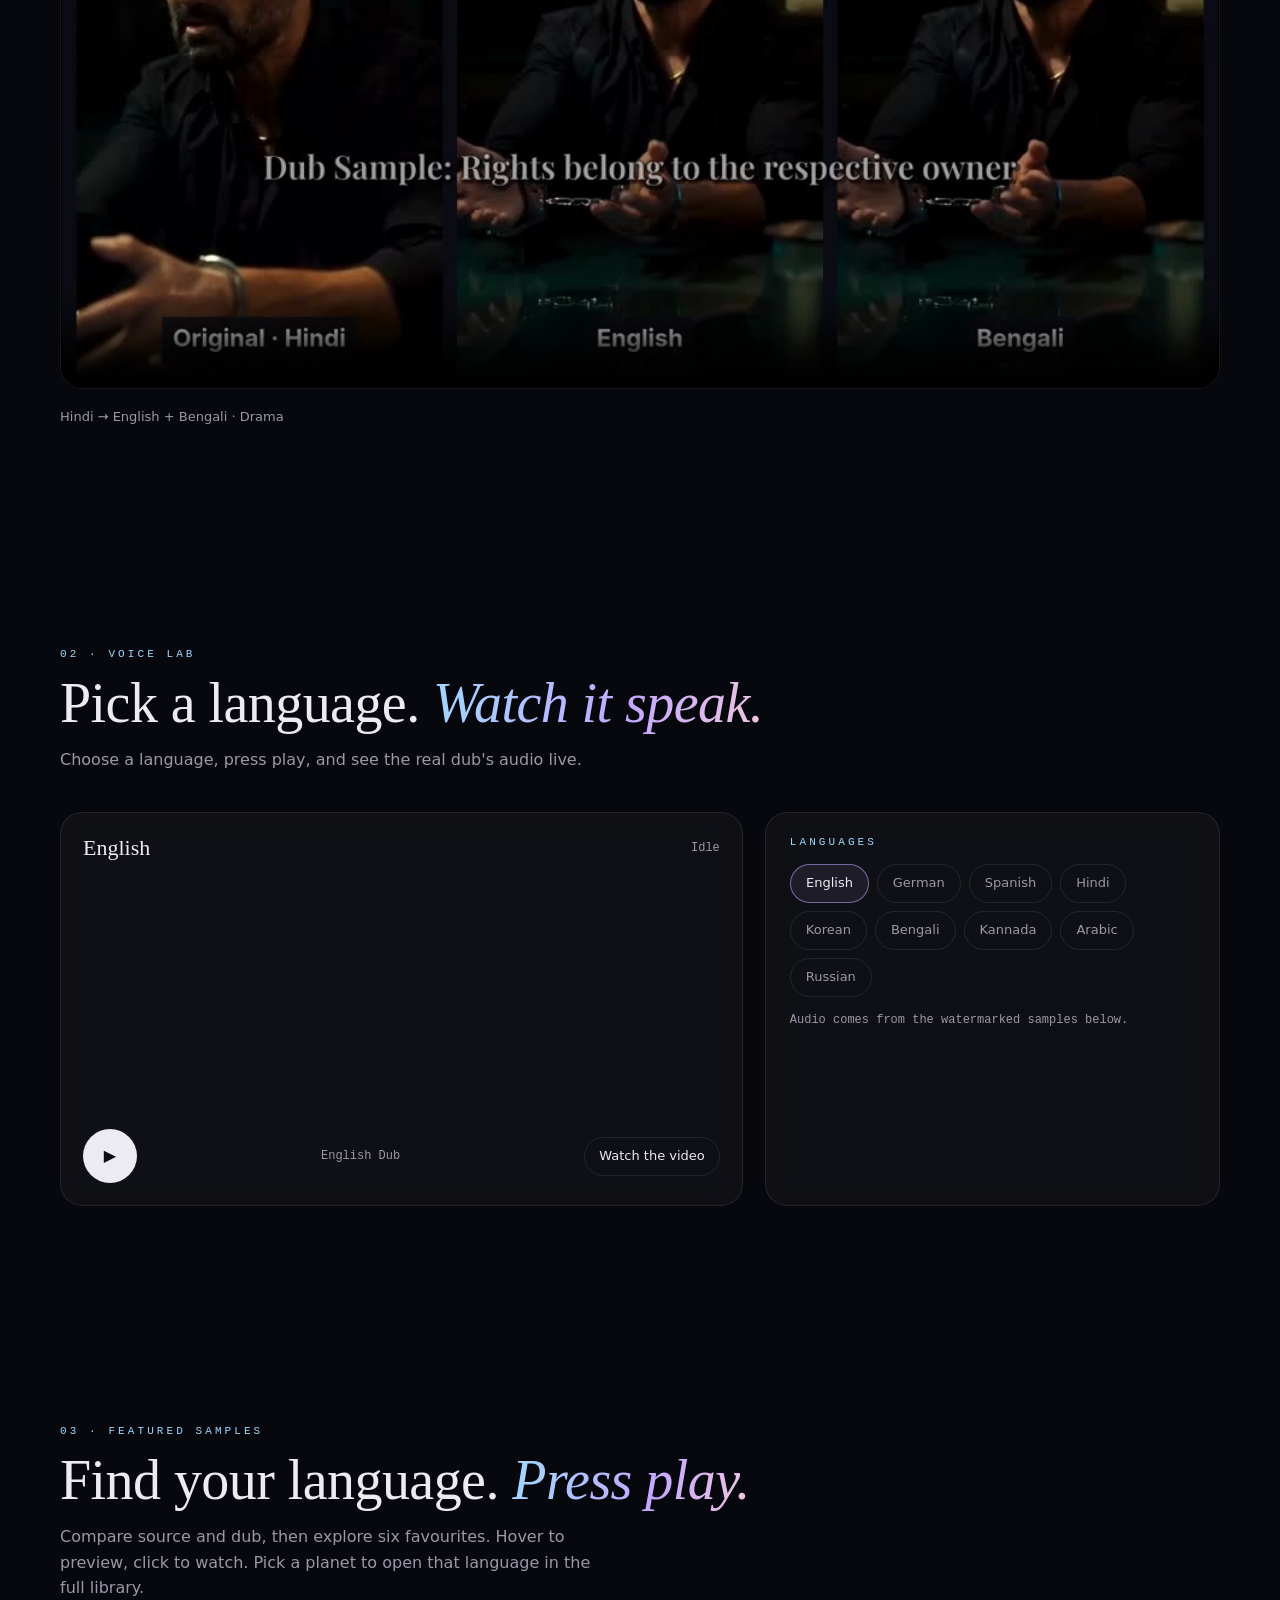
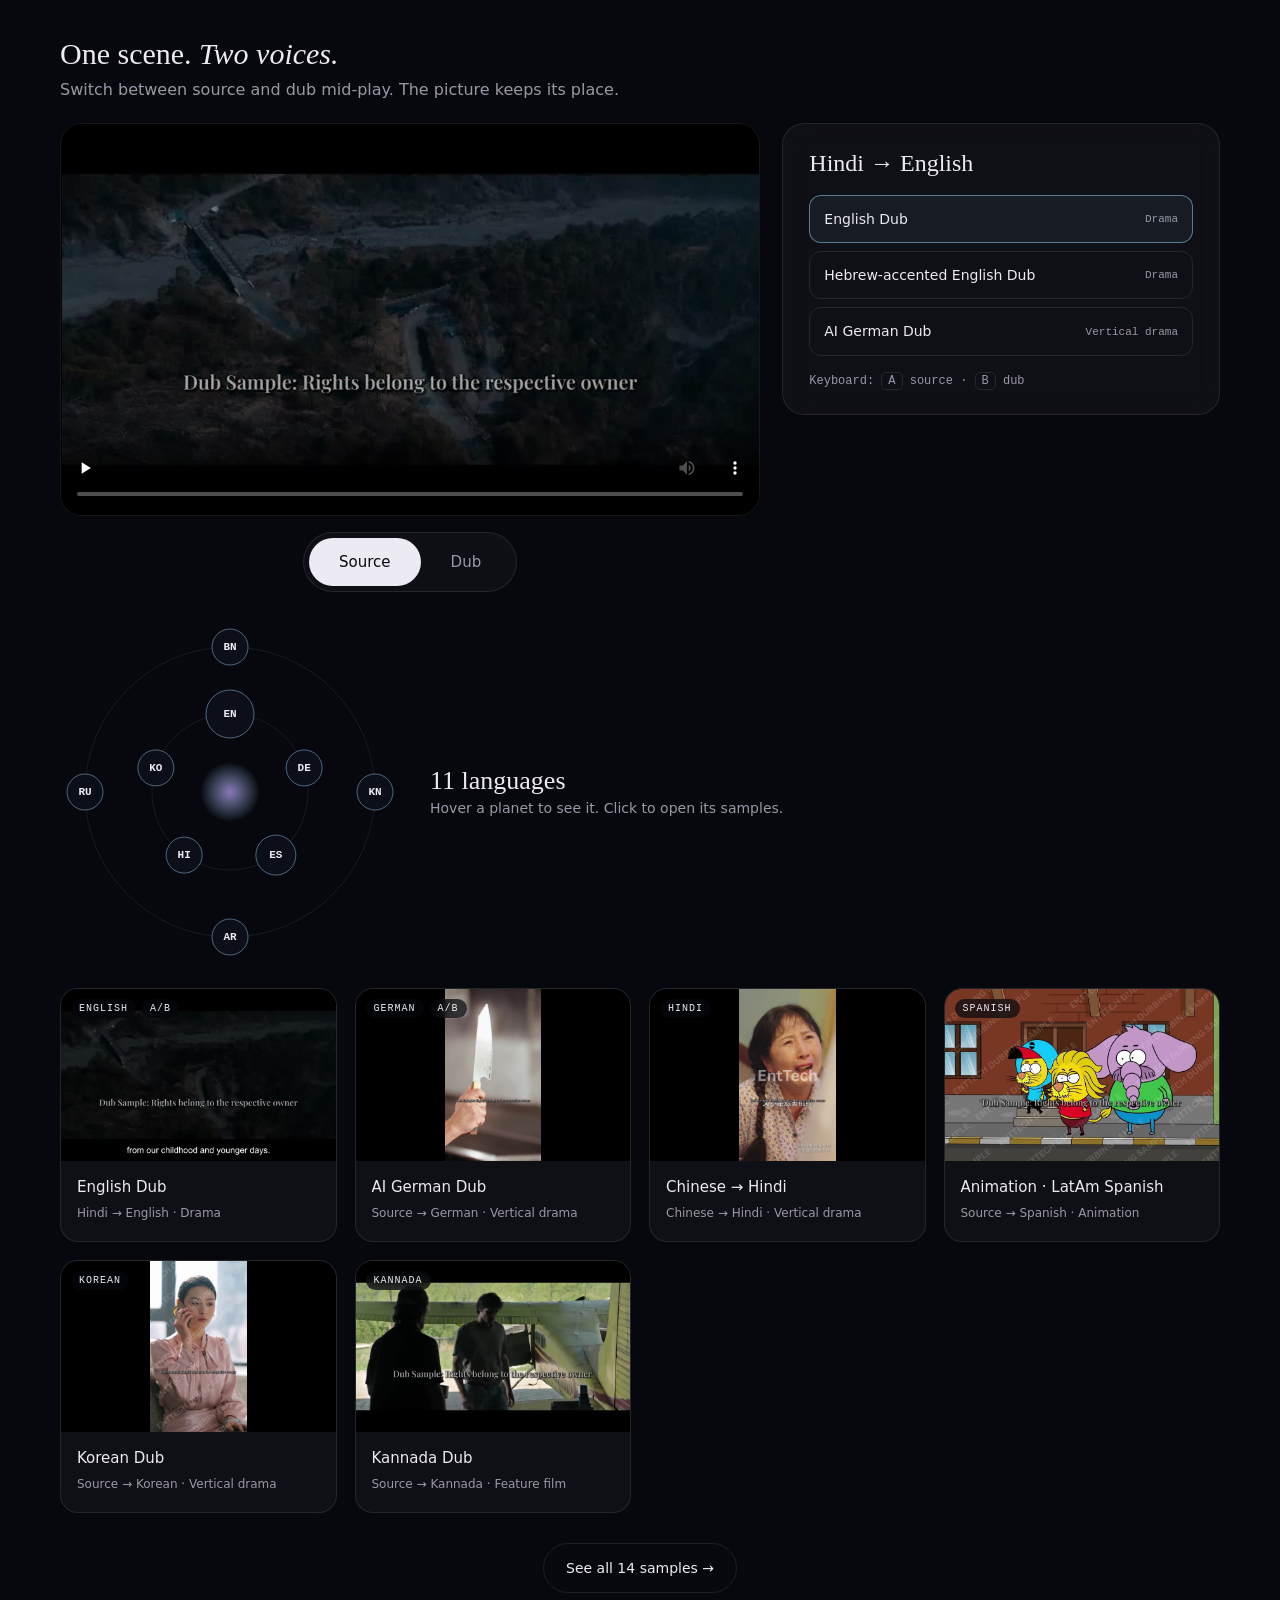
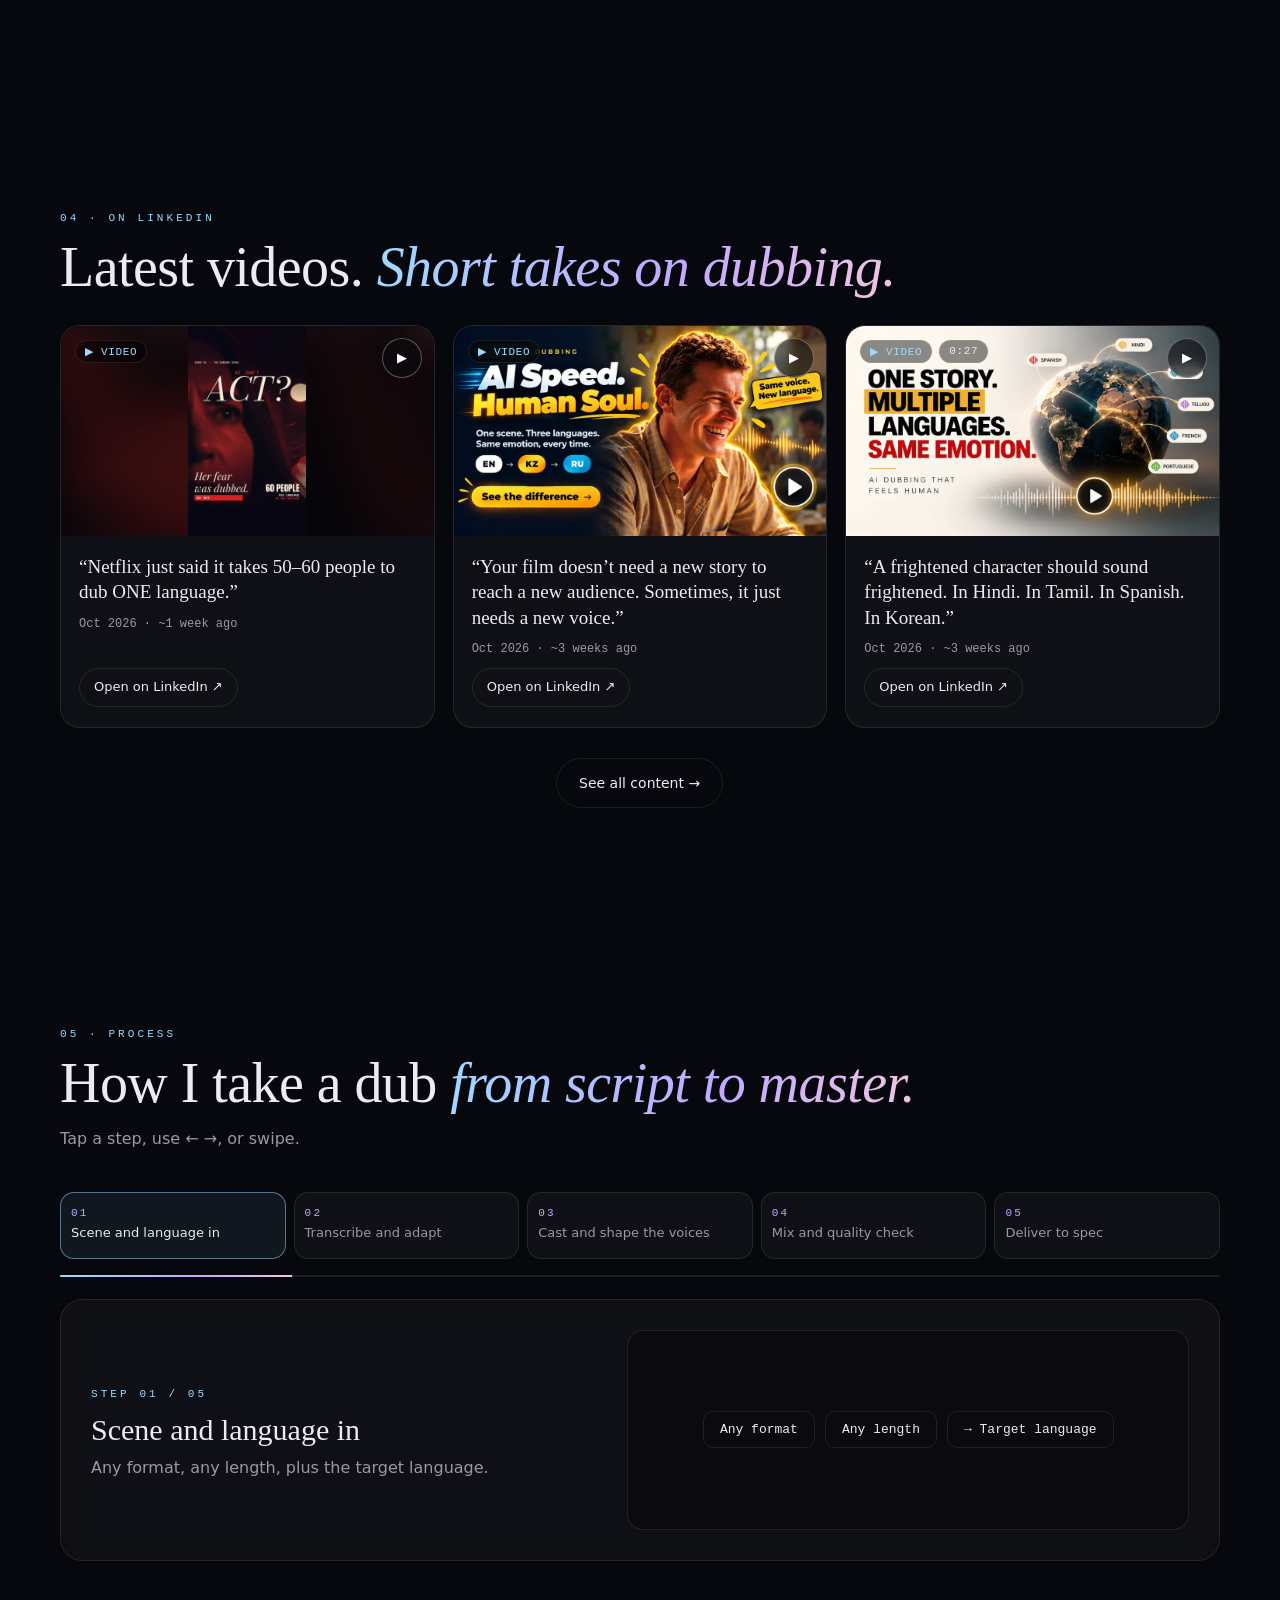
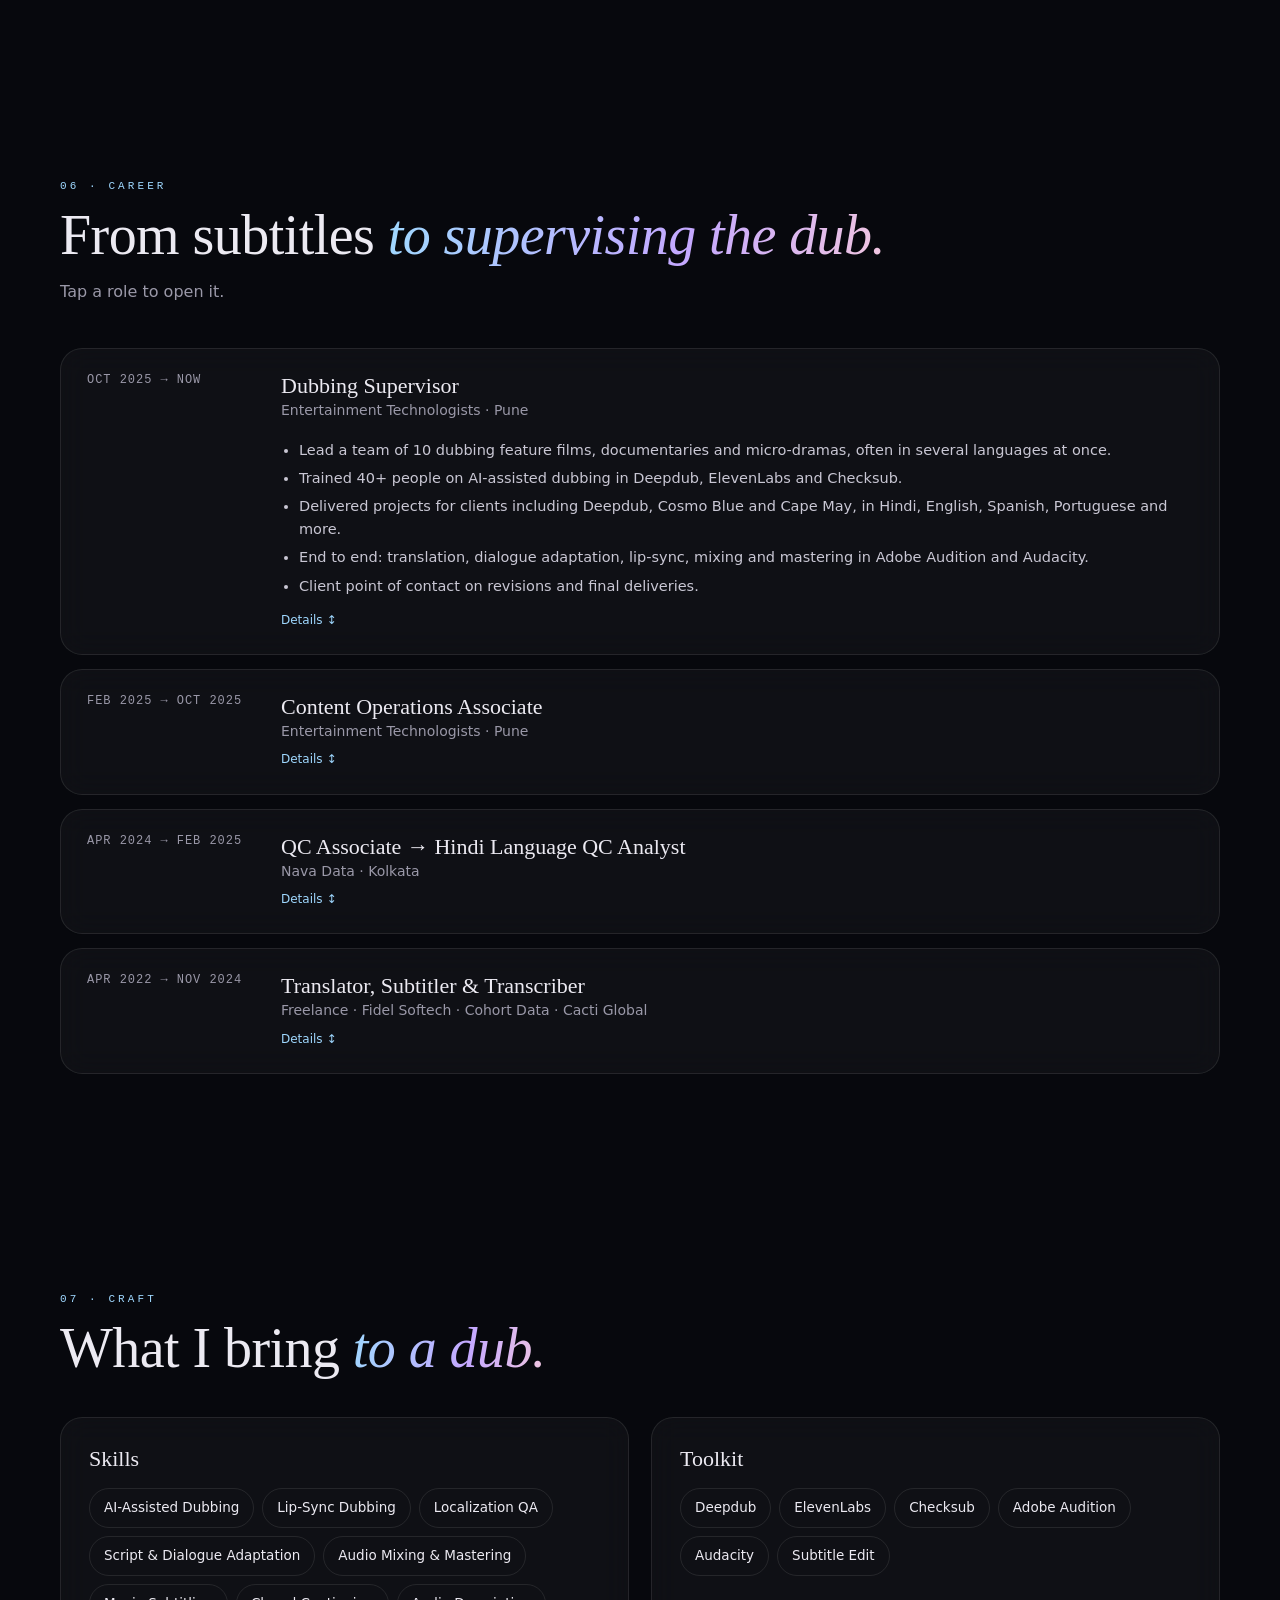
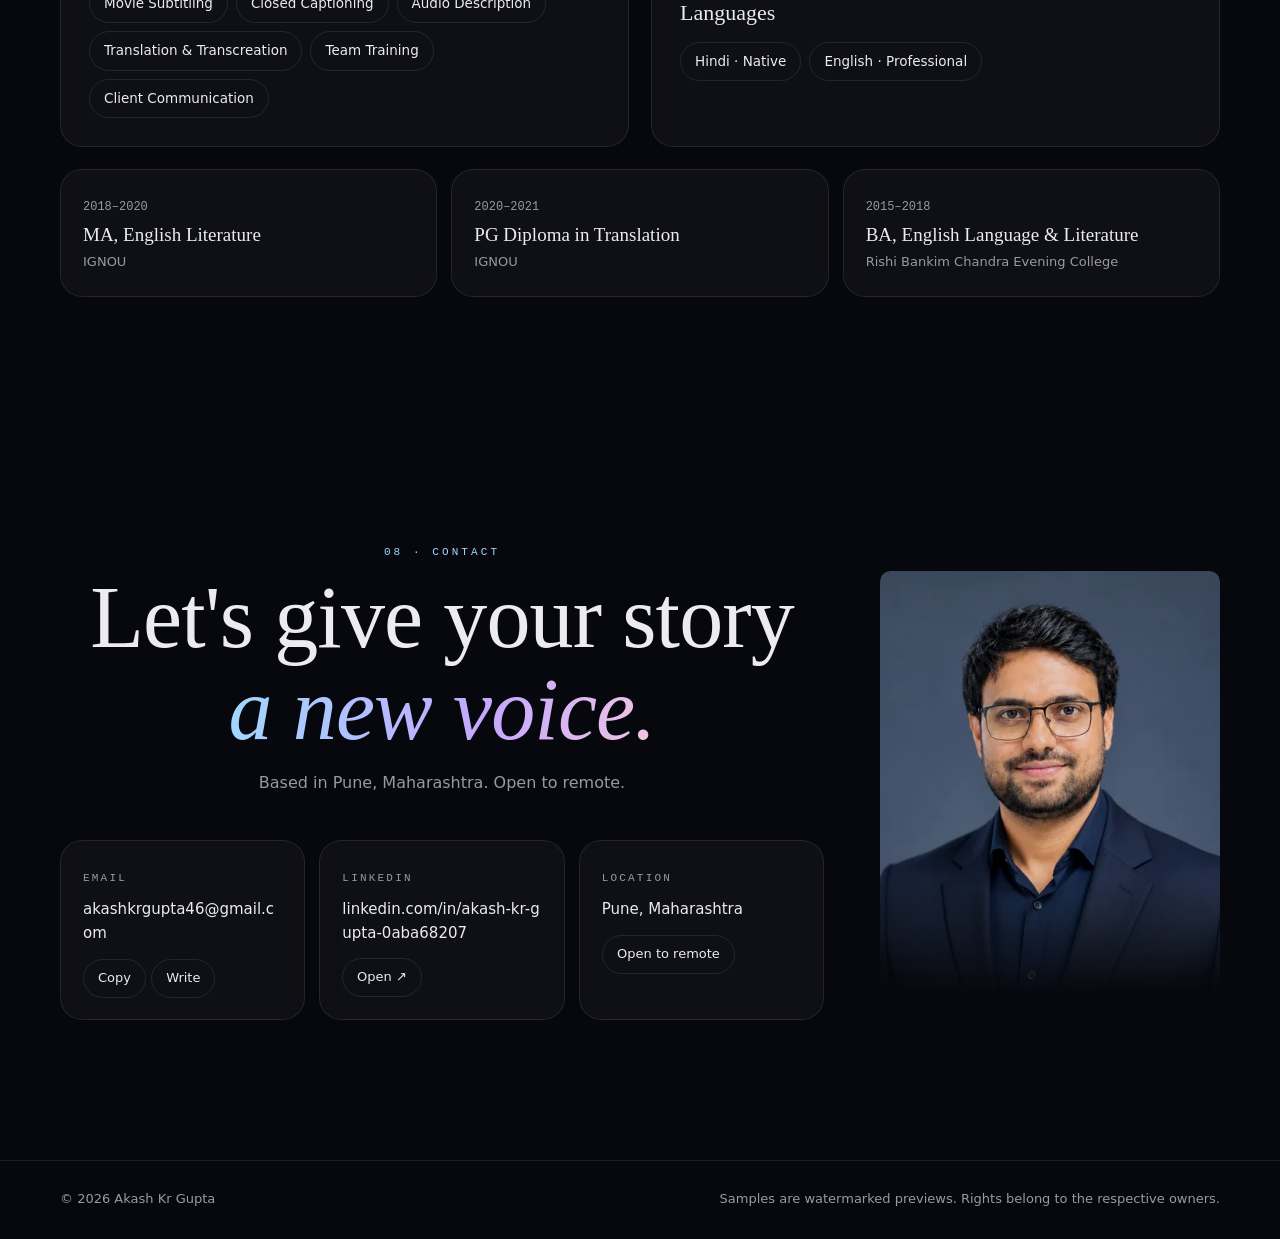
==== commit 7b0cc606: "Remove Tamil and Telugu dub samples; library now 14" ====
--- a/index.html
+++ b/index.html
@@ -89,7 +89,7 @@
  </div>
  <div class="orbitw rv"><svg id="orbit" viewBox="0 0 340 340" role="group" aria-label="Languages, select one to filter samples"></svg><div class="olab"><b id="ob">11 languages</b><p id="op">Hover a planet to see it. Click to open its samples.</p></div></div>
  <div class="grid" id="grid"></div>
- <div class="more-l"><a class="btn g" href="content.html#library">See all 16 samples →</a></div>
+ <div class="more-l"><a class="btn g" href="content.html#library">See all 14 samples →</a></div>
 </div></section>
 
 <section id="latest"><div class="wrap">
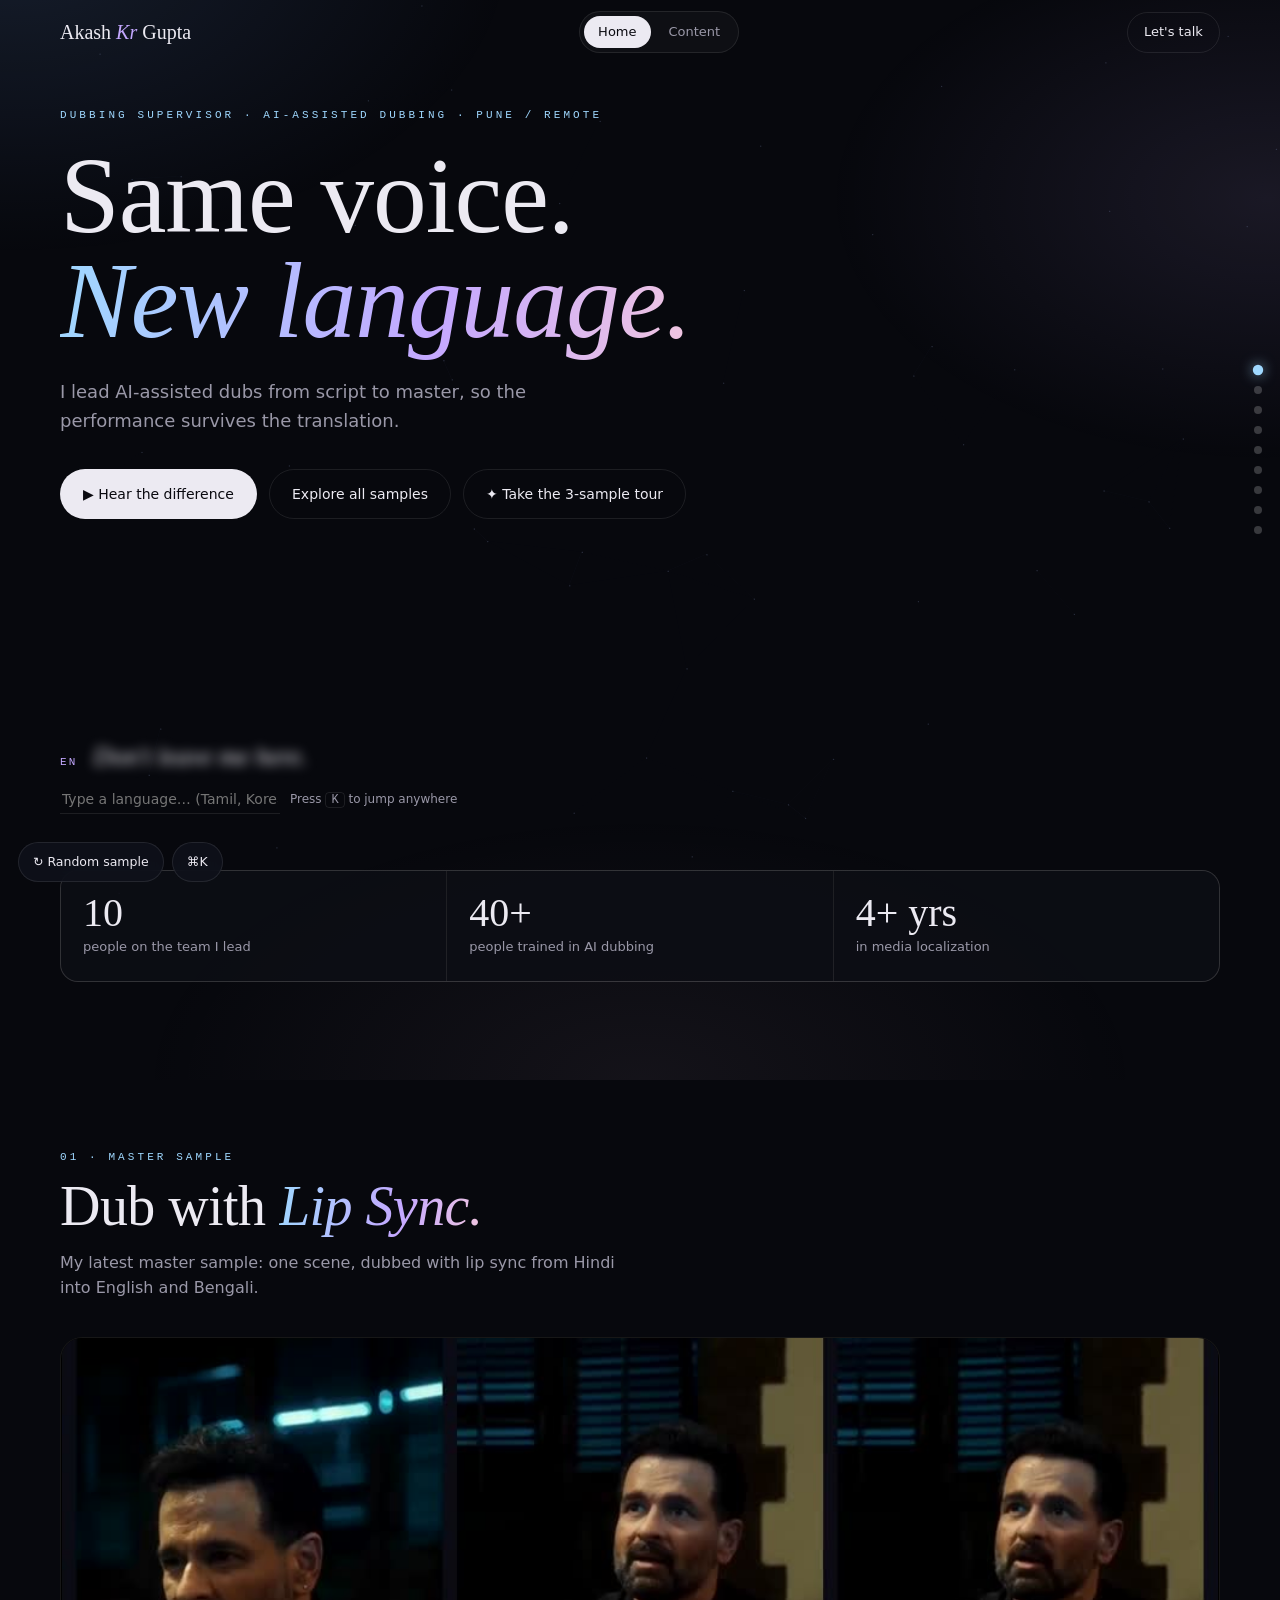
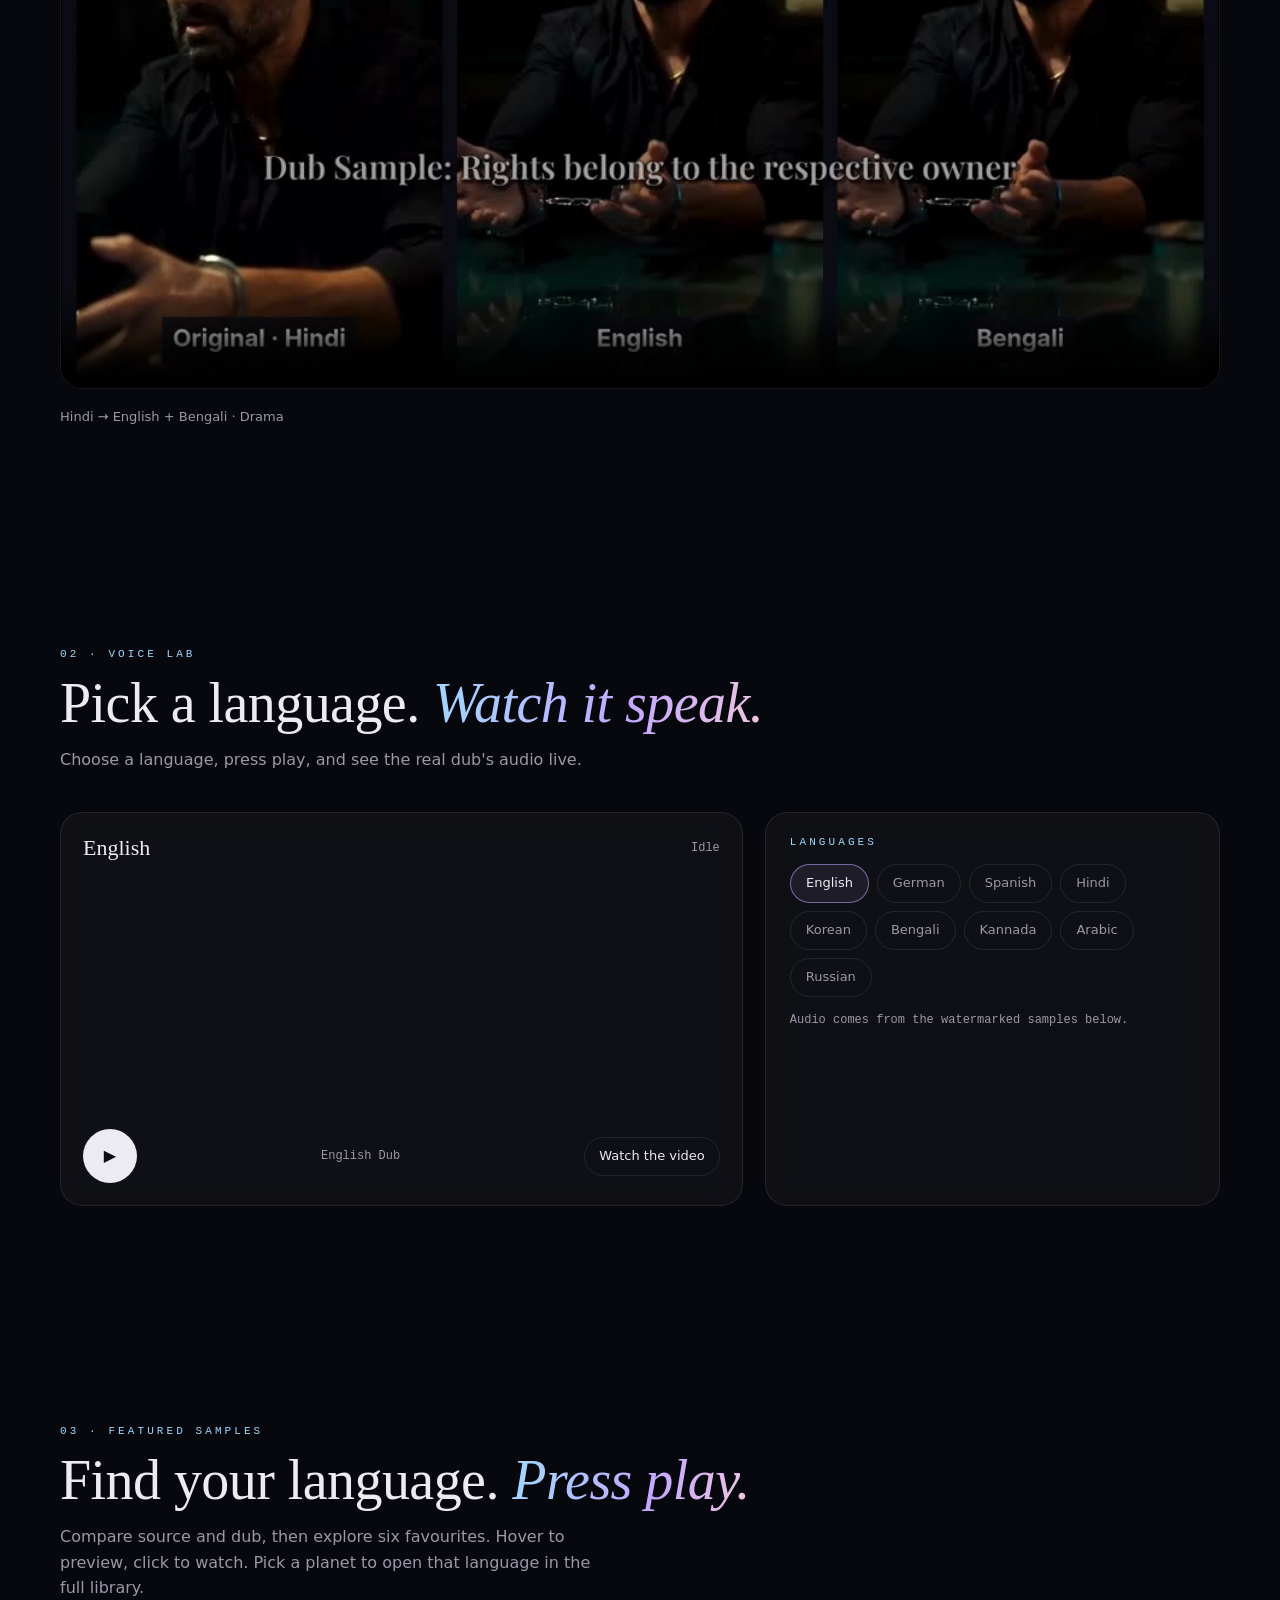
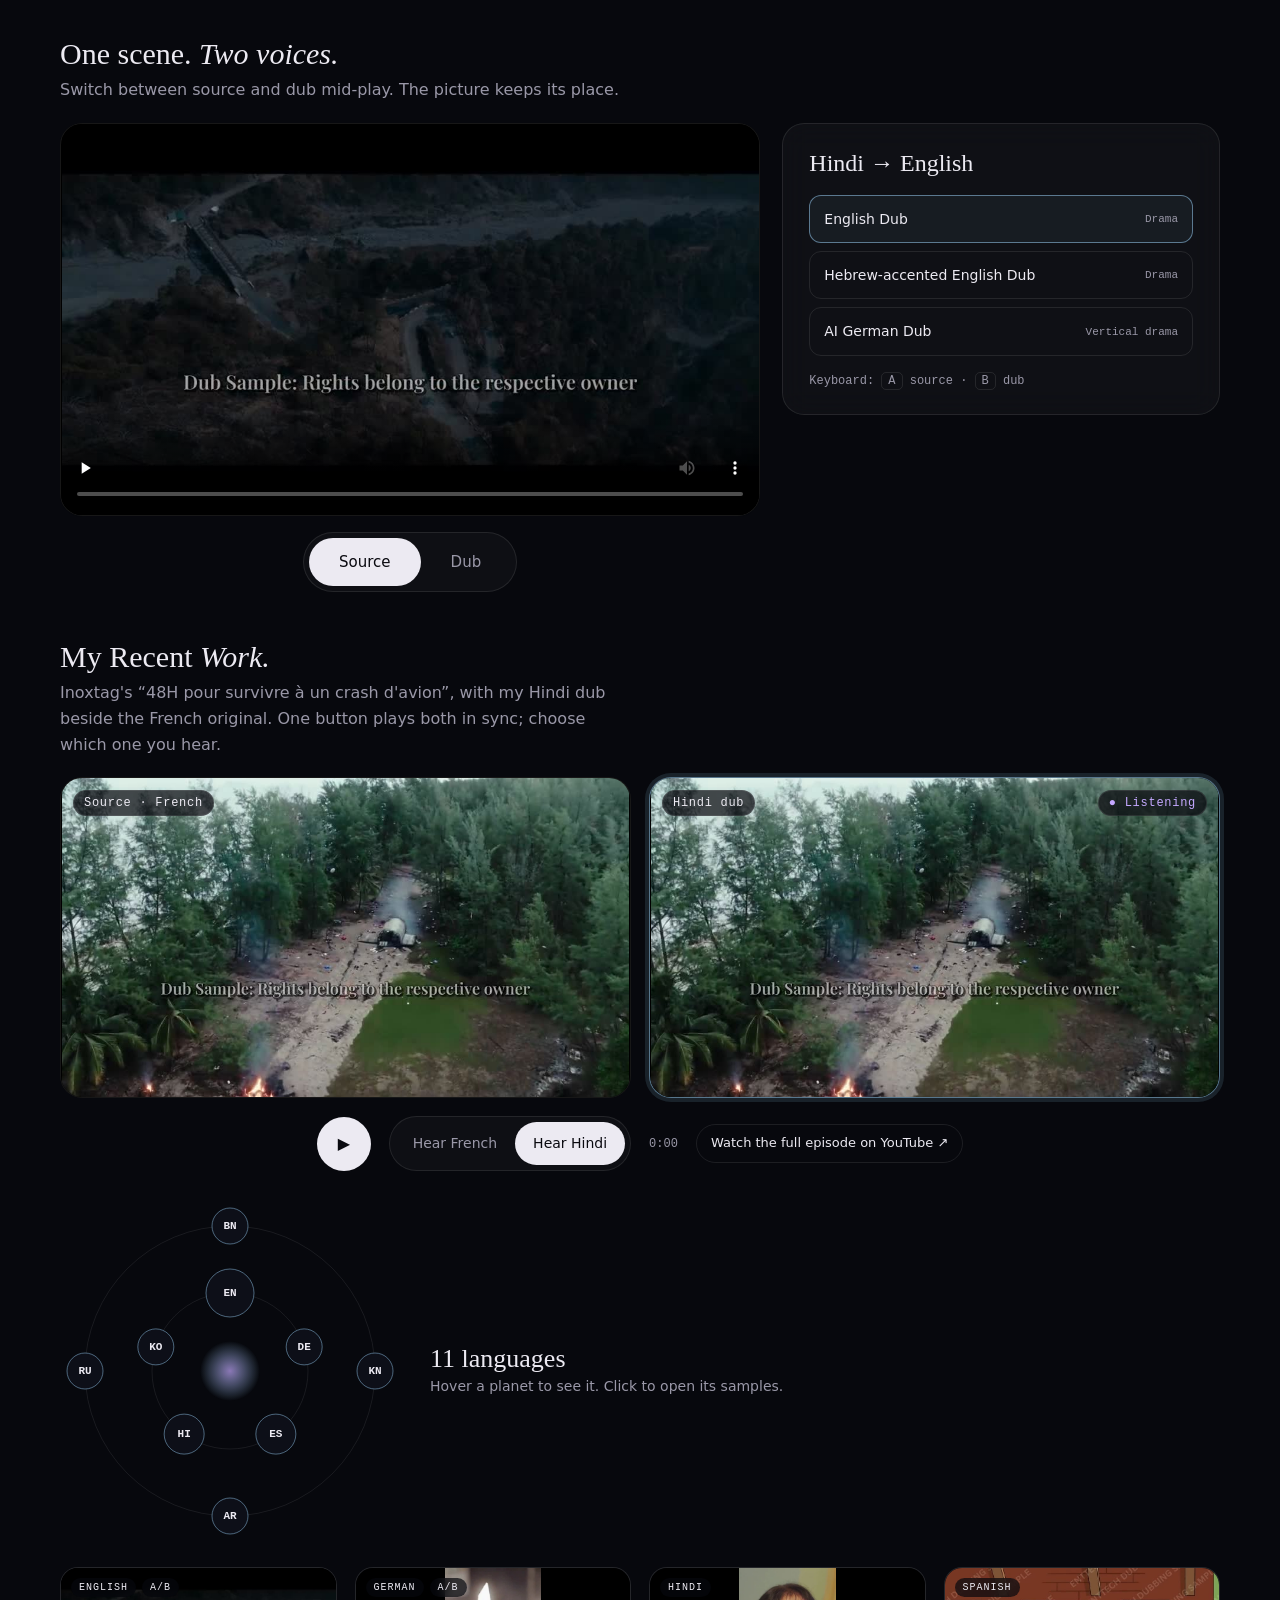
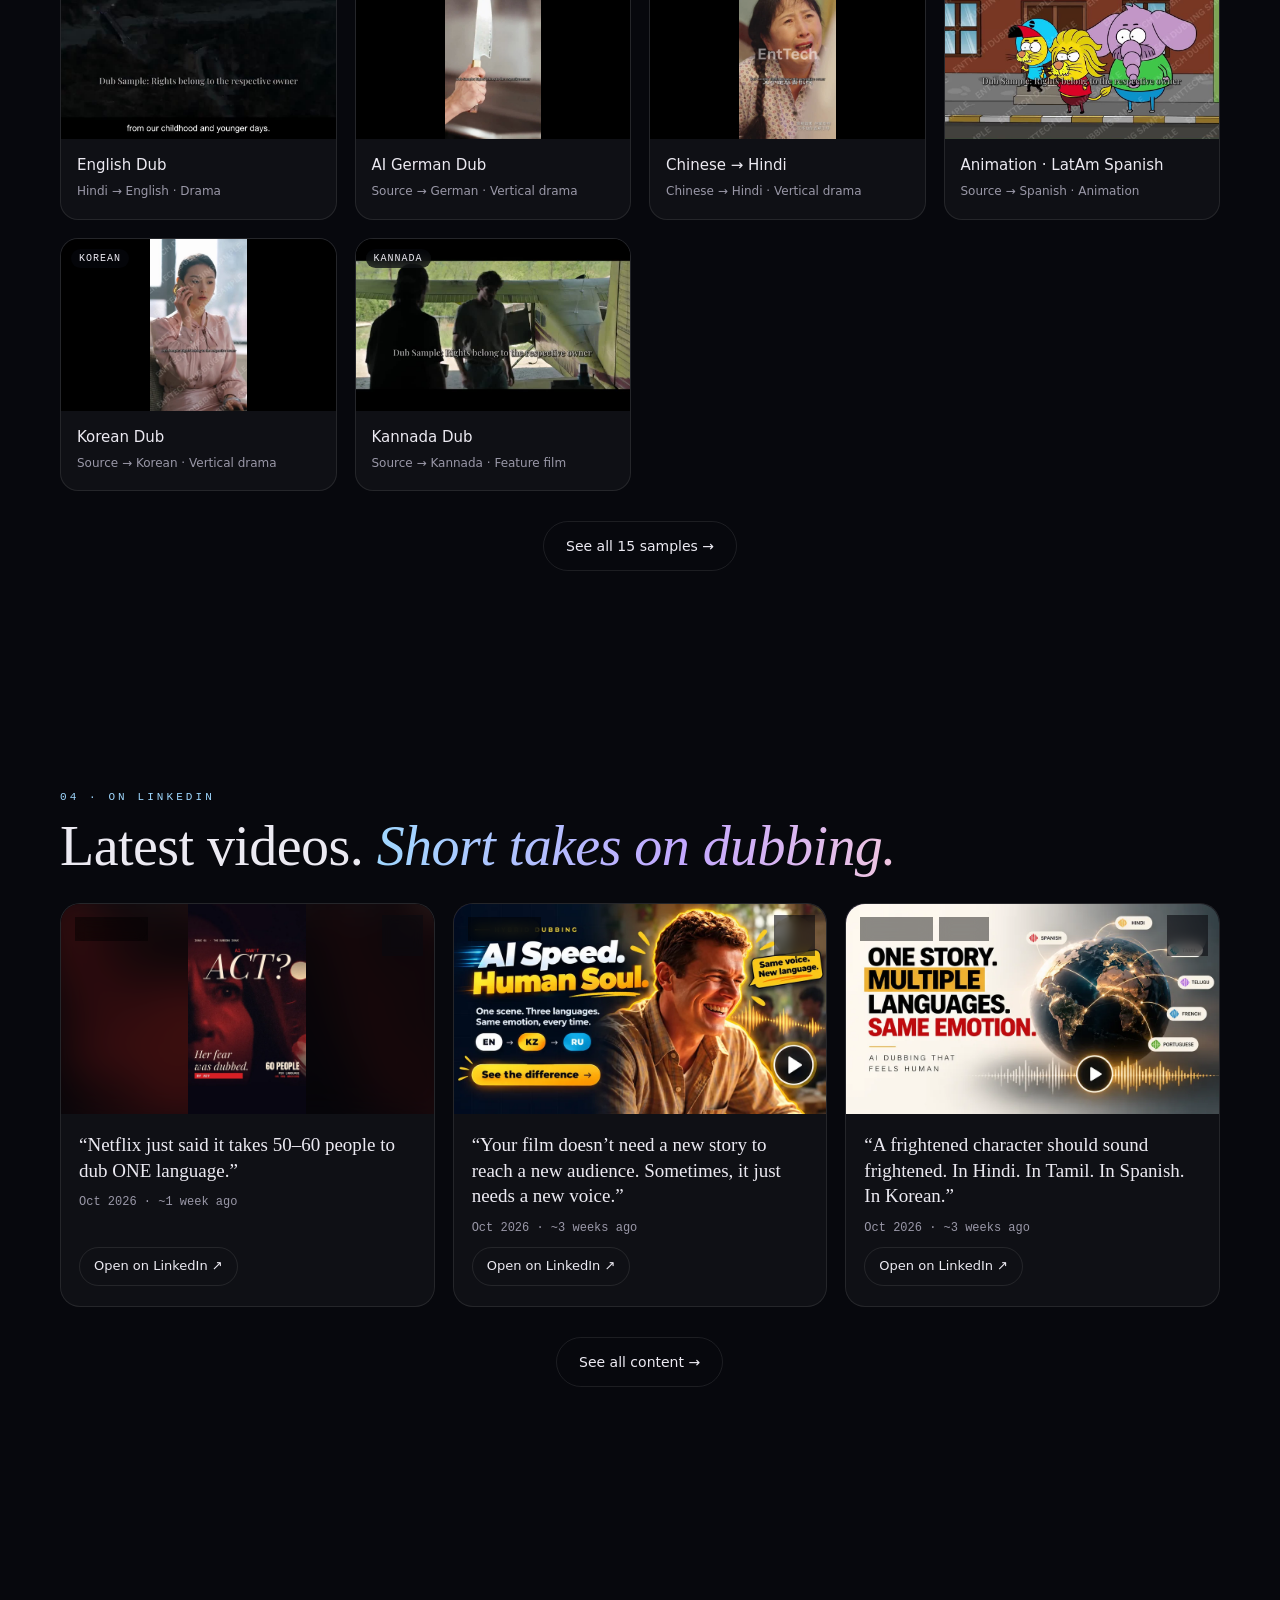
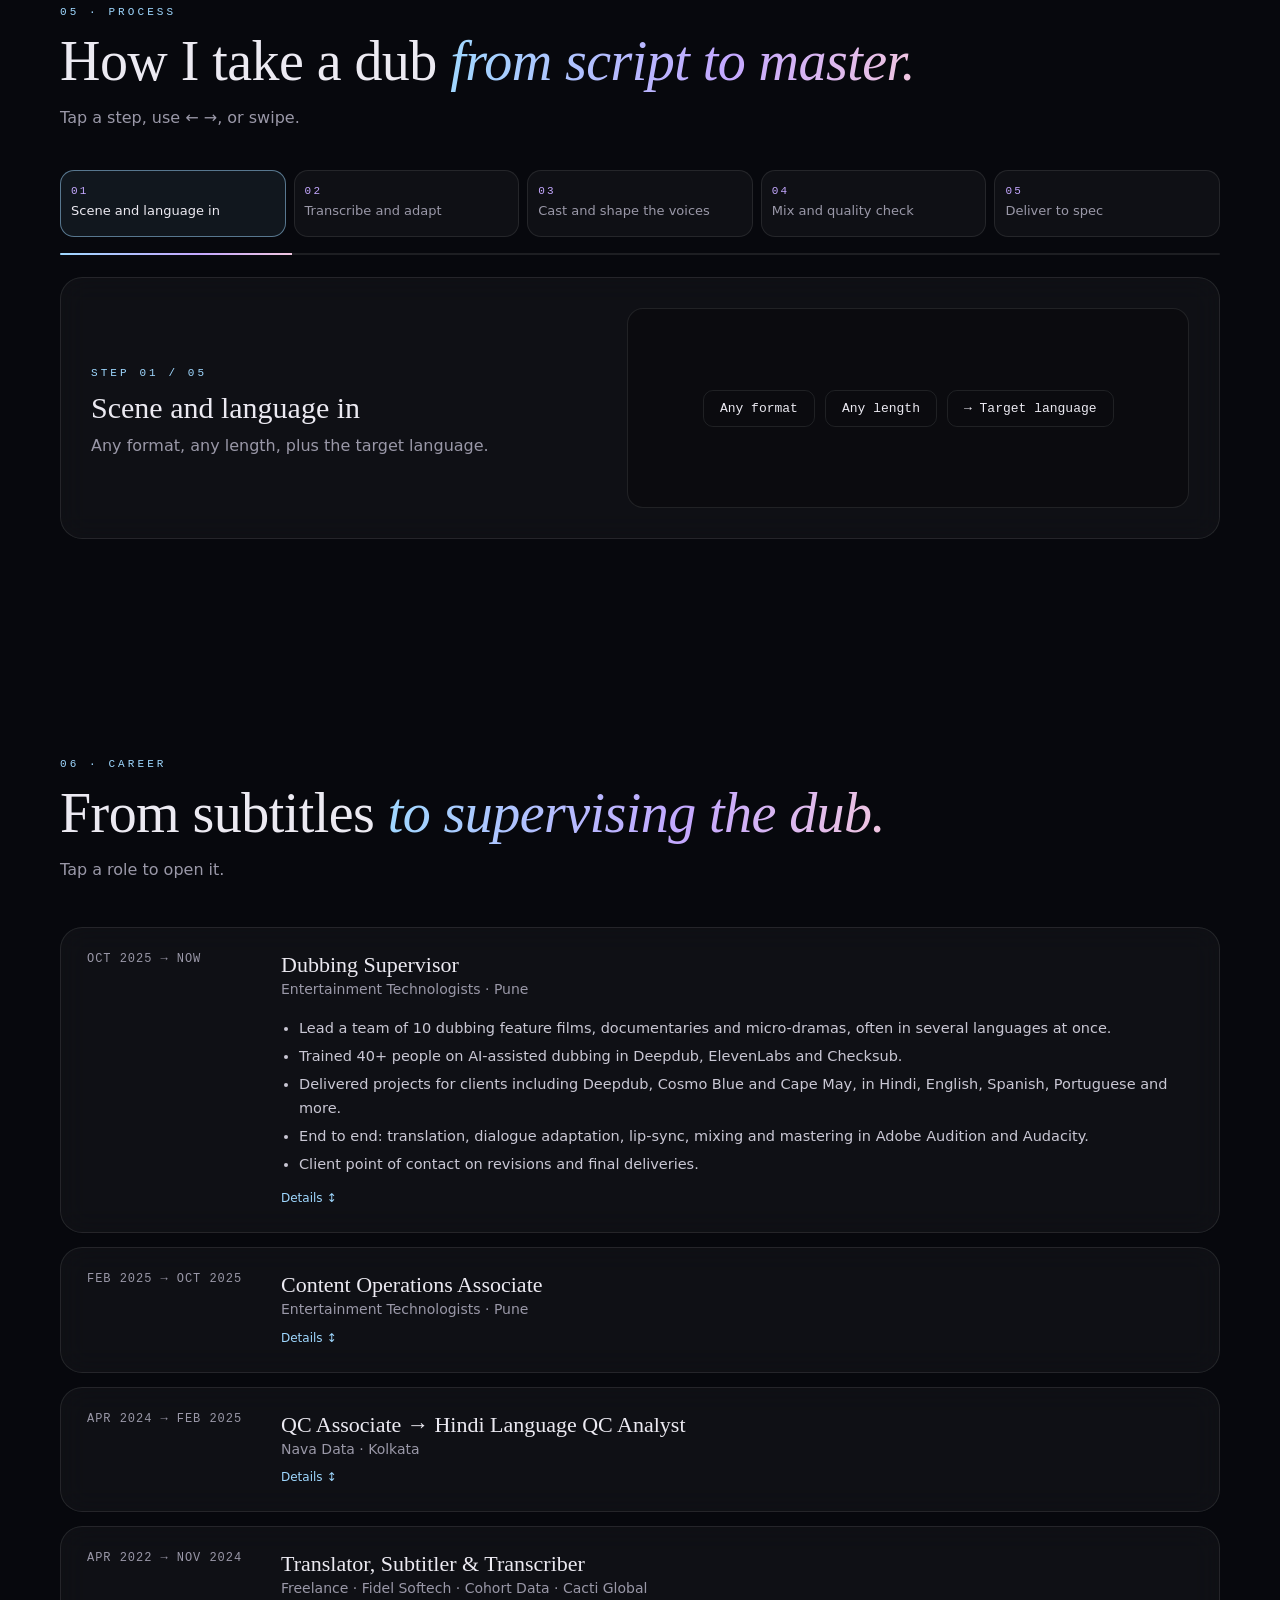
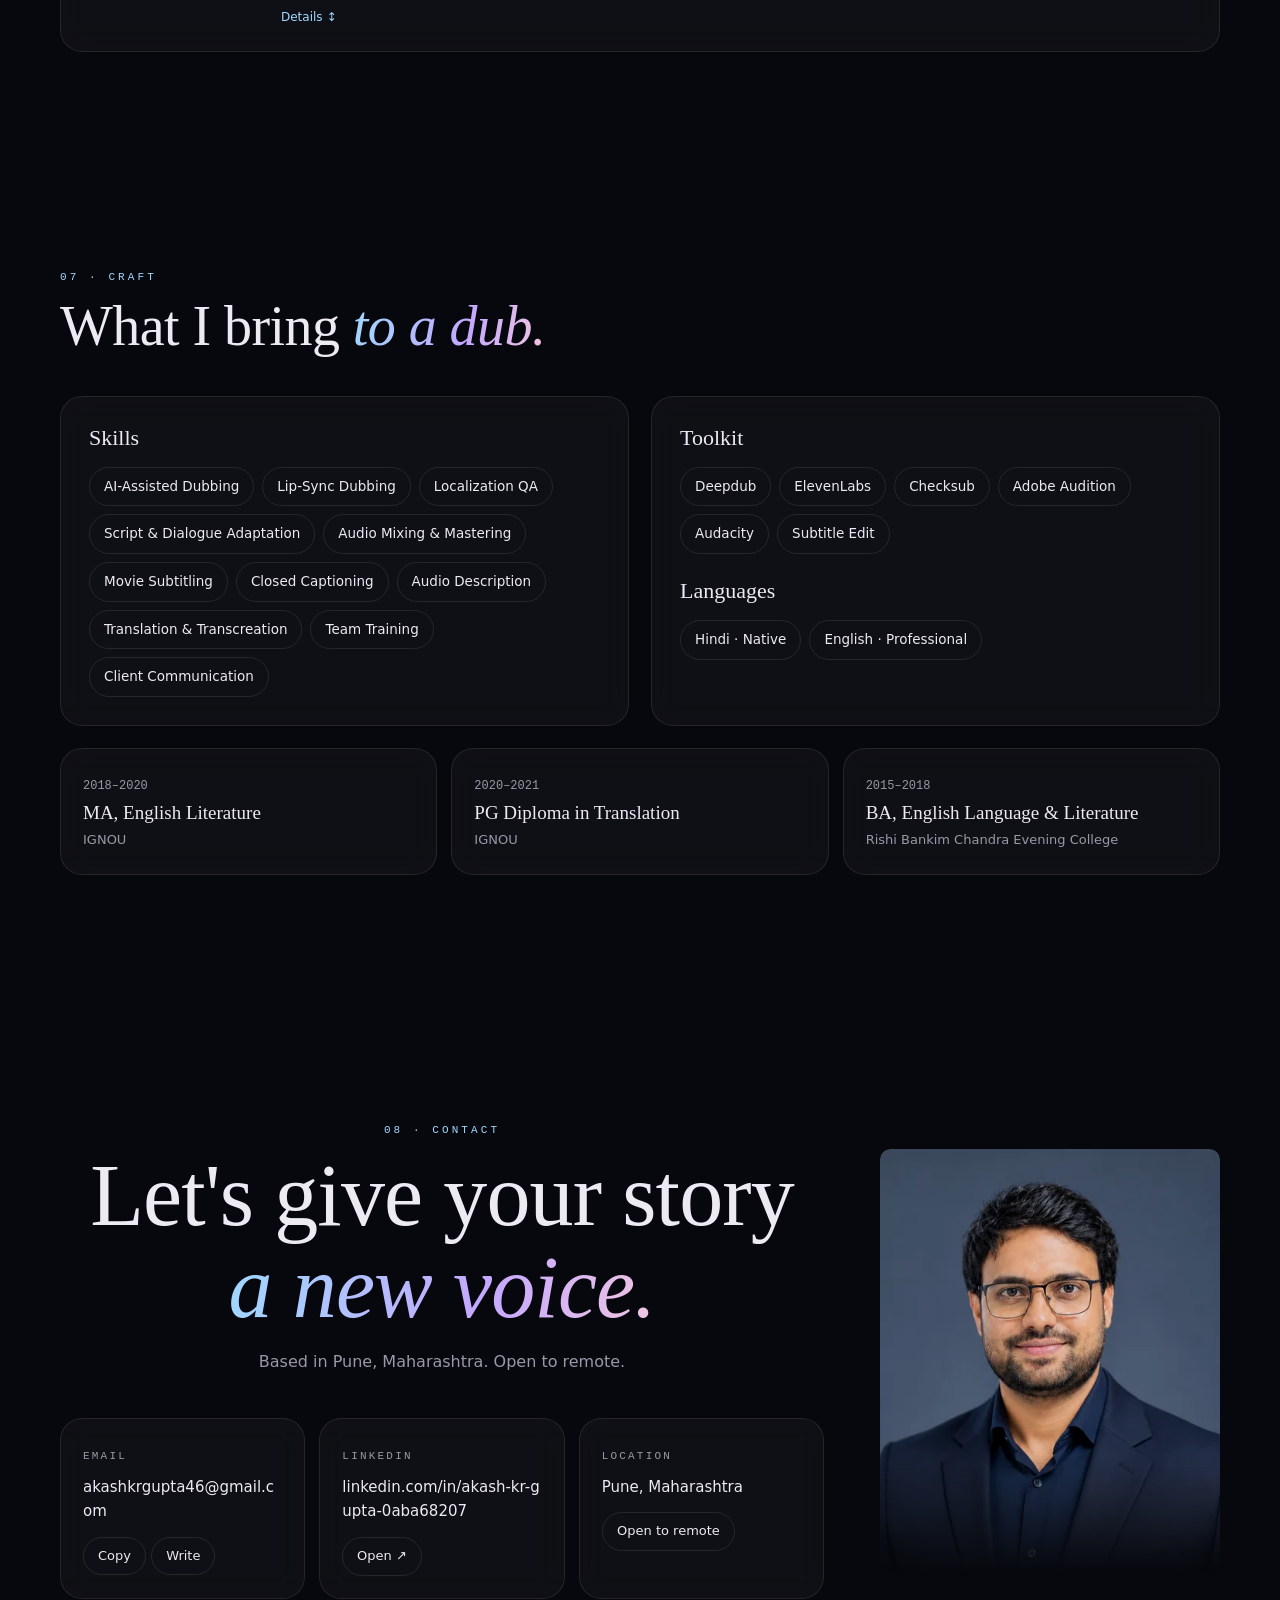
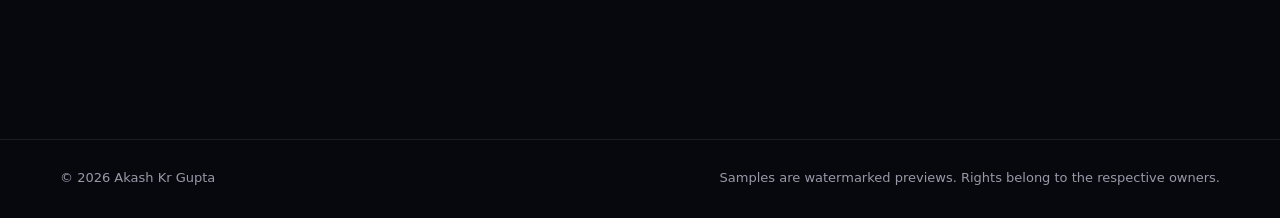
==== commit 405e4cf0: "Add My Recent Work: French→Hindi side-by-side sample; library 15" ====
--- a/index.html
+++ b/index.html
@@ -87,9 +87,21 @@
    <p class="kbd">Keyboard: <kbd>A</kbd> source · <kbd>B</kbd> dub</p>
   </div>
  </div>
+ <h3 class="rv" style="font:400 30px var(--serif);margin:48px 0 6px">My Recent <em>Work.</em></h3>
+ <p class="lead rv">Inoxtag's “48H pour survivre à un crash d'avion”, with my Hindi dub beside the French original. One button plays both in sync; choose which one you hear.</p>
+ <div class="sbs rv" id="sbs">
+  <figure class="sbsv"><div class="glass stage"><video id="sbsA" playsinline muted preload="metadata" poster="assets/img/fr-hi-dub.jpg" src="assets/video/fr-hi-source.mp4" title="Source · French"></video><span class="sbsl">Source · French</span><span class="sbsh" aria-hidden="true">● Listening</span></div></figure>
+  <figure class="sbsv on"><div class="glass stage"><video id="sbsB" playsinline preload="metadata" poster="assets/img/fr-hi-dub.jpg" src="assets/video/fr-hi-dub.mp4" title="Hindi dub"></video><span class="sbsl">Hindi dub</span><span class="sbsh" aria-hidden="true">● Listening</span></div></figure>
+ </div>
+ <div class="sbsbar rv">
+  <button class="playb" id="sbsP" aria-label="Play both">▶</button>
+  <div class="switch" role="group" aria-label="Hear"><span class="k" id="sbsk"></span><button id="sbsHA" aria-pressed="false">Hear French</button><button id="sbsHB" aria-pressed="true">Hear Hindi</button></div>
+  <span class="kbd" id="sbst">0:00</span>
+  <a class="mini" href="https://www.youtube.com/watch?v=2wJuFzwBWkI" target="_blank" rel="noopener">Watch the full episode on YouTube ↗</a>
+ </div>
  <div class="orbitw rv"><svg id="orbit" viewBox="0 0 340 340" role="group" aria-label="Languages, select one to filter samples"></svg><div class="olab"><b id="ob">11 languages</b><p id="op">Hover a planet to see it. Click to open its samples.</p></div></div>
  <div class="grid" id="grid"></div>
- <div class="more-l"><a class="btn g" href="content.html#library">See all 14 samples →</a></div>
+ <div class="more-l"><a class="btn g" href="content.html#library">See all 15 samples →</a></div>
 </div></section>
 
 <section id="latest"><div class="wrap">
--- a/assets/app.css
+++ b/assets/app.css
@@ -240,3 +240,10 @@
 .crow{display:grid;grid-template-columns:minmax(0,1fr) 340px;gap:56px;align-items:center}
 .cpic{width:340px}
 @media(max-width:900px){.crow{grid-template-columns:1fr;gap:24px}.cpic{width:220px;justify-self:center;order:-1}}
+/* French → Hindi side-by-side */
+.sbs{display:grid;grid-template-columns:1fr 1fr;gap:18px;margin-top:20px}.sbsv{margin:0;min-width:0}
+.sbsv .stage{border-radius:22px;transition:box-shadow .3s,border-color .3s}.sbsv.on .stage{border-color:rgba(159,216,255,.55);box-shadow:0 0 0 4px rgba(159,216,255,.12)}
+.sbsl,.sbsh{position:absolute;top:12px;font:12px var(--mono);letter-spacing:.06em;padding:5px 10px;border-radius:99px;background:rgba(10,10,16,.72);border:1px solid var(--line);pointer-events:none}
+.sbsl{left:12px}.sbsh{right:12px;color:var(--b);opacity:0;transition:opacity .3s}.sbsv.on .sbsh{opacity:1}
+.sbsbar{display:flex;flex-wrap:wrap;align-items:center;justify-content:center;gap:14px 18px;margin-top:18px}.sbsbar .switch button{padding:10px 18px}
+@media(max-width:760px){.sbs{grid-template-columns:1fr;gap:12px}}
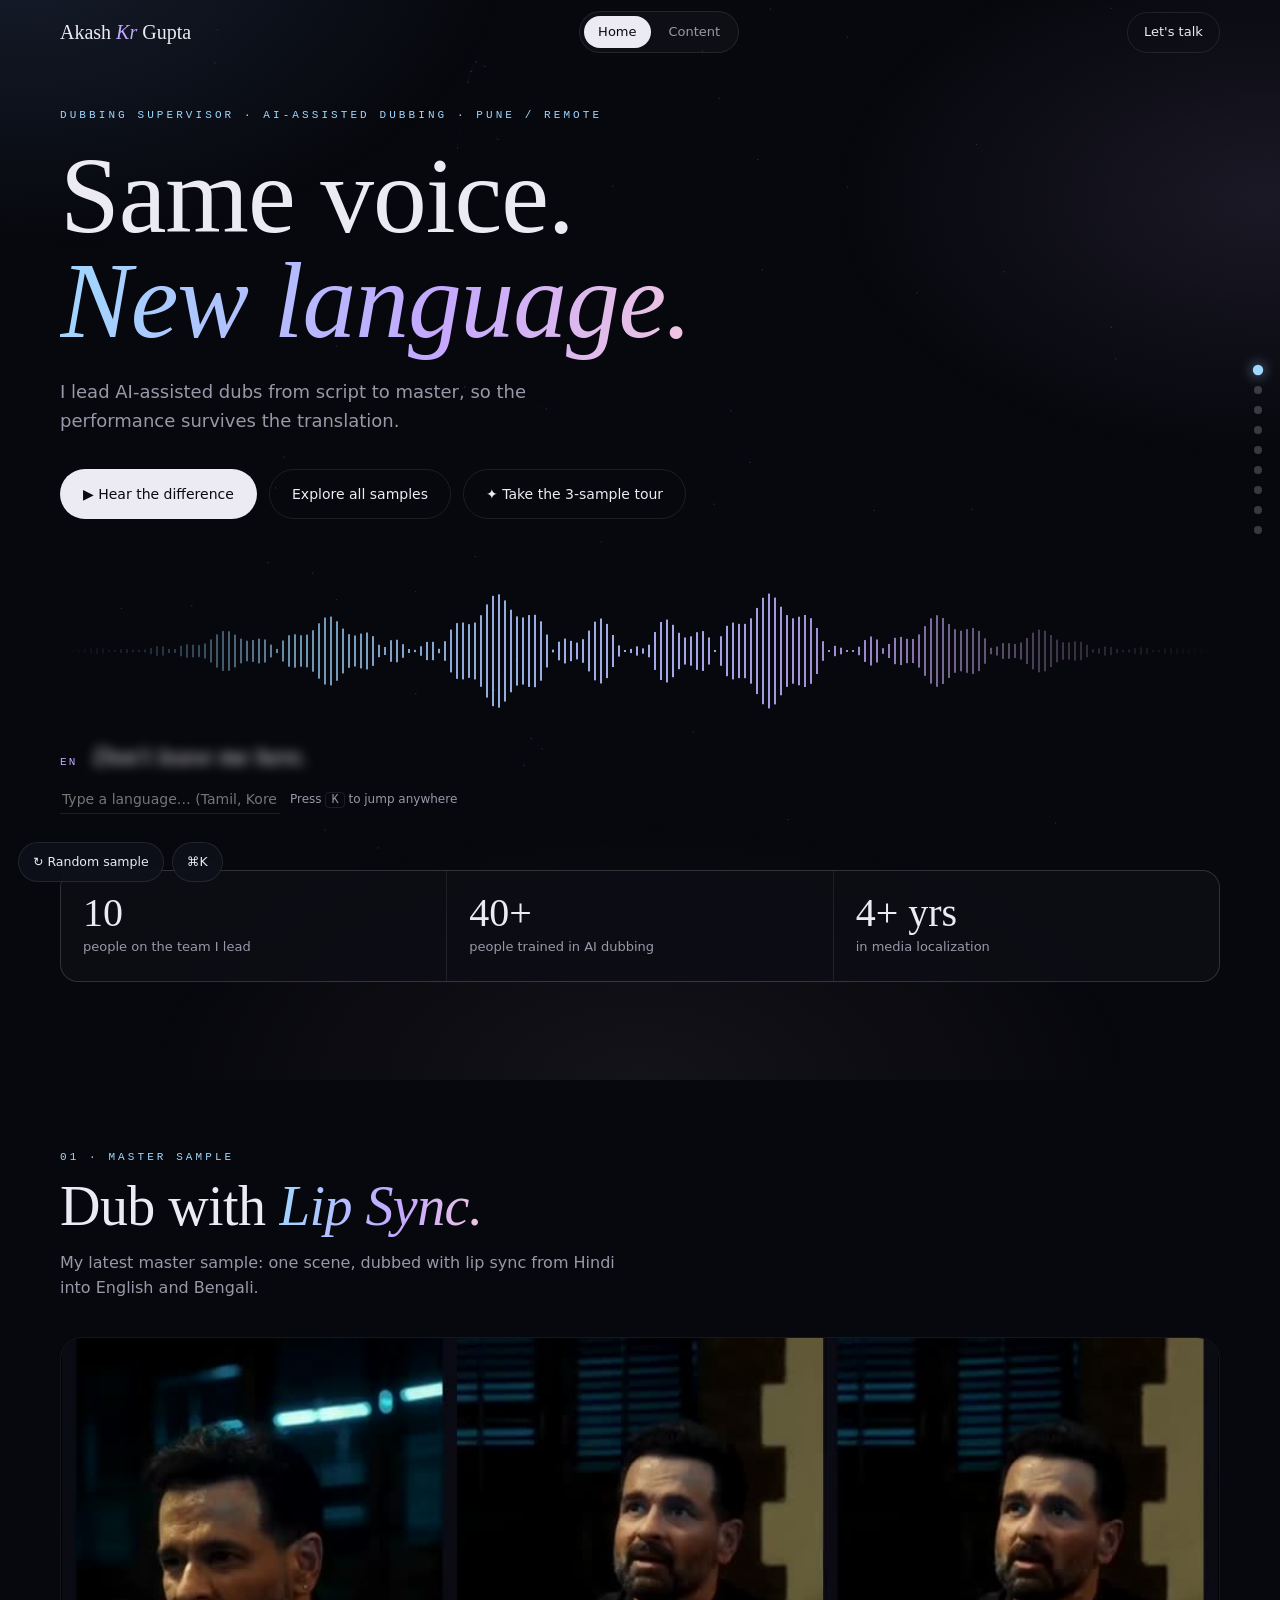
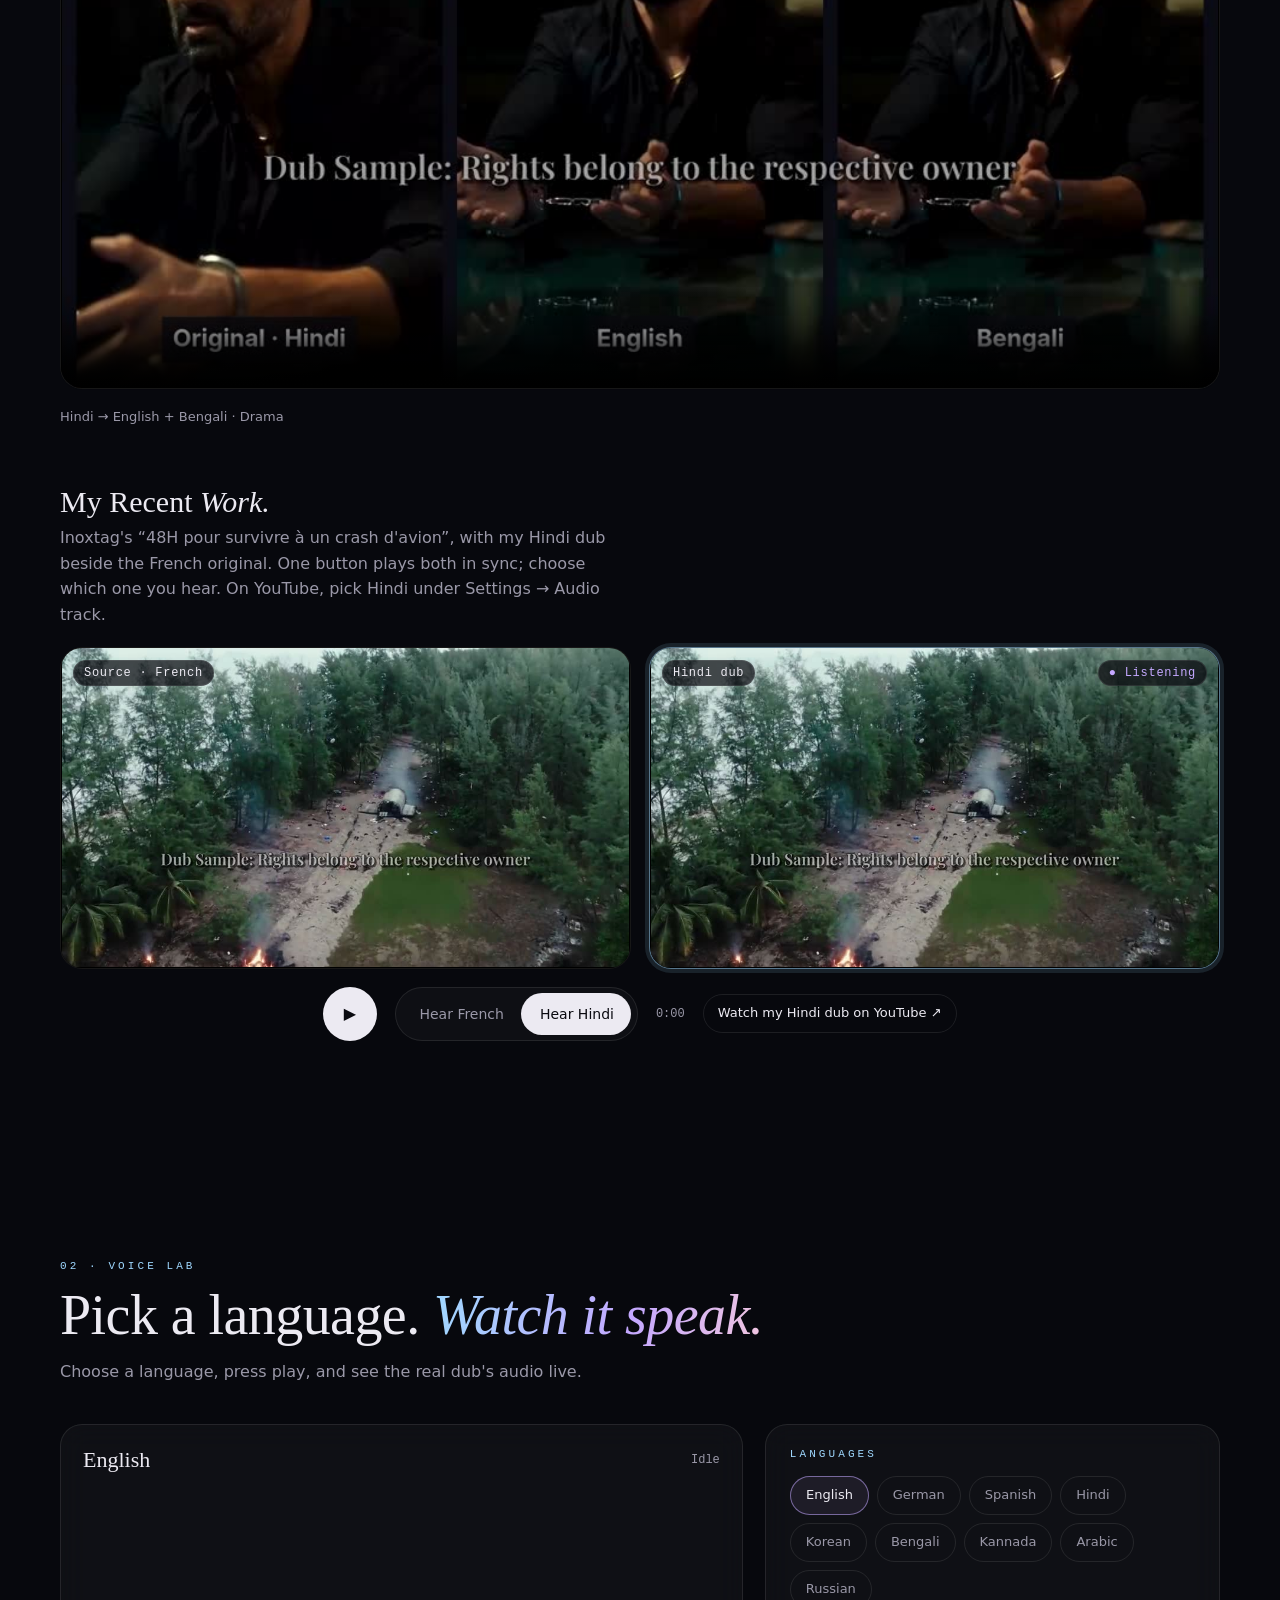
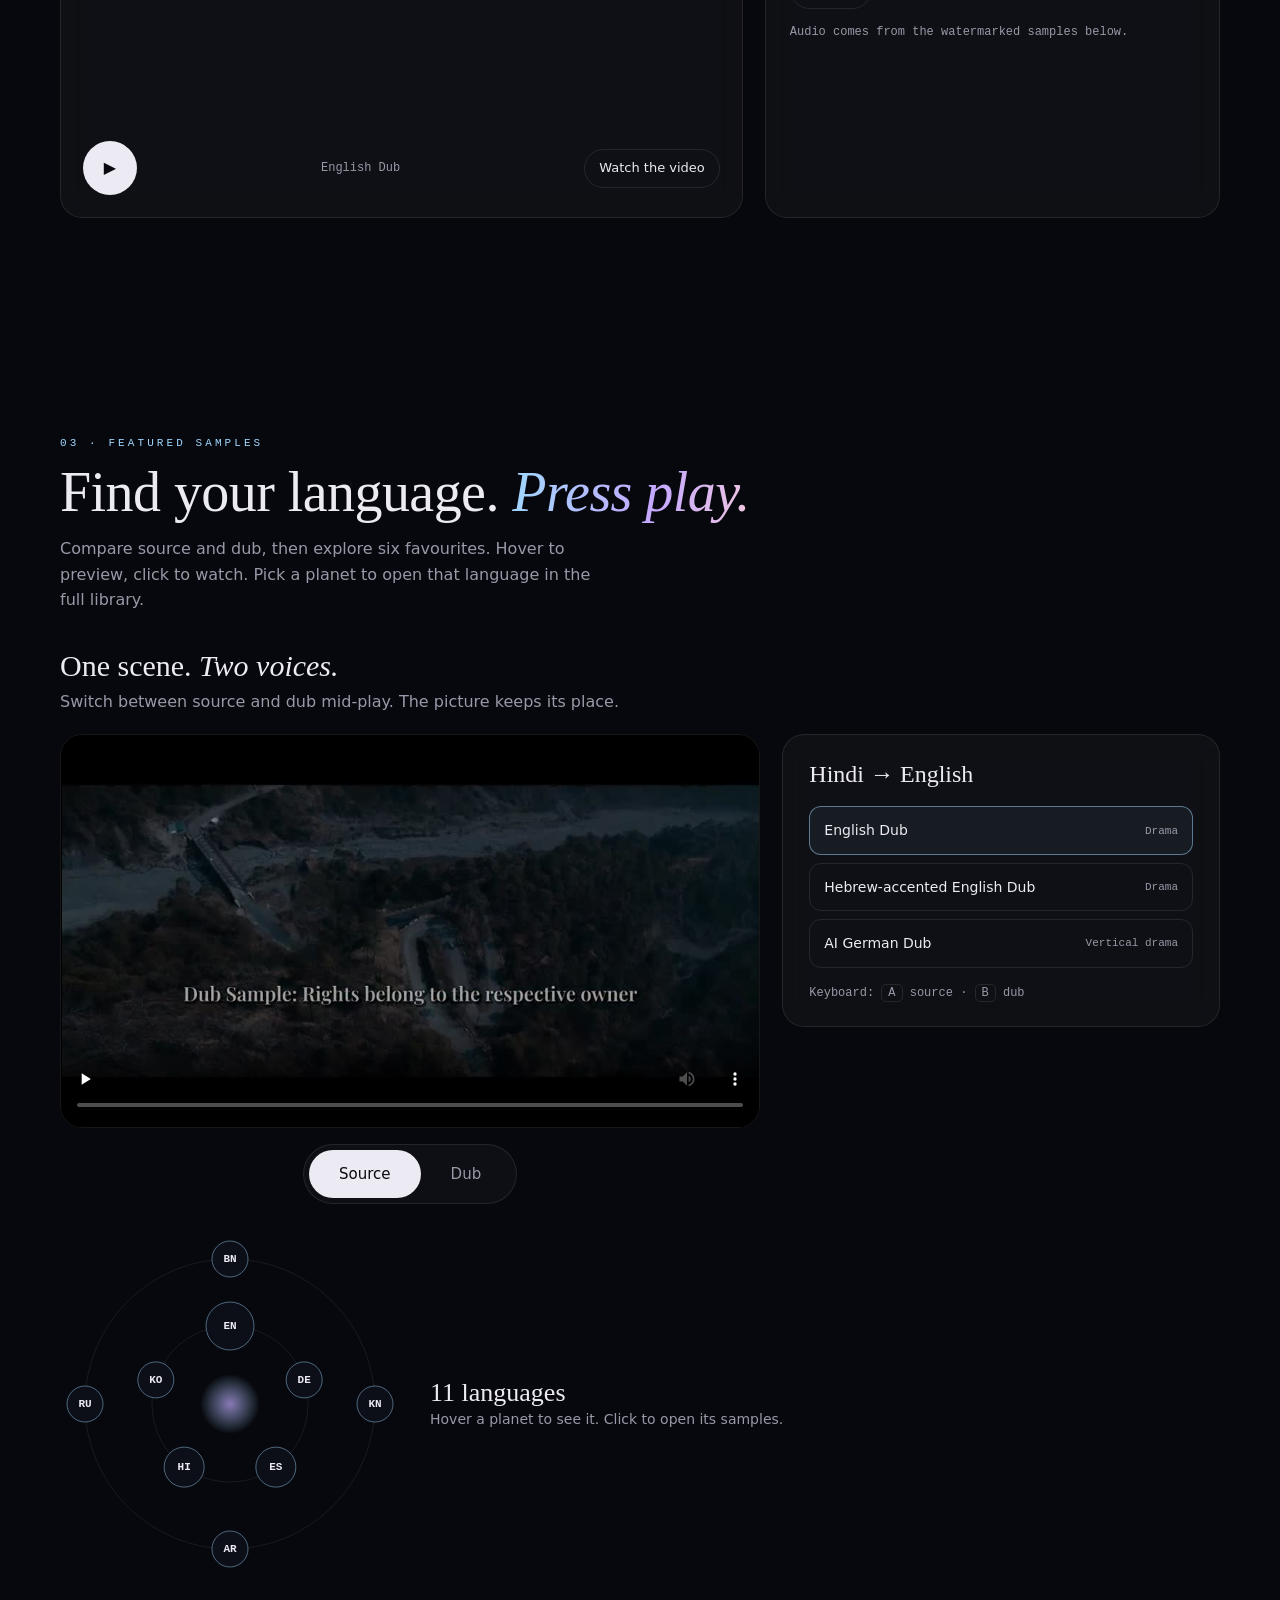
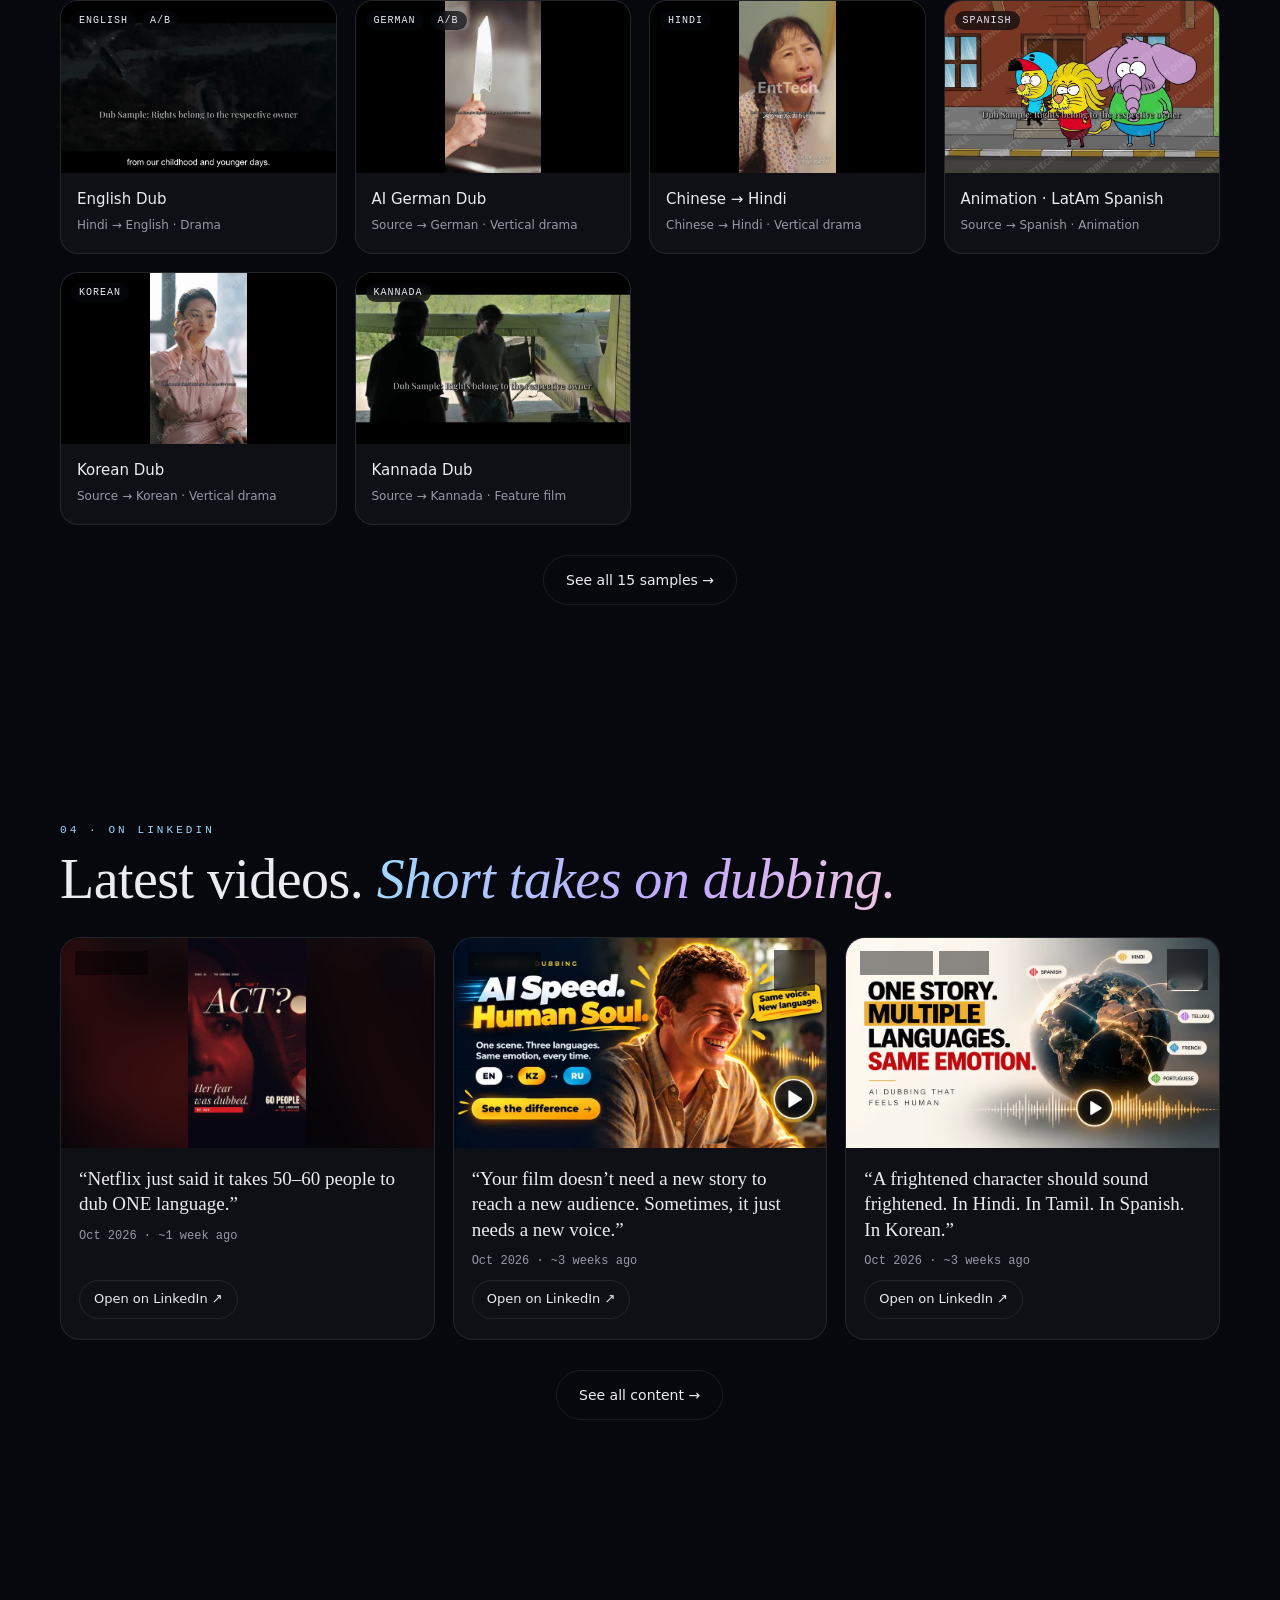
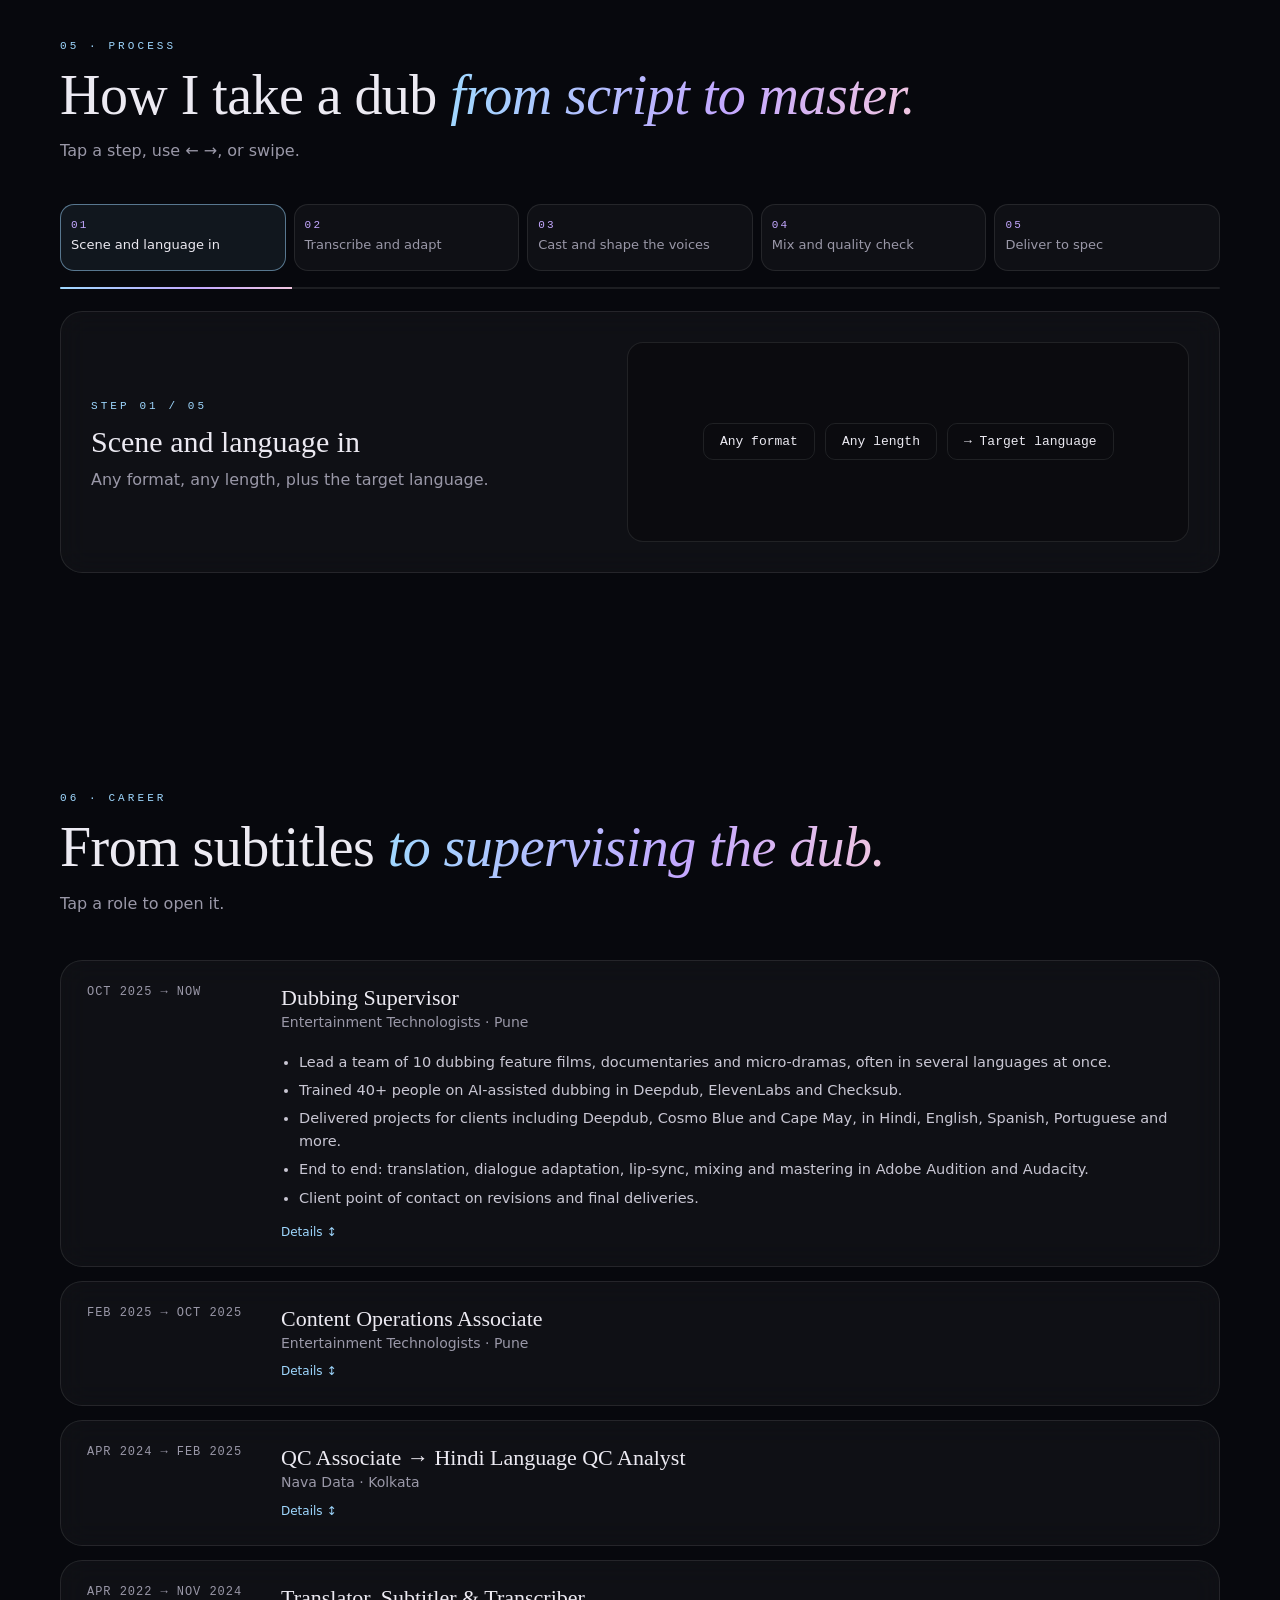
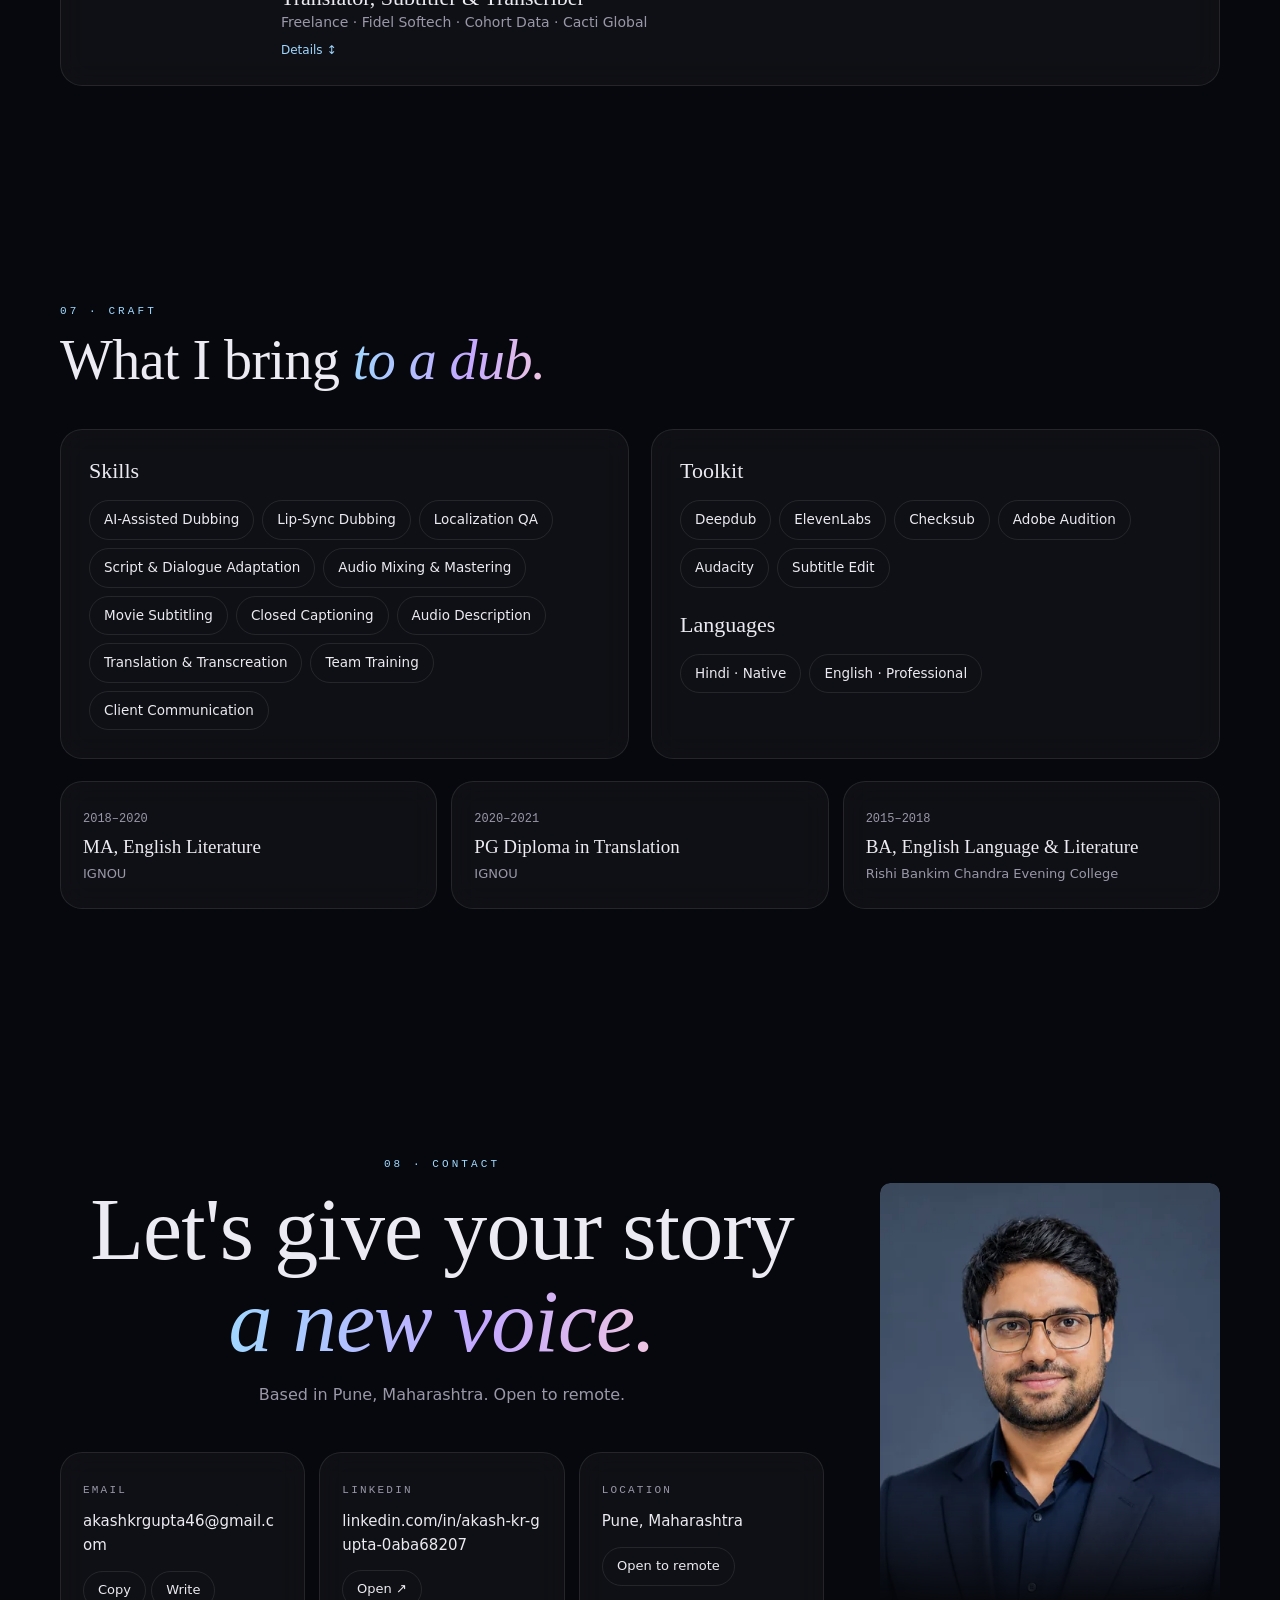
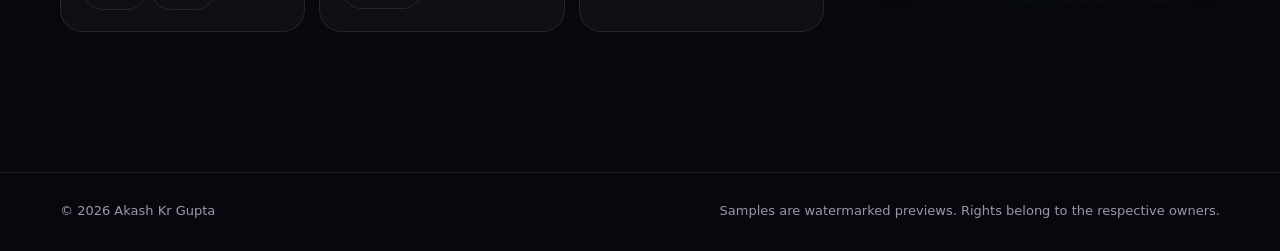
==== commit 7875c9e2: "Move My Recent Work below Dub with Lip Sync; Hindi dub YouTube link" ====
--- a/index.html
+++ b/index.html
@@ -59,6 +59,18 @@
   <div class="glass stage"><video id="masterv" controls playsinline preload="metadata" poster="assets/img/dub-with-lip-sync.jpg" src="assets/video/dub-with-lip-sync.mp4" title="Dub with Lip Sync"></video></div>
   <figcaption class="master-meta"><small>Hindi → English + Bengali · Drama</small></figcaption>
  </figure>
+ <h3 class="rv" style="font:400 30px var(--serif);margin:56px 0 6px">My Recent <em>Work.</em></h3>
+ <p class="lead rv">Inoxtag's “48H pour survivre à un crash d'avion”, with my Hindi dub beside the French original. One button plays both in sync; choose which one you hear. On YouTube, pick Hindi under Settings → Audio track.</p>
+ <div class="sbs rv" id="sbs">
+  <figure class="sbsv"><div class="glass stage"><video id="sbsA" playsinline muted preload="metadata" poster="assets/img/fr-hi-dub.jpg" src="assets/video/fr-hi-source.mp4" title="Source · French"></video><span class="sbsl">Source · French</span><span class="sbsh" aria-hidden="true">● Listening</span></div></figure>
+  <figure class="sbsv on"><div class="glass stage"><video id="sbsB" playsinline preload="metadata" poster="assets/img/fr-hi-dub.jpg" src="assets/video/fr-hi-dub.mp4" title="Hindi dub"></video><span class="sbsl">Hindi dub</span><span class="sbsh" aria-hidden="true">● Listening</span></div></figure>
+ </div>
+ <div class="sbsbar rv">
+  <button class="playb" id="sbsP" aria-label="Play both">▶</button>
+  <div class="switch" role="group" aria-label="Hear"><span class="k" id="sbsk"></span><button id="sbsHA" aria-pressed="false">Hear French</button><button id="sbsHB" aria-pressed="true">Hear Hindi</button></div>
+  <span class="kbd" id="sbst">0:00</span>
+  <a class="mini" href="https://www.youtube.com/watch?v=2wJuFzwBWkI" target="_blank" rel="noopener">Watch my Hindi dub on YouTube ↗</a>
+ </div>
 </div></section>
 
 <section id="lab-s"><div class="wrap">
@@ -86,18 +98,6 @@
    <div class="scenes" id="abs"></div>
    <p class="kbd">Keyboard: <kbd>A</kbd> source · <kbd>B</kbd> dub</p>
   </div>
- </div>
- <h3 class="rv" style="font:400 30px var(--serif);margin:48px 0 6px">My Recent <em>Work.</em></h3>
- <p class="lead rv">Inoxtag's “48H pour survivre à un crash d'avion”, with my Hindi dub beside the French original. One button plays both in sync; choose which one you hear.</p>
- <div class="sbs rv" id="sbs">
-  <figure class="sbsv"><div class="glass stage"><video id="sbsA" playsinline muted preload="metadata" poster="assets/img/fr-hi-dub.jpg" src="assets/video/fr-hi-source.mp4" title="Source · French"></video><span class="sbsl">Source · French</span><span class="sbsh" aria-hidden="true">● Listening</span></div></figure>
-  <figure class="sbsv on"><div class="glass stage"><video id="sbsB" playsinline preload="metadata" poster="assets/img/fr-hi-dub.jpg" src="assets/video/fr-hi-dub.mp4" title="Hindi dub"></video><span class="sbsl">Hindi dub</span><span class="sbsh" aria-hidden="true">● Listening</span></div></figure>
- </div>
- <div class="sbsbar rv">
-  <button class="playb" id="sbsP" aria-label="Play both">▶</button>
-  <div class="switch" role="group" aria-label="Hear"><span class="k" id="sbsk"></span><button id="sbsHA" aria-pressed="false">Hear French</button><button id="sbsHB" aria-pressed="true">Hear Hindi</button></div>
-  <span class="kbd" id="sbst">0:00</span>
-  <a class="mini" href="https://www.youtube.com/watch?v=2wJuFzwBWkI" target="_blank" rel="noopener">Watch the full episode on YouTube ↗</a>
  </div>
  <div class="orbitw rv"><svg id="orbit" viewBox="0 0 340 340" role="group" aria-label="Languages, select one to filter samples"></svg><div class="olab"><b id="ob">11 languages</b><p id="op">Hover a planet to see it. Click to open its samples.</p></div></div>
  <div class="grid" id="grid"></div>
